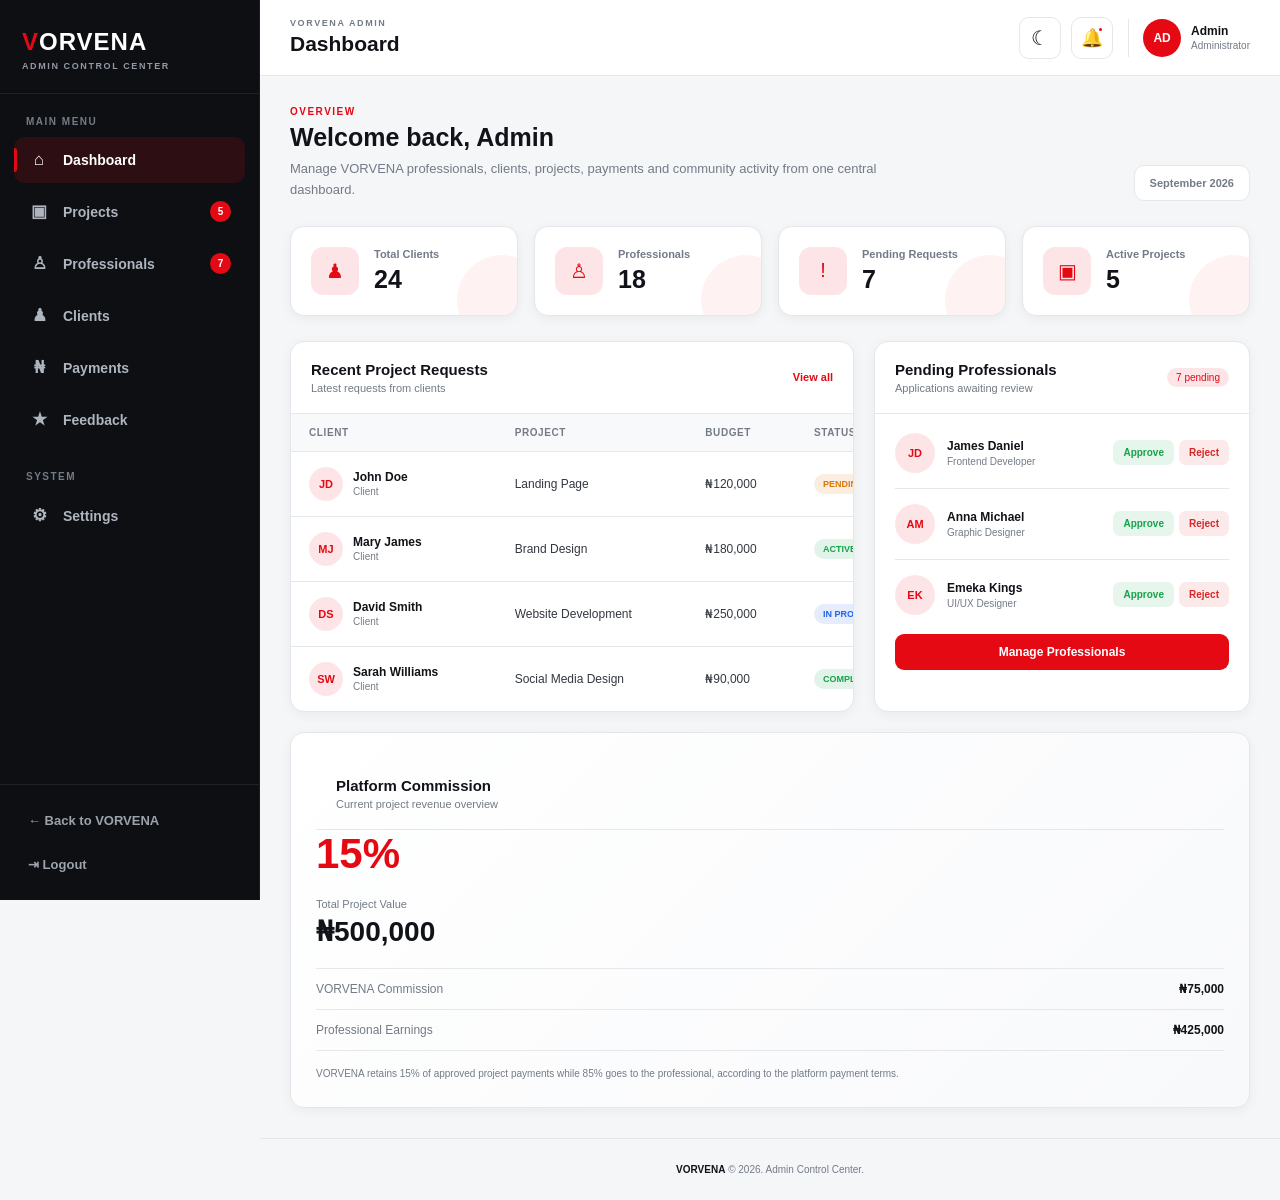
==== admin.html @ fef79dbf "Update website" ====
<!DOCTYPE html>
<html lang="en">

<head>
    <meta charset="UTF-8">
    <meta name="viewport" content="width=device-width, initial-scale=1.0">

    <title>VORVENA | Admin Dashboard</title>

    <link rel="stylesheet" href="admin.css">
</head>

<body>

<div class="dashboard">

    <!-- ================= SIDEBAR ================= -->
    <aside class="sidebar" id="sidebar">

        <div class="sidebar-top">

            <a href="#" class="admin-logo">
                <span>VORVENA</span>
                <small>ADMIN CONTROL CENTER</small>
            </a>

            <button class="sidebar-close" id="sidebarClose" aria-label="Close menu">
                ×
            </button>

        </div>


        <nav class="sidebar-nav">

            <div class="nav-label">
                MAIN MENU
            </div>

            <a href="#dashboard"
               class="nav-link active"
               data-section="dashboard">

                <span class="nav-icon">⌂</span>
                <span class="nav-label-text">Dashboard</span>

            </a>


            <a href="#projects"
               class="nav-link"
               data-section="projects">

                <span class="nav-icon">▣</span>
                <span class="nav-label-text">Projects</span>
                <span class="nav-badge">5</span>

            </a>


            <a href="#professionals"
               class="nav-link"
               data-section="professionals">

                <span class="nav-icon">♙</span>
                <span class="nav-label-text">Professionals</span>
                <span class="nav-badge">7</span>

            </a>


            <a href="#clients"
               class="nav-link"
               data-section="clients">

                <span class="nav-icon">♟</span>
                <span class="nav-label-text">Clients</span>

            </a>


            <a href="#payments"
               class="nav-link"
               data-section="payments">

                <span class="nav-icon">₦</span>
                <span class="nav-label-text">Payments</span>

            </a>


            <a href="#feedback"
               class="nav-link"
               data-section="feedback">

                <span class="nav-icon">★</span>
                <span class="nav-label-text">Feedback</span>

            </a>


            <div class="nav-label settings-label">
                SYSTEM
            </div>


            <a href="#settings"
               class="nav-link"
               data-section="settings">

                <span class="nav-icon">⚙</span>
                <span class="nav-label-text">Settings</span>

            </a>

        </nav>


        <div class="sidebar-bottom">

            <a href="index.html" class="back-link">
                ← Back to VORVENA
            </a>

            <button class="logout-btn" id="logoutBtn">
                ⇥ Logout
            </button>

        </div>

    </aside>


    <!-- SIDEBAR OVERLAY -->
    <div class="sidebar-overlay" id="sidebarOverlay"></div>


    <!-- ================= MAIN ================= -->
    <main class="main-content">


        <!-- ================= TOPBAR ================= -->
        <header class="topbar">

            <div class="topbar-left">

                <button class="menu-btn"
                        id="menuBtn"
                        aria-label="Open menu">
                    ☰
                </button>

                <div>

                    <p class="topbar-overline">
                        VORVENA ADMIN
                    </p>

                    <h1 id="pageTitle">
                        Dashboard
                    </h1>

                </div>

            </div>


            <div class="topbar-actions">

                <!-- THEME TOGGLE -->
                <button
                    class="icon-btn theme-toggle"
                    id="themeToggle"
                    aria-label="Switch to dark mode"
                    title="Switch to dark mode">
                    ☾
                </button>


                <!-- NOTIFICATIONS -->
                <button
                    class="icon-btn notification-btn"
                    id="notificationBtn"
                    aria-label="Notifications"
                    title="Notifications">

                    🔔

                    <span class="notification-dot"></span>

                </button>


                <!-- ADMIN -->
                <div class="admin-profile">

                    <div class="admin-avatar">
                        AD
                    </div>

                    <div class="admin-details">

                        <strong>Admin</strong>

                        <span>
                            Administrator
                        </span>

                    </div>

                </div>

            </div>

        </header>



        <!-- ================= PAGE CONTENT ================= -->
        <div class="page-content">


            <!-- =================================================
                 DASHBOARD
            ================================================== -->
            <section
                id="dashboard"
                class="dashboard-section active">


                <div class="welcome-row">

                    <div>

                        <p class="section-kicker">
                            Overview
                        </p>

                        <h2 class="section-heading">
                            Welcome back, Admin
                        </h2>

                        <p class="section-description">
                            Manage VORVENA professionals, clients,
                            projects, payments and community activity
                            from one central dashboard.
                        </p>

                    </div>


                    <div class="date-box">
                        September 2026
                    </div>

                </div>



                <!-- STATS -->
                <div class="stats-grid">


                    <div class="stat-card">

                        <div class="stat-icon">
                            ♟
                        </div>

                        <div class="stat-content">

                            <span>Total Clients</span>

                            <strong>24</strong>

                        </div>

                    </div>


                    <div class="stat-card">

                        <div class="stat-icon">
                            ♙
                        </div>

                        <div class="stat-content">

                            <span>Professionals</span>

                            <strong>18</strong>

                        </div>

                    </div>


                    <div class="stat-card">

                        <div class="stat-icon">
                            !
                        </div>

                        <div class="stat-content">

                            <span>Pending Requests</span>

                            <strong>7</strong>

                        </div>

                    </div>


                    <div class="stat-card">

                        <div class="stat-icon">
                            ▣
                        </div>

                        <div class="stat-content">

                            <span>Active Projects</span>

                            <strong>5</strong>

                        </div>

                    </div>

                </div>



                <!-- DASHBOARD GRID -->
                <div class="dashboard-grid">


                    <!-- RECENT PROJECTS -->
                    <div class="content-card">

                        <div class="card-header">

                            <div>

                                <h3>
                                    Recent Project Requests
                                </h3>

                                <p>
                                    Latest requests from clients
                                </p>

                            </div>

                            <button
                                class="text-btn"
                                data-target="projects">

                                View all

                            </button>

                        </div>


                        <div class="table-wrapper">

                            <table class="dashboard-table">

                                <thead>

                                    <tr>

                                        <th>Client</th>
                                        <th>Project</th>
                                        <th>Budget</th>
                                        <th>Status</th>

                                    </tr>

                                </thead>


                                <tbody>

                                    <tr>

                                        <td>

                                            <div class="person-cell">

                                                <div class="mini-avatar">
                                                    JD
                                                </div>

                                                <div>

                                                    <strong>
                                                        John Doe
                                                    </strong>

                                                    <span>
                                                        Client
                                                    </span>

                                                </div>

                                            </div>

                                        </td>

                                        <td>
                                            Landing Page
                                        </td>

                                        <td>
                                            ₦120,000
                                        </td>

                                        <td>
                                            <span class="status pending">
                                                Pending
                                            </span>
                                        </td>

                                    </tr>


                                    <tr>

                                        <td>

                                            <div class="person-cell">

                                                <div class="mini-avatar">
                                                    MJ
                                                </div>

                                                <div>

                                                    <strong>
                                                        Mary James
                                                    </strong>

                                                    <span>
                                                        Client
                                                    </span>

                                                </div>

                                            </div>

                                        </td>

                                        <td>
                                            Brand Design
                                        </td>

                                        <td>
                                            ₦180,000
                                        </td>

                                        <td>
                                            <span class="status active">
                                                Active
                                            </span>
                                        </td>

                                    </tr>


                                    <tr>

                                        <td>

                                            <div class="person-cell">

                                                <div class="mini-avatar">
                                                    DS
                                                </div>

                                                <div>

                                                    <strong>
                                                        David Smith
                                                    </strong>

                                                    <span>
                                                        Client
                                                    </span>

                                                </div>

                                            </div>

                                        </td>

                                        <td>
                                            Website Development
                                        </td>

                                        <td>
                                            ₦250,000
                                        </td>

                                        <td>
                                            <span class="status in-progress">
                                                In Progress
                                            </span>
                                        </td>

                                    </tr>


                                    <tr>

                                        <td>

                                            <div class="person-cell">

                                                <div class="mini-avatar">
                                                    SW
                                                </div>

                                                <div>

                                                    <strong>
                                                        Sarah Williams
                                                    </strong>

                                                    <span>
                                                        Client
                                                    </span>

                                                </div>

                                            </div>

                                        </td>

                                        <td>
                                            Social Media Design
                                        </td>

                                        <td>
                                            ₦90,000
                                        </td>

                                        <td>
                                            <span class="status completed">
                                                Completed
                                            </span>
                                        </td>

                                    </tr>

                                </tbody>

                            </table>

                        </div>

                    </div>



                    <!-- PENDING PROFESSIONALS -->
                    <div class="content-card">

                        <div class="card-header">

                            <div>

                                <h3>
                                    Pending Professionals
                                </h3>

                                <p>
                                    Applications awaiting review
                                </p>

                            </div>

                            <span class="section-count">
                                7 pending
                            </span>

                        </div>


                        <div class="professional-list">


                            <div class="professional-item">

                                <div class="professional-avatar">
                                    JD
                                </div>

                                <div class="professional-info">

                                    <h3>
                                        James Daniel
                                    </h3>

                                    <p>
                                        Frontend Developer
                                    </p>

                                </div>

                                <div class="professional-actions">

                                    <button
                                        class="small-btn approve-btn">
                                        Approve
                                    </button>

                                    <button
                                        class="small-btn reject-btn">
                                        Reject
                                    </button>

                                </div>

                            </div>



                            <div class="professional-item">

                                <div class="professional-avatar">
                                    AM
                                </div>

                                <div class="professional-info">

                                    <h3>
                                        Anna Michael
                                    </h3>

                                    <p>
                                        Graphic Designer
                                    </p>

                                </div>

                                <div class="professional-actions">

                                    <button
                                        class="small-btn approve-btn">
                                        Approve
                                    </button>

                                    <button
                                        class="small-btn reject-btn">
                                        Reject
                                    </button>

                                </div>

                            </div>



                            <div class="professional-item">

                                <div class="professional-avatar">
                                    EK
                                </div>

                                <div class="professional-info">

                                    <h3>
                                        Emeka Kings
                                    </h3>

                                    <p>
                                        UI/UX Designer
                                    </p>

                                </div>

                                <div class="professional-actions">

                                    <button
                                        class="small-btn approve-btn">
                                        Approve
                                    </button>

                                    <button
                                        class="small-btn reject-btn">
                                        Reject
                                    </button>

                                </div>

                            </div>


                        </div>


                        <div style="padding: 0 20px 20px;">

                            <button
                                class="primary-btn full-width-btn"
                                data-target="professionals">

                                Manage Professionals

                            </button>

                        </div>

                    </div>

                </div>



                <!-- COMMISSION -->
                <div class="commission-card">

                    <div class="card-header">

                        <div>

                            <h3>
                                Platform Commission
                            </h3>

                            <p>
                                Current project revenue overview
                            </p>

                        </div>

                    </div>


                    <div class="commission-rate">
                        15%
                    </div>


                    <div class="commission-total">

                        <span>
                            Total Project Value
                        </span>

                        <strong>
                            ₦500,000
                        </strong>

                    </div>


                    <div class="commission-breakdown">

                        <div class="commission-row">

                            <span>
                                VORVENA Commission
                            </span>

                            <strong>
                                ₦75,000
                            </strong>

                        </div>


                        <div class="commission-row">

                            <span>
                                Professional Earnings
                            </span>

                            <strong>
                                ₦425,000
                            </strong>

                        </div>

                    </div>


                    <p class="commission-note">

                        VORVENA retains 15% of approved project
                        payments while 85% goes to the professional,
                        according to the platform payment terms.

                    </p>

                </div>

            </section>



            <!-- =================================================
                 PROJECTS
            ================================================== -->
            <section
                id="projects"
                class="dashboard-section">


                <div class="welcome-row">

                    <div>

                        <p class="section-kicker">
                            Management
                        </p>

                        <h2 class="section-heading">
                            Projects
                            <span class="section-count">
                                5 active
                            </span>
                        </h2>

                        <p class="section-description">
                            Monitor client requests and manage
                            projects handled through VORVENA.
                        </p>

                    </div>

                </div>


                <div class="content-card">

                    <div class="card-header">

                        <div>

                            <h3>
                                Project Management
                            </h3>

                            <p>
                                All recent project activity
                            </p>

                        </div>

                    </div>


                    <div class="table-wrapper">

                        <table class="dashboard-table">

                            <thead>

                                <tr>

                                    <th>Client</th>
                                    <th>Project</th>
                                    <th>Professional</th>
                                    <th>Budget</th>
                                    <th>Status</th>
                                    <th>Action</th>

                                </tr>

                            </thead>


                            <tbody>

                                <tr>

                                    <td>John Doe</td>

                                    <td>
                                        Landing Page
                                    </td>

                                    <td>
                                        James Daniel
                                    </td>

                                    <td>
                                        ₦120,000
                                    </td>

                                    <td>
                                        <span class="status pending">
                                            Pending
                                        </span>
                                    </td>

                                    <td>

                                        <button
                                            class="small-btn primary-btn project-action-btn">
                                            Review
                                        </button>

                                    </td>

                                </tr>


                                <tr>

                                    <td>Mary James</td>

                                    <td>
                                        Brand Design
                                    </td>

                                    <td>
                                        Anna Michael
                                    </td>

                                    <td>
                                        ₦180,000
                                    </td>

                                    <td>
                                        <span class="status active">
                                            Active
                                        </span>
                                    </td>

                                    <td>

                                        <button
                                            class="small-btn primary-btn project-action-btn">
                                            Manage
                                        </button>

                                    </td>

                                </tr>


                                <tr>

                                    <td>David Smith</td>

                                    <td>
                                        Website Development
                                    </td>

                                    <td>
                                        Emeka Kings
                                    </td>

                                    <td>
                                        ₦250,000
                                    </td>

                                    <td>
                                        <span class="status in-progress">
                                            In Progress
                                        </span>
                                    </td>

                                    <td>

                                        <button
                                            class="small-btn primary-btn project-action-btn">
                                            Manage
                                        </button>

                                    </td>

                                </tr>

                            </tbody>

                        </table>

                    </div>

                </div>

            </section>



            <!-- =================================================
                 PROFESSIONALS
            ================================================== -->
            <section
                id="professionals"
                class="dashboard-section">


                <div class="welcome-row">

                    <div>

                        <p class="section-kicker">
                            Talent Management
                        </p>

                        <h2 class="section-heading">
                            Professionals
                        </h2>

                        <p class="section-description">
                            Review applications and manage
                            approved professionals in the community.
                        </p>

                    </div>

                </div>


                <div class="filter-bar">

                    <div class="filter-buttons">

                        <button class="filter-btn active">
                            All
                        </button>

                        <button class="filter-btn">
                            Pending
                        </button>

                        <button class="filter-btn">
                            Approved
                        </button>

                    </div>


                    <input
                        type="search"
                        class="search-bar"
                        placeholder="Search professionals...">

                </div>


                <div class="professional-grid">


                    <div class="professional-card">

                        <div class="professional-card-top">

                            <div class="large-avatar">
                                JD
                            </div>

                            <div class="professional-card-info">

                                <h3>
                                    James Daniel
                                </h3>

                                <p>
                                    Frontend Developer
                                </p>

                            </div>

                        </div>

                        <p class="professional-card-description">
                            Frontend developer specializing in
                            responsive websites and modern UI.
                        </p>

                        <span class="status pending">
                            Pending Review
                        </span>

                        <div class="professional-card-actions">

                            <button
                                class="small-btn approve-btn">
                                Approve
                            </button>

                            <button
                                class="small-btn reject-btn">
                                Reject
                            </button>

                        </div>

                    </div>



                    <div class="professional-card">

                        <div class="professional-card-top">

                            <div class="large-avatar">
                                AM
                            </div>

                            <div class="professional-card-info">

                                <h3>
                                    Anna Michael
                                </h3>

                                <p>
                                    Graphic Designer
                                </p>

                            </div>

                        </div>

                        <p class="professional-card-description">
                            Creative graphic designer focused on
                            branding, flyers and digital campaigns.
                        </p>

                        <span class="status pending">
                            Pending Review
                        </span>

                        <div class="professional-card-actions">

                            <button
                                class="small-btn approve-btn">
                                Approve
                            </button>

                            <button
                                class="small-btn reject-btn">
                                Reject
                            </button>

                        </div>

                    </div>



                    <div class="professional-card">

                        <div class="professional-card-top">

                            <div class="large-avatar">
                                EK
                            </div>

                            <div class="professional-card-info">

                                <h3>
                                    Emeka Kings
                                </h3>

                                <p>
                                    UI/UX Designer
                                </p>

                            </div>

                        </div>

                        <p class="professional-card-description">
                            UI/UX designer creating clean and
                            user-focused digital experiences.
                        </p>

                        <span class="status pending">
                            Pending Review
                        </span>

                        <div class="professional-card-actions">

                            <button
                                class="small-btn approve-btn">
                                Approve
                            </button>

                            <button
                                class="small-btn reject-btn">
                                Reject
                            </button>

                        </div>

                    </div>

                </div>

            </section>



            <!-- =================================================
                 CLIENTS
            ================================================== -->
            <section
                id="clients"
                class="dashboard-section">


                <div class="welcome-row">

                    <div>

                        <p class="section-kicker">
                            Community
                        </p>

                        <h2 class="section-heading">
                            Clients
                        </h2>

                        <p class="section-description">
                            View registered clients and monitor
                            their activity on VORVENA.
                        </p>

                    </div>

                </div>


                <div class="content-card">

                    <div class="card-header">

                        <div>

                            <h3>
                                Registered Clients
                            </h3>

                            <p>
                                24 clients currently registered
                            </p>

                        </div>

                    </div>


                    <div class="table-wrapper">

                        <table class="dashboard-table">

                            <thead>

                                <tr>

                                    <th>Client</th>
                                    <th>Email</th>
                                    <th>Projects</th>
                                    <th>Status</th>

                                </tr>

                            </thead>


                            <tbody>

                                <tr>

                                    <td>John Doe</td>
                                    <td>john@example.com</td>
                                    <td>3</td>

                                    <td>
                                        <span class="status active">
                                            Active
                                        </span>
                                    </td>

                                </tr>


                                <tr>

                                    <td>Mary James</td>
                                    <td>mary@example.com</td>
                                    <td>2</td>

                                    <td>
                                        <span class="status active">
                                            Active
                                        </span>
                                    </td>

                                </tr>


                                <tr>

                                    <td>David Smith</td>
                                    <td>david@example.com</td>
                                    <td>4</td>

                                    <td>
                                        <span class="status active">
                                            Active
                                        </span>
                                    </td>

                                </tr>

                            </tbody>

                        </table>

                    </div>

                </div>

            </section>



            <!-- =================================================
                 PAYMENTS
            ================================================== -->
            <section
                id="payments"
                class="dashboard-section">


                <div class="welcome-row">

                    <div>

                        <p class="section-kicker">
                            Finance
                        </p>

                        <h2 class="section-heading">
                            Payments
                        </h2>

                        <p class="section-description">
                            Monitor project payments and VORVENA
                            commission distribution.
                        </p>

                    </div>

                </div>


                <div class="payment-stats">


                    <div class="payment-stat">

                        <span>
                            Total Project Value
                        </span>

                        <strong>
                            ₦500,000
                        </strong>

                    </div>


                    <div class="payment-stat">

                        <span>
                            VORVENA Commission
                        </span>

                        <strong>
                            ₦75,000
                        </strong>

                    </div>


                    <div class="payment-stat">

                        <span>
                            Professional Earnings
                        </span>

                        <strong>
                            ₦425,000
                        </strong>

                    </div>

                </div>


                <div class="content-card">

                    <div class="card-header">

                        <div>

                            <h3>
                                Recent Payments
                            </h3>

                            <p>
                                Project payment history
                            </p>

                        </div>

                    </div>


                    <div class="table-wrapper">

                        <table class="dashboard-table">

                            <thead>

                                <tr>

                                    <th>Project</th>
                                    <th>Client</th>
                                    <th>Amount</th>
                                    <th>Commission</th>
                                    <th>Status</th>

                                </tr>

                            </thead>


                            <tbody>

                                <tr>

                                    <td>
                                        Landing Page
                                    </td>

                                    <td>
                                        John Doe
                                    </td>

                                    <td>
                                        ₦120,000
                                    </td>

                                    <td>
                                        ₦18,000
                                    </td>

                                    <td>
                                        <span class="status paid">
                                            Paid
                                        </span>
                                    </td>

                                </tr>


                                <tr>

                                    <td>
                                        Brand Design
                                    </td>

                                    <td>
                                        Mary James
                                    </td>

                                    <td>
                                        ₦180,000
                                    </td>

                                    <td>
                                        ₦27,000
                                    </td>

                                    <td>
                                        <span class="status paid">
                                            Paid
                                        </span>
                                    </td>

                                </tr>

                            </tbody>

                        </table>

                    </div>

                </div>

            </section>



            <!-- =================================================
                 FEEDBACK
            ================================================== -->
            <section
                id="feedback"
                class="dashboard-section">


                <div class="welcome-row">

                    <div>

                        <p class="section-kicker">
                            Community Voice
                        </p>

                        <h2 class="section-heading">
                            Feedback
                        </h2>

                        <p class="section-description">
                            Review ratings and feedback submitted
                            by clients and professionals.
                        </p>

                    </div>

                </div>


                <div class="feedback-grid">


                    <div class="feedback-card">

                        <div class="feedback-top">

                            <strong>
                                John Doe
                            </strong>

                            <div class="stars">
                                ★★★★★
                            </div>

                        </div>

                        <p>
                            Very smooth experience. The professional
                            delivered exactly what I needed.
                        </p>

                        <div class="feedback-author">
                            Client • Landing Page Project
                        </div>

                    </div>


                    <div class="feedback-card">

                        <div class="feedback-top">

                            <strong>
                                Mary James
                            </strong>

                            <div class="stars">
                                ★★★★★
                            </div>

                        </div>

                        <p>
                            VORVENA made it easy to find someone
                            who understood my brand.
                        </p>

                        <div class="feedback-author">
                            Client • Branding Project
                        </div>

                    </div>


                    <div class="feedback-card">

                        <div class="feedback-top">

                            <strong>
                                David Smith
                            </strong>

                            <div class="stars">
                                ★★★★☆
                            </div>

                        </div>

                        <p>
                            Good platform and professional communication
                            throughout the project.
                        </p>

                        <div class="feedback-author">
                            Client • Website Project
                        </div>

                    </div>

                </div>

            </section>



            <!-- =================================================
                 SETTINGS
            ================================================== -->
            <section
                id="settings"
                class="dashboard-section">


                <div class="welcome-row">

                    <div>

                        <p class="section-kicker">
                            System
                        </p>

                        <h2 class="section-heading">
                            Settings
                        </h2>

                        <p class="section-description">
                            Manage administrative settings and
                            platform configuration.
                        </p>

                    </div>

                </div>


                <div class="settings-grid">


                    <div class="settings-card">

                        <div class="settings-icon">
                            ⚙
                        </div>

                        <div>

                            <h3>
                                Platform Settings
                            </h3>

                            <p>
                                Configure general VORVENA platform
                                preferences and information.
                            </p>

                        </div>

                    </div>


                    <div class="settings-card">

                        <div class="settings-icon">
                            ♙
                        </div>

                        <div>

                            <h3>
                                Professional Management
                            </h3>

                            <p>
                                Manage professional approval and
                                community membership settings.
                            </p>

                        </div>

                    </div>


                    <div class="settings-card">

                        <div class="settings-icon">
                            ₦
                        </div>

                        <div>

                            <h3>
                                Payment Settings
                            </h3>

                            <p>
                                Configure payment and commission
                                settings for the platform.
                            </p>

                        </div>

                    </div>


                    <div class="settings-card">

                        <div class="settings-icon">
                            🔔
                        </div>

                        <div>

                            <h3>
                                Notifications
                            </h3>

                            <p>
                                Manage administrative alerts and
                                notification preferences.
                            </p>

                        </div>

                    </div>

                </div>

            </section>


        </div>



        <!-- ================= FOOTER ================= -->
        <footer class="dashboard-footer">

            <strong>VORVENA</strong>
            © 2026. Admin Control Center.

        </footer>

    </main>

</div>


<script src="admin.js"></script>

</body>
</html>
---- admin.css ----
:root {
    --primary: #e50914;
    --primary-dark: #b80710;
    --primary-light: #ff2b35;

    --bg: #f5f6f8;
    --surface: #ffffff;
    --surface-2: #f8f9fb;

    --text: #111318;
    --text-soft: #333840;
    --muted: #737b87;

    --border: #e4e7eb;

    --success: #16a34a;
    --warning: #d97706;
    --danger: #dc2626;
    --info: #2563eb;

    --shadow-sm: 0 3px 12px rgba(0, 0, 0, 0.05);
    --shadow: 0 10px 30px rgba(0, 0, 0, 0.08);
    --shadow-lg: 0 18px 45px rgba(0, 0, 0, 0.12);

    --sidebar-width: 260px;
    --topbar-height: 76px;

    --radius-sm: 8px;
    --radius: 14px;
    --radius-lg: 20px;

    --transition: 0.25s ease;
}


/* =========================
   DARK THEME
========================= */

body.dark-mode {
    --bg: #0b0d10;
    --surface: #11151a;
    --surface-2: #171c22;

    --text: #f5f7fa;
    --text-soft: #d5dae0;
    --muted: #9aa4af;

    --border: #252c34;

    --shadow-sm: 0 3px 12px rgba(0, 0, 0, 0.2);
    --shadow: 0 10px 30px rgba(0, 0, 0, 0.3);
    --shadow-lg: 0 18px 45px rgba(0, 0, 0, 0.45);
}


/* =========================
   RESET
========================= */

* {
    margin: 0;
    padding: 0;
    box-sizing: border-box;
}

html {
    scroll-behavior: smooth;
}

body {
    font-family: Arial, Helvetica, sans-serif;
    background: var(--bg);
    color: var(--text);
    transition:
        background var(--transition),
        color var(--transition);
}

button,
input,
select,
textarea {
    font: inherit;
}

button {
    cursor: pointer;
}

a {
    color: inherit;
    text-decoration: none;
}

ul {
    list-style: none;
}

img {
    max-width: 100%;
    display: block;
}


/* =========================
   SCROLLBAR
========================= */

::-webkit-scrollbar {
    width: 8px;
    height: 8px;
}

::-webkit-scrollbar-track {
    background: var(--bg);
}

::-webkit-scrollbar-thumb {
    background: #b7bdc5;
    border-radius: 20px;
}

body.dark-mode ::-webkit-scrollbar-thumb {
    background: #3a424c;
}


/* =========================
   MAIN DASHBOARD
========================= */

.dashboard {
    min-height: 100vh;
}


/* =========================
   SIDEBAR
========================= */

.sidebar {
    position: fixed;
    top: 0;
    left: 0;
    width: var(--sidebar-width);
    height: 100vh;

    display: flex;
    flex-direction: column;

    background: #0d0f12;
    color: #ffffff;

    z-index: 1000;

    border-right: 1px solid rgba(255, 255, 255, 0.06);
}

.sidebar-top {
    padding: 28px 22px 22px;
    border-bottom: 1px solid rgba(255, 255, 255, 0.08);
}

.admin-logo {
    display: flex;
    flex-direction: column;
    gap: 5px;
}

.admin-logo span {
    font-size: 24px;
    font-weight: 900;
    letter-spacing: 1px;
}

.admin-logo span::first-letter {
    color: var(--primary);
}

.admin-logo small {
    font-size: 9px;
    color: #9299a3;
    letter-spacing: 1.6px;
    font-weight: 700;
}

.sidebar-close {
    display: none;

    position: absolute;
    right: 15px;
    top: 18px;

    width: 36px;
    height: 36px;

    border: none;
    border-radius: 50%;

    background: rgba(255, 255, 255, 0.08);
    color: #ffffff;

    font-size: 22px;
}


/* =========================
   SIDEBAR NAV
========================= */

.sidebar-nav {
    flex: 1;
    padding: 22px 14px;
    overflow-y: auto;
}

.nav-label {
    padding: 0 12px 10px;

    color: #747c87;

    font-size: 10px;
    font-weight: 800;
    letter-spacing: 1.5px;
}

.settings-label {
    margin-top: 28px;
}

.nav-link {
    position: relative;

    display: flex;
    align-items: center;
    gap: 13px;

    width: 100%;
    padding: 13px 14px;
    margin-bottom: 5px;

    border-radius: 10px;

    color: #aeb5bf;

    font-size: 14px;
    font-weight: 600;

    transition: var(--transition);
}

.nav-link:hover {
    background: rgba(255, 255, 255, 0.06);
    color: #ffffff;
}

.nav-link.active {
    background: rgba(229, 9, 20, 0.15);
    color: #ffffff;
}

.nav-link.active::before {
    content: "";

    position: absolute;
    left: 0;
    top: 50%;
    transform: translateY(-50%);

    width: 3px;
    height: 24px;

    background: var(--primary);
    border-radius: 0 5px 5px 0;
}

.nav-icon {
    width: 22px;
    text-align: center;
    font-size: 17px;
}

.nav-label-text {
    flex: 1;
}

.nav-badge {
    min-width: 21px;
    height: 21px;

    display: inline-flex;
    align-items: center;
    justify-content: center;

    padding: 0 6px;

    background: var(--primary);
    color: #ffffff;

    border-radius: 20px;

    font-size: 10px;
    font-weight: 800;
}


/* =========================
   SIDEBAR BOTTOM
========================= */

.sidebar-bottom {
    padding: 16px 14px;
    border-top: 1px solid rgba(255, 255, 255, 0.08);
}

.back-link,
.logout-btn {
    display: flex;
    align-items: center;
    gap: 10px;

    width: 100%;
    padding: 12px 14px;

    border: none;
    background: transparent;

    color: #9ca3ad;

    border-radius: 9px;

    font-size: 13px;
    font-weight: 600;

    transition: var(--transition);
}

.back-link:hover,
.logout-btn:hover {
    background: rgba(255, 255, 255, 0.06);
    color: #ffffff;
}

.logout-btn {
    margin-top: 5px;
}

.logout-btn:hover {
    color: #ff5961;
}


/* =========================
   MAIN CONTENT
========================= */

.main-content {
    min-height: 100vh;
    margin-left: var(--sidebar-width);

    background: var(--bg);

    transition:
        background var(--transition),
        margin var(--transition);
}


/* =========================
   TOPBAR
========================= */

.topbar {
    position: sticky;
    top: 0;

    height: var(--topbar-height);

    display: flex;
    align-items: center;
    justify-content: space-between;

    padding: 0 30px;

    background: var(--surface);

    border-bottom: 1px solid var(--border);

    z-index: 100;

    transition:
        background var(--transition),
        border-color var(--transition);
}

.topbar-left {
    display: flex;
    align-items: center;
    gap: 15px;
}

.topbar-overline {
    margin-bottom: 3px;

    color: var(--muted);

    font-size: 9px;
    font-weight: 800;
    letter-spacing: 1.6px;
}

.topbar h1 {
    font-size: 21px;
    line-height: 1.2;
}

.menu-btn {
    display: none;

    width: 40px;
    height: 40px;

    border: 1px solid var(--border);
    border-radius: 9px;

    background: var(--surface);
    color: var(--text);

    font-size: 20px;
}


/* =========================
   TOPBAR ACTIONS
========================= */

.topbar-actions {
    display: flex;
    align-items: center;
    gap: 10px;
}

.icon-btn {
    position: relative;

    width: 42px;
    height: 42px;

    display: flex;
    align-items: center;
    justify-content: center;

    border: 1px solid var(--border);
    border-radius: 10px;

    background: var(--surface);
    color: var(--text);

    font-size: 18px;

    transition: var(--transition);
}

.icon-btn:hover {
    border-color: var(--primary);
    color: var(--primary);
    transform: translateY(-1px);
}


/* THEME BUTTON */

.theme-toggle {
    font-size: 20px;
    line-height: 1;
}

body.dark-mode .theme-toggle {
    background: #1b2027;
    border-color: #303842;
}


/* NOTIFICATION */

.notification-dot {
    position: absolute;

    top: 8px;
    right: 8px;

    width: 7px;
    height: 7px;

    background: var(--primary);

    border: 2px solid var(--surface);

    border-radius: 50%;
}


/* =========================
   ADMIN PROFILE
========================= */

.admin-profile {
    display: flex;
    align-items: center;
    gap: 10px;

    margin-left: 5px;
    padding-left: 14px;

    border-left: 1px solid var(--border);
}

.admin-avatar {
    width: 38px;
    height: 38px;

    display: flex;
    align-items: center;
    justify-content: center;

    border-radius: 50%;

    background: var(--primary);
    color: #ffffff;

    font-size: 12px;
    font-weight: 900;
}

.admin-details {
    display: flex;
    flex-direction: column;
    gap: 2px;
}

.admin-details strong {
    font-size: 12px;
}

.admin-details span {
    color: var(--muted);
    font-size: 10px;
}


/* =========================
   PAGE CONTENT
========================= */

.page-content {
    padding: 30px;
}

.dashboard-section {
    display: none;
    animation: sectionFade 0.3s ease;
}

.dashboard-section.active {
    display: block;
}

@keyframes sectionFade {
    from {
        opacity: 0;
        transform: translateY(5px);
    }

    to {
        opacity: 1;
        transform: translateY(0);
    }
}


/* =========================
   SECTION HEADER
========================= */

.welcome-row {
    display: flex;
    align-items: flex-end;
    justify-content: space-between;
    gap: 20px;

    margin-bottom: 25px;
}

.section-heading {
    font-size: 25px;
    font-weight: 800;
}

.section-kicker {
    margin-bottom: 6px;

    color: var(--primary);

    font-size: 10px;
    font-weight: 900;
    letter-spacing: 1.5px;
    text-transform: uppercase;
}

.section-description {
    max-width: 650px;
    margin-top: 7px;

    color: var(--muted);

    font-size: 13px;
    line-height: 1.6;
}

.date-box {
    padding: 11px 15px;

    background: var(--surface);

    border: 1px solid var(--border);
    border-radius: 10px;

    color: var(--muted);

    font-size: 11px;
    font-weight: 700;
}

.section-count {
    display: inline-flex;
    align-items: center;

    margin-left: 8px;
    padding: 4px 9px;

    border-radius: 20px;

    background: rgba(229, 9, 20, 0.1);
    color: var(--primary);

    font-size: 10px;
}


/* =========================
   STATS GRID
========================= */

.stats-grid {
    display: grid;
    grid-template-columns: repeat(4, 1fr);
    gap: 16px;

    margin-bottom: 25px;
}

.stat-card {
    position: relative;

    display: flex;
    align-items: center;
    gap: 15px;

    padding: 20px;

    background: var(--surface);

    border: 1px solid var(--border);
    border-radius: var(--radius);

    box-shadow: var(--shadow-sm);

    overflow: hidden;

    transition: var(--transition);
}

.stat-card::after {
    content: "";

    position: absolute;

    right: -30px;
    bottom: -30px;

    width: 90px;
    height: 90px;

    background: rgba(229, 9, 20, 0.05);

    border-radius: 50%;
}

.stat-card:hover {
    transform: translateY(-3px);
    box-shadow: var(--shadow);
}

.stat-icon {
    width: 48px;
    height: 48px;

    flex-shrink: 0;

    display: flex;
    align-items: center;
    justify-content: center;

    border-radius: 12px;

    background: rgba(229, 9, 20, 0.1);
    color: var(--primary);

    font-size: 20px;
}

.stat-content {
    position: relative;
    z-index: 2;
}

.stat-content span {
    display: block;

    margin-bottom: 5px;

    color: var(--muted);

    font-size: 11px;
    font-weight: 600;
}

.stat-content strong {
    display: block;

    font-size: 25px;
    font-weight: 900;
}


/* =========================
   CONTENT CARDS
========================= */

.content-card {
    background: var(--surface);

    border: 1px solid var(--border);
    border-radius: var(--radius);

    box-shadow: var(--shadow-sm);

    overflow: hidden;

    transition:
        background var(--transition),
        border-color var(--transition),
        box-shadow var(--transition);
}

.card-header {
    display: flex;
    align-items: center;
    justify-content: space-between;

    gap: 15px;

    padding: 19px 20px;

    border-bottom: 1px solid var(--border);
}

.card-header h3 {
    font-size: 15px;
}

.card-header p {
    margin-top: 4px;

    color: var(--muted);

    font-size: 11px;
}


/* =========================
   DASHBOARD GRID
========================= */

.dashboard-grid {
    display: grid;
    grid-template-columns: minmax(0, 1.5fr) minmax(300px, 1fr);
    gap: 20px;

    margin-bottom: 20px;
}


/* =========================
   TABLE
========================= */

.table-wrapper {
    width: 100%;
    overflow-x: auto;
}

.dashboard-table {
    width: 100%;
    min-width: 650px;

    border-collapse: collapse;
}

.dashboard-table th {
    padding: 13px 18px;

    background: var(--surface-2);

    color: var(--muted);

    text-align: left;

    font-size: 10px;
    font-weight: 800;
    text-transform: uppercase;
    letter-spacing: 0.6px;

    border-bottom: 1px solid var(--border);
}

.dashboard-table td {
    padding: 15px 18px;

    color: var(--text-soft);

    font-size: 12px;

    border-bottom: 1px solid var(--border);
}

.dashboard-table tr:last-child td {
    border-bottom: none;
}

.dashboard-table tbody tr {
    transition: var(--transition);
}

.dashboard-table tbody tr:hover {
    background: var(--surface-2);
}


/* =========================
   PERSON CELL
========================= */

.person-cell {
    display: flex;
    align-items: center;
    gap: 10px;
}

.mini-avatar {
    width: 34px;
    height: 34px;

    flex-shrink: 0;

    display: flex;
    align-items: center;
    justify-content: center;

    border-radius: 50%;

    background: rgba(229, 9, 20, 0.1);
    color: var(--primary);

    font-size: 11px;
    font-weight: 900;
}

.person-cell strong {
    display: block;

    color: var(--text);

    font-size: 12px;
}

.person-cell span {
    display: block;

    margin-top: 2px;

    color: var(--muted);

    font-size: 10px;
}


/* =========================
   STATUS
========================= */

.status {
    display: inline-flex;
    align-items: center;
    justify-content: center;

    padding: 5px 9px;

    border-radius: 20px;

    font-size: 9px;
    font-weight: 800;
    text-transform: uppercase;
}

.status.pending {
    background: rgba(217, 119, 6, 0.12);
    color: var(--warning);
}

.status.approved,
.status.completed,
.status.paid,
.status.active {
    background: rgba(22, 163, 74, 0.12);
    color: var(--success);
}

.status.rejected,
.status.cancelled {
    background: rgba(220, 38, 38, 0.12);
    color: var(--danger);
}

.status.in-progress {
    background: rgba(37, 99, 235, 0.12);
    color: var(--info);
}


/* =========================
   BUTTONS
========================= */

.small-btn,
.primary-btn,
.secondary-btn,
.text-btn,
.filter-btn {
    border: none;
    transition: var(--transition);
}

.small-btn {
    padding: 7px 10px;

    border-radius: 7px;

    font-size: 10px;
    font-weight: 800;
}

.small-btn:hover {
    transform: translateY(-1px);
}

.primary-btn {
    padding: 11px 17px;

    border-radius: 9px;

    background: var(--primary);
    color: #ffffff;

    font-size: 12px;
    font-weight: 800;
}

.primary-btn:hover {
    background: var(--primary-dark);
    transform: translateY(-1px);
}

.secondary-btn {
    padding: 11px 17px;

    border: 1px solid var(--border);

    border-radius: 9px;

    background: var(--surface);
    color: var(--text);

    font-size: 12px;
    font-weight: 800;
}

.secondary-btn:hover {
    border-color: var(--primary);
    color: var(--primary);
}

.full-width-btn {
    width: 100%;
}

.text-btn {
    background: transparent;
    color: var(--primary);

    font-size: 11px;
    font-weight: 800;
}

.text-btn:hover {
    text-decoration: underline;
}


/* =========================
   PROFESSIONAL LIST
========================= */

.professional-list {
    padding: 4px 20px;
}

.professional-item {
    display: flex;
    align-items: center;
    gap: 12px;

    padding: 15px 0;

    border-bottom: 1px solid var(--border);
}

.professional-item:last-child {
    border-bottom: none;
}

.professional-avatar {
    width: 40px;
    height: 40px;

    flex-shrink: 0;

    display: flex;
    align-items: center;
    justify-content: center;

    border-radius: 50%;

    background: rgba(229, 9, 20, 0.1);
    color: var(--primary);

    font-size: 11px;
    font-weight: 900;
}

.professional-info {
    flex: 1;
    min-width: 0;
}

.professional-info h3 {
    margin-bottom: 3px;

    color: var(--text);

    font-size: 12px;
}

.professional-info p {
    color: var(--muted);

    font-size: 10px;
}

.professional-actions {
    display: flex;
    gap: 5px;
}

.approve-btn {
    background: rgba(22, 163, 74, 0.1);
    color: var(--success);
}

.reject-btn {
    background: rgba(220, 38, 38, 0.1);
    color: var(--danger);
}


/* =========================
   PROFESSIONAL GRID
========================= */

.professional-grid {
    display: grid;
    grid-template-columns: repeat(3, 1fr);
    gap: 18px;
}

.professional-card {
    padding: 20px;

    background: var(--surface);

    border: 1px solid var(--border);
    border-radius: var(--radius);

    box-shadow: var(--shadow-sm);

    transition: var(--transition);
}

.professional-card:hover {
    transform: translateY(-3px);
    box-shadow: var(--shadow);
}

.professional-card-top {
    display: flex;
    align-items: center;
    gap: 13px;

    margin-bottom: 15px;
}

.large-avatar {
    width: 55px;
    height: 55px;

    display: flex;
    align-items: center;
    justify-content: center;

    flex-shrink: 0;

    border-radius: 50%;

    background: rgba(229, 9, 20, 0.1);
    color: var(--primary);

    font-size: 14px;
    font-weight: 900;
}

.professional-card-info {
    min-width: 0;
}

.professional-card-info h3 {
    margin-bottom: 4px;

    font-size: 14px;
}

.professional-card-info p {
    color: var(--muted);

    font-size: 10px;
}

.professional-card-description {
    color: var(--muted);

    font-size: 11px;
    line-height: 1.6;

    margin-bottom: 15px;
}

.professional-card-actions {
    display: flex;
    gap: 8px;
}

.professional-card-actions button {
    flex: 1;
}


/* =========================
   COMMISSION CARD
========================= */

.commission-card {
    padding: 25px;

    background:
        linear-gradient(
            135deg,
            var(--surface),
            var(--surface-2)
        );

    border: 1px solid var(--border);
    border-radius: var(--radius);

    box-shadow: var(--shadow-sm);
}

.commission-rate {
    margin-bottom: 20px;

    color: var(--primary);

    font-size: 42px;
    font-weight: 900;
}

.commission-total {
    margin-bottom: 20px;
}

.commission-total span {
    display: block;

    color: var(--muted);

    font-size: 11px;
}

.commission-total strong {
    display: block;

    margin-top: 5px;

    font-size: 28px;
}

.commission-breakdown {
    border-top: 1px solid var(--border);
}

.commission-row {
    display: flex;
    justify-content: space-between;

    padding: 13px 0;

    border-bottom: 1px solid var(--border);

    font-size: 12px;
}

.commission-row span {
    color: var(--muted);
}

.commission-row strong {
    color: var(--text);
}

.commission-note {
    margin-top: 15px;

    color: var(--muted);

    font-size: 10px;
    line-height: 1.6;
}


/* =========================
   FILTER BAR
========================= */

.filter-bar {
    display: flex;
    align-items: center;
    justify-content: space-between;

    gap: 12px;

    margin-bottom: 18px;
}

.filter-buttons {
    display: flex;
    flex-wrap: wrap;
    gap: 7px;
}

.filter-btn {
    padding: 8px 12px;

    border: 1px solid var(--border);
    border-radius: 8px;

    background: var(--surface);
    color: var(--muted);

    font-size: 10px;
    font-weight: 700;
}

.filter-btn:hover,
.filter-btn.active {
    border-color: var(--primary);

    background: rgba(229, 9, 20, 0.08);
    color: var(--primary);
}

.search-bar {
    width: 230px;

    padding: 10px 12px;

    border: 1px solid var(--border);
    border-radius: 9px;

    outline: none;

    background: var(--surface);
    color: var(--text);

    font-size: 11px;

    transition: var(--transition);
}

.search-bar:focus {
    border-color: var(--primary);
}


/* =========================
   PAYMENT STATS
========================= */

.payment-stats {
    display: grid;
    grid-template-columns: repeat(3, 1fr);
    gap: 15px;

    margin-bottom: 20px;
}

.payment-stat {
    padding: 20px;

    background: var(--surface);

    border: 1px solid var(--border);
    border-radius: var(--radius);

    box-shadow: var(--shadow-sm);
}

.payment-stat span {
    display: block;

    color: var(--muted);

    font-size: 10px;
}

.payment-stat strong {
    display: block;

    margin-top: 8px;

    font-size: 23px;
}


/* =========================
   FEEDBACK
========================= */

.feedback-grid {
    display: grid;
    grid-template-columns: repeat(3, 1fr);
    gap: 17px;
}

.feedback-card {
    padding: 20px;

    background: var(--surface);

    border: 1px solid var(--border);
    border-radius: var(--radius);

    box-shadow: var(--shadow-sm);
}

.feedback-top {
    display: flex;
    justify-content: space-between;
    gap: 10px;

    margin-bottom: 13px;
}

.stars {
    color: #f59e0b;

    font-size: 13px;
    letter-spacing: 1px;
}

.feedback-card p {
    color: var(--text-soft);

    font-size: 12px;
    line-height: 1.7;
}

.feedback-author {
    margin-top: 15px;

    color: var(--muted);

    font-size: 10px;
    font-weight: 700;
}


/* =========================
   SETTINGS
========================= */

.settings-grid {
    display: grid;
    grid-template-columns: repeat(2, 1fr);
    gap: 18px;
}

.settings-card {
    display: flex;
    align-items: flex-start;
    gap: 15px;

    padding: 20px;

    background: var(--surface);

    border: 1px solid var(--border);
    border-radius: var(--radius);

    box-shadow: var(--shadow-sm);

    transition: var(--transition);
}

.settings-card:hover {
    transform: translateY(-2px);
    box-shadow: var(--shadow);
}

.settings-icon {
    width: 44px;
    height: 44px;

    flex-shrink: 0;

    display: flex;
    align-items: center;
    justify-content: center;

    border-radius: 11px;

    background: rgba(229, 9, 20, 0.1);
    color: var(--primary);

    font-size: 18px;
}

.settings-card h3 {
    margin-bottom: 5px;

    font-size: 13px;
}

.settings-card p {
    color: var(--muted);

    font-size: 11px;
    line-height: 1.6;
}


/* =========================
   FOOTER
========================= */

.dashboard-footer {
    padding: 25px 30px;

    border-top: 1px solid var(--border);

    color: var(--muted);

    text-align: center;

    font-size: 10px;
}

.dashboard-footer strong {
    color: var(--text);
}


/* =========================
   SIDEBAR OVERLAY
========================= */

.sidebar-overlay {
    display: none;

    position: fixed;
    inset: 0;

    background: rgba(0, 0, 0, 0.55);

    z-index: 900;
}

.sidebar-overlay.active {
    display: block;
}


/* =========================================================
   LARGE TABLETS / SMALL DESKTOP
========================================================= */

@media (max-width: 1200px) {

    .stats-grid {
        grid-template-columns: repeat(2, 1fr);
    }

    .professional-grid {
        grid-template-columns: repeat(2, 1fr);
    }

    .feedback-grid {
        grid-template-columns: repeat(2, 1fr);
    }

}


/* =========================================================
   TABLET
   768px
========================================================= */

@media (max-width: 768px) {

    :root {
        --topbar-height: 68px;
    }

    .sidebar {
        transform: translateX(-100%);

        transition: transform 0.3s ease;
    }

    .sidebar.open {
        transform: translateX(0);
    }

    .sidebar-close {
        display: flex;
        align-items: center;
        justify-content: center;
    }

    .main-content {
        margin-left: 0;
    }

    .menu-btn {
        display: flex;
        align-items: center;
        justify-content: center;
    }

    .topbar {
        padding: 0 20px;
    }

    .page-content {
        padding: 22px 20px;
    }

    .dashboard-grid {
        grid-template-columns: 1fr;
    }

    .professional-grid {
        grid-template-columns: repeat(2, 1fr);
    }

    .settings-grid {
        grid-template-columns: 1fr;
    }

    .filter-bar {
        align-items: stretch;
        flex-direction: column;
    }

    .search-bar {
        width: 100%;
    }

}


/* =========================================================
   MOBILE
   425px
========================================================= */

@media (max-width: 425px) {

    .topbar {
        padding: 0 14px;
    }

    .topbar h1 {
        font-size: 17px;
    }

    .topbar-overline {
        font-size: 8px;
    }

    .topbar-actions {
        gap: 6px;
    }

    .icon-btn {
        width: 36px;
        height: 36px;
    }

    .admin-profile {
        display: none;
    }

    .page-content {
        padding: 18px 14px;
    }

    .welcome-row {
        align-items: flex-start;
        flex-direction: column;
    }

    .section-heading {
        font-size: 21px;
    }

    .date-box {
        width: 100%;
    }

    .stats-grid {
        grid-template-columns: 1fr;
        gap: 12px;
    }

    .stat-card {
        padding: 17px;
    }

    .stat-content strong {
        font-size: 22px;
    }

    .dashboard-grid {
        gap: 14px;
    }

    .card-header {
        padding: 16px;
    }

    .professional-grid {
        grid-template-columns: 1fr;
    }

    .feedback-grid {
        grid-template-columns: 1fr;
    }

    .payment-stats {
        grid-template-columns: 1fr;
    }

    .settings-grid {
        grid-template-columns: 1fr;
    }

    .professional-item {
        align-items: flex-start;
    }

    .professional-actions {
        flex-direction: column;
    }

    .commission-card {
        padding: 20px;
    }

    .commission-rate {
        font-size: 35px;
    }

    .commission-total strong {
        font-size: 24px;
    }

    .dashboard-footer {
        padding: 20px 14px;
    }

}


/* =========================================================
   SMALL MOBILE
   375px
========================================================= */

@media (max-width: 375px) {

    .topbar {
        padding: 0 10px;
    }

    .topbar-left {
        gap: 9px;
    }

    .topbar h1 {
        font-size: 15px;
    }

    .topbar-overline {
        display: none;
    }

    .page-content {
        padding: 15px 10px;
    }

    .section-heading {
        font-size: 19px;
    }

    .section-description {
        font-size: 11px;
    }

    .stat-card {
        padding: 15px;
    }

    .stat-icon {
        width: 42px;
        height: 42px;
    }

    .card-header {
        padding: 14px;
    }

    .professional-card {
        padding: 16px;
    }

    .commission-card {
        padding: 17px;
    }

    .commission-rate {
        font-size: 31px;
    }

    .filter-buttons {
        width: 100%;
    }

    .filter-btn {
        flex: 1;
    }

}
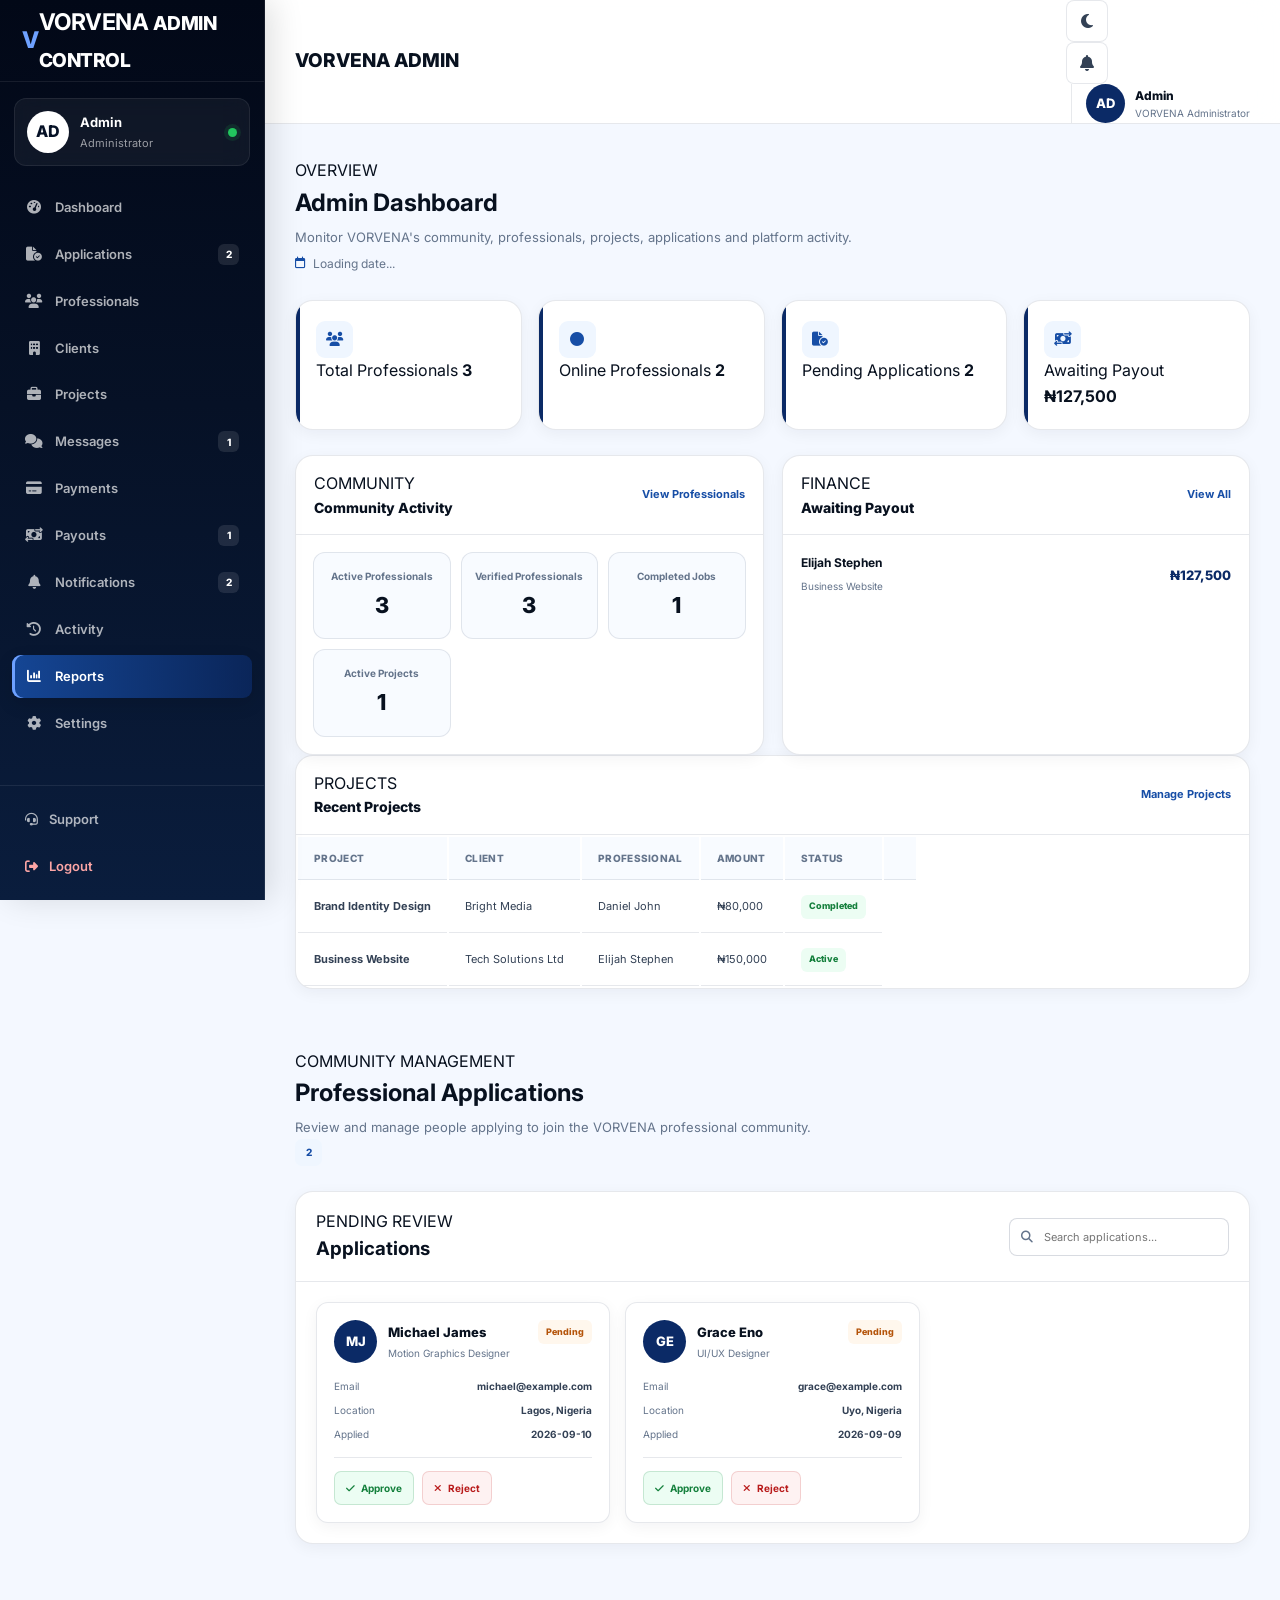
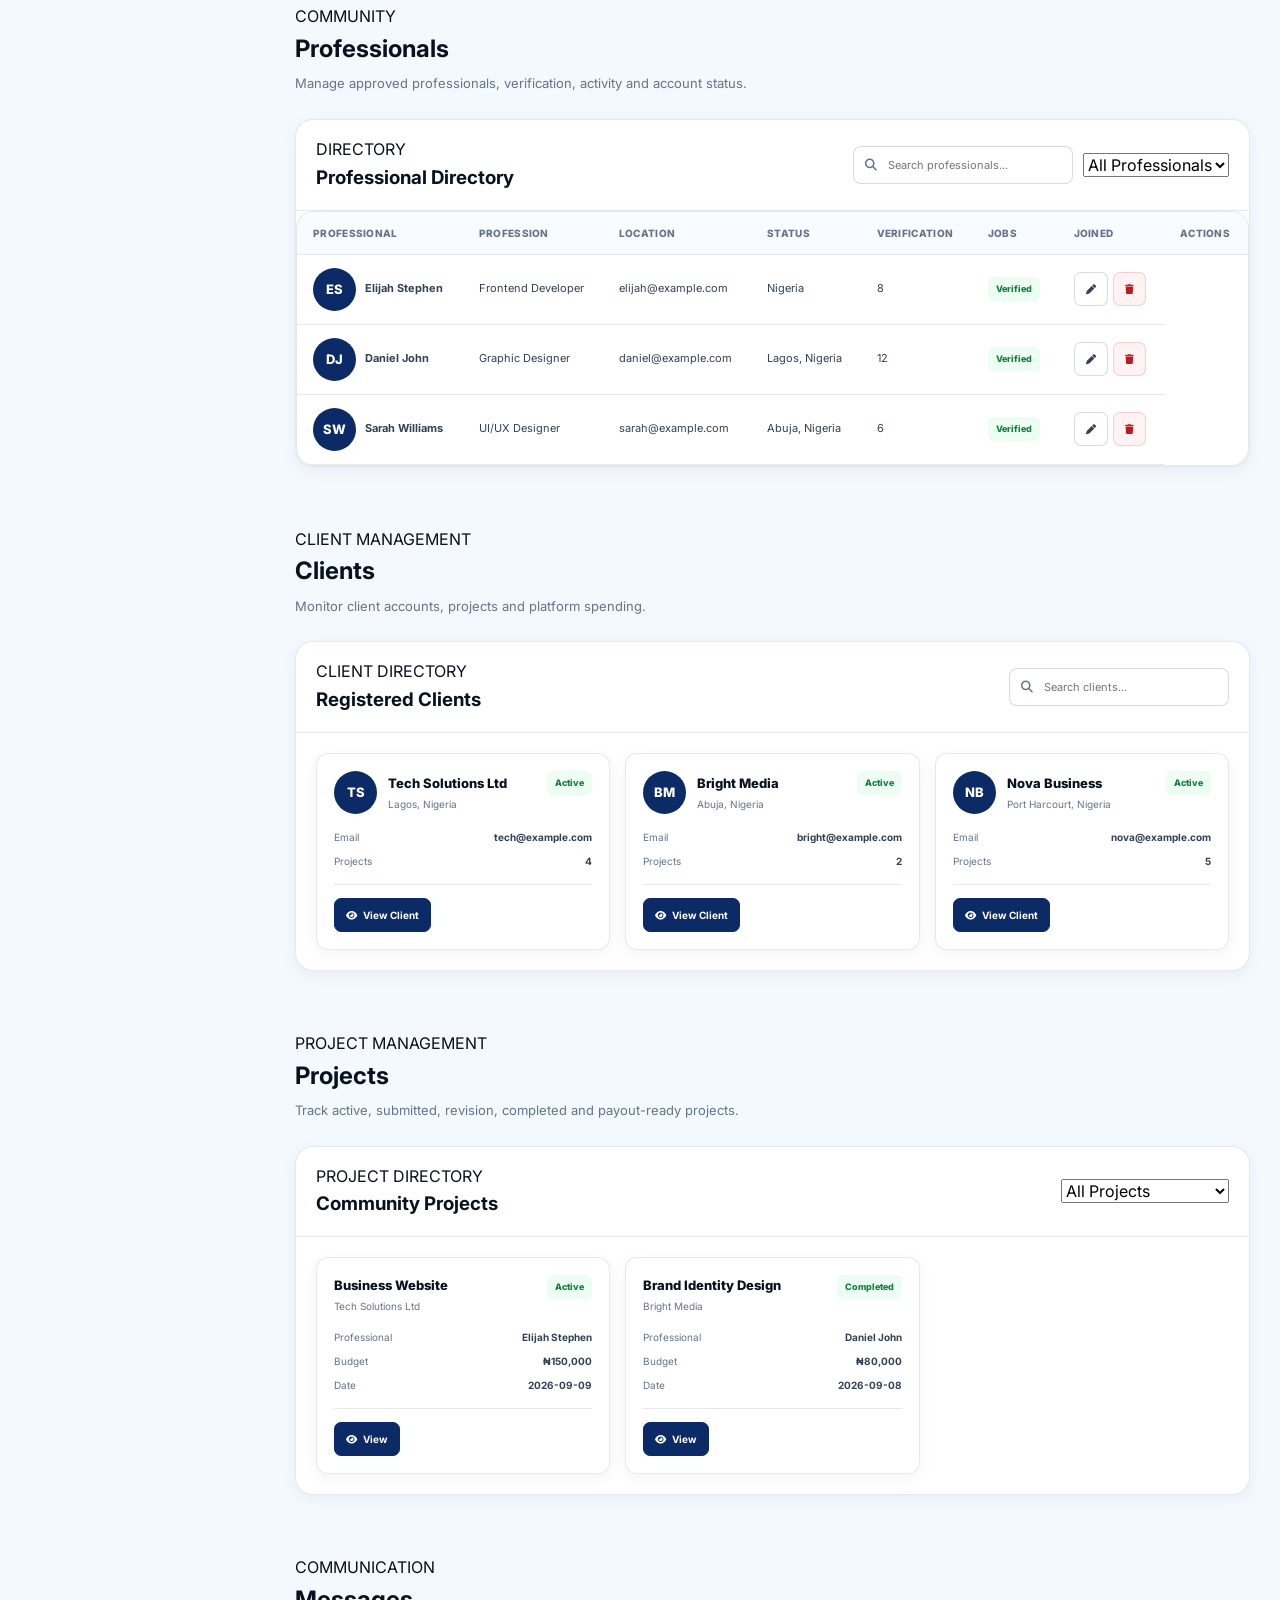
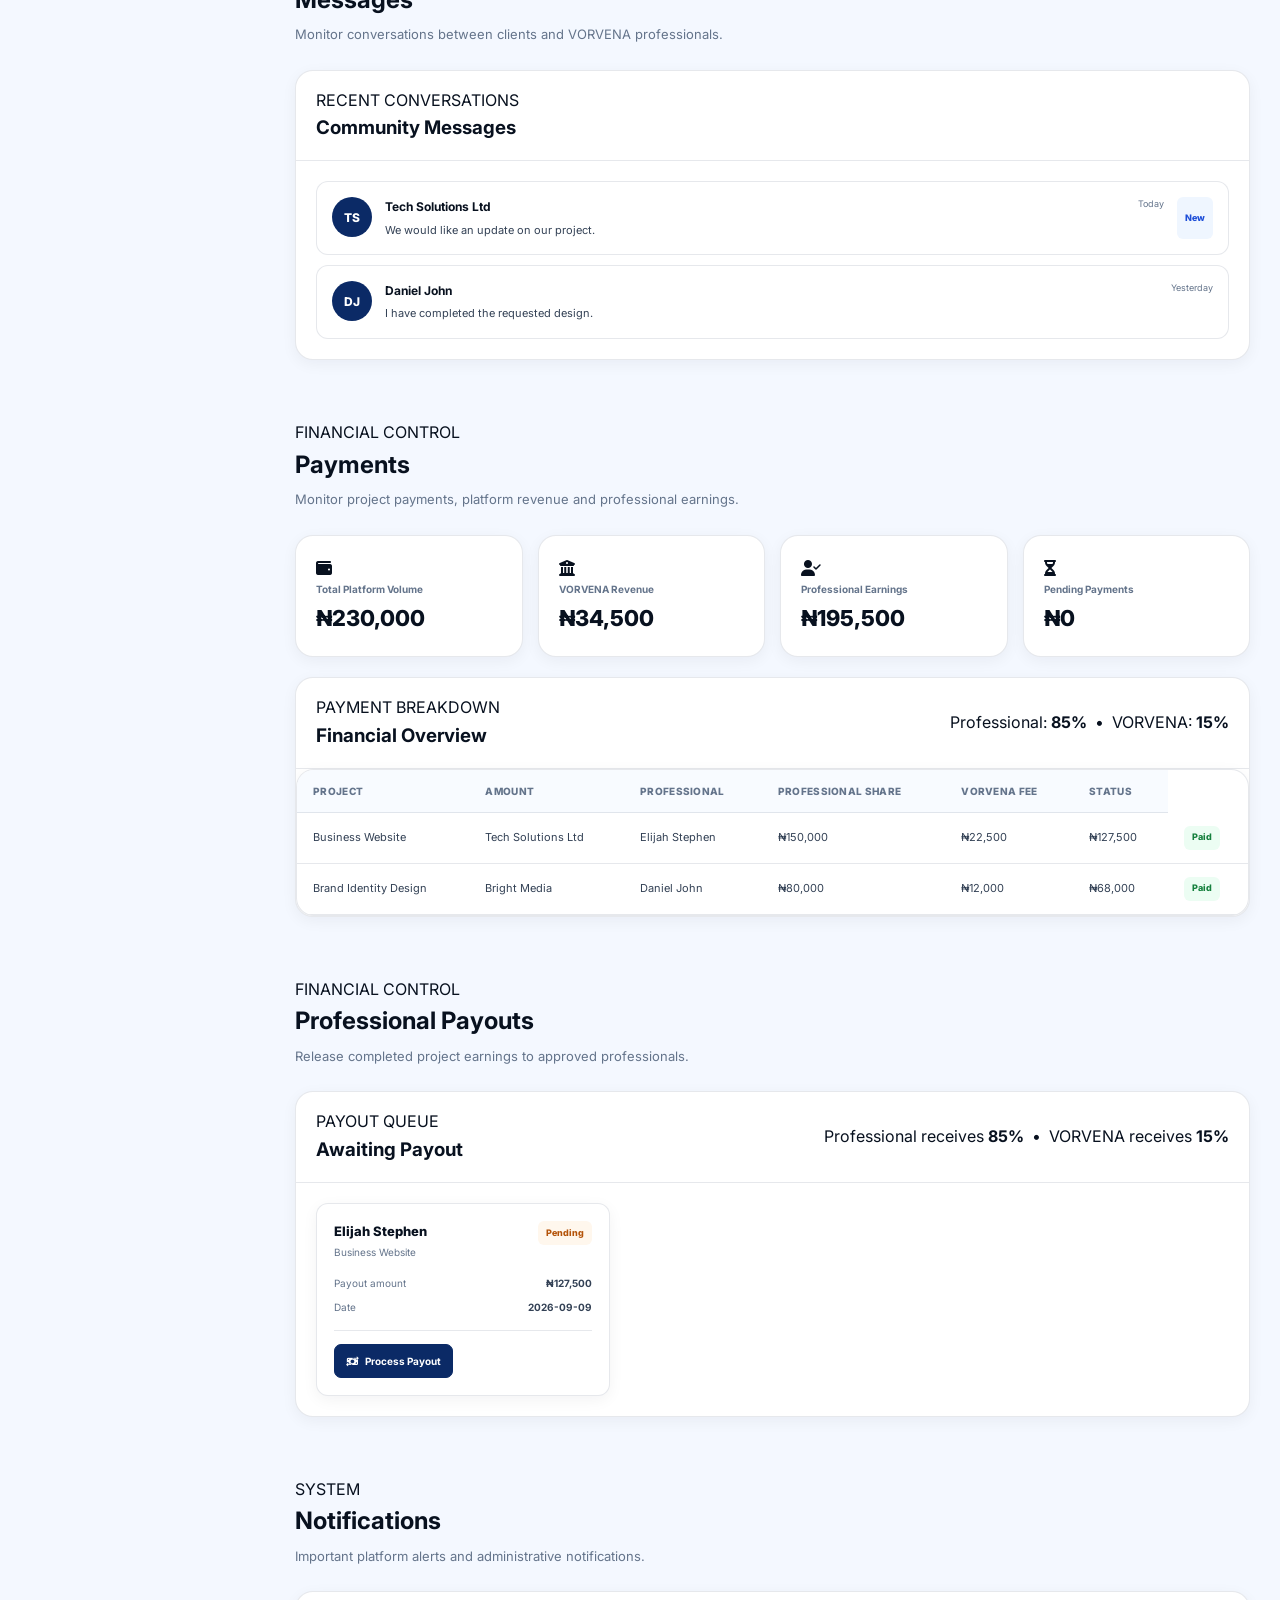
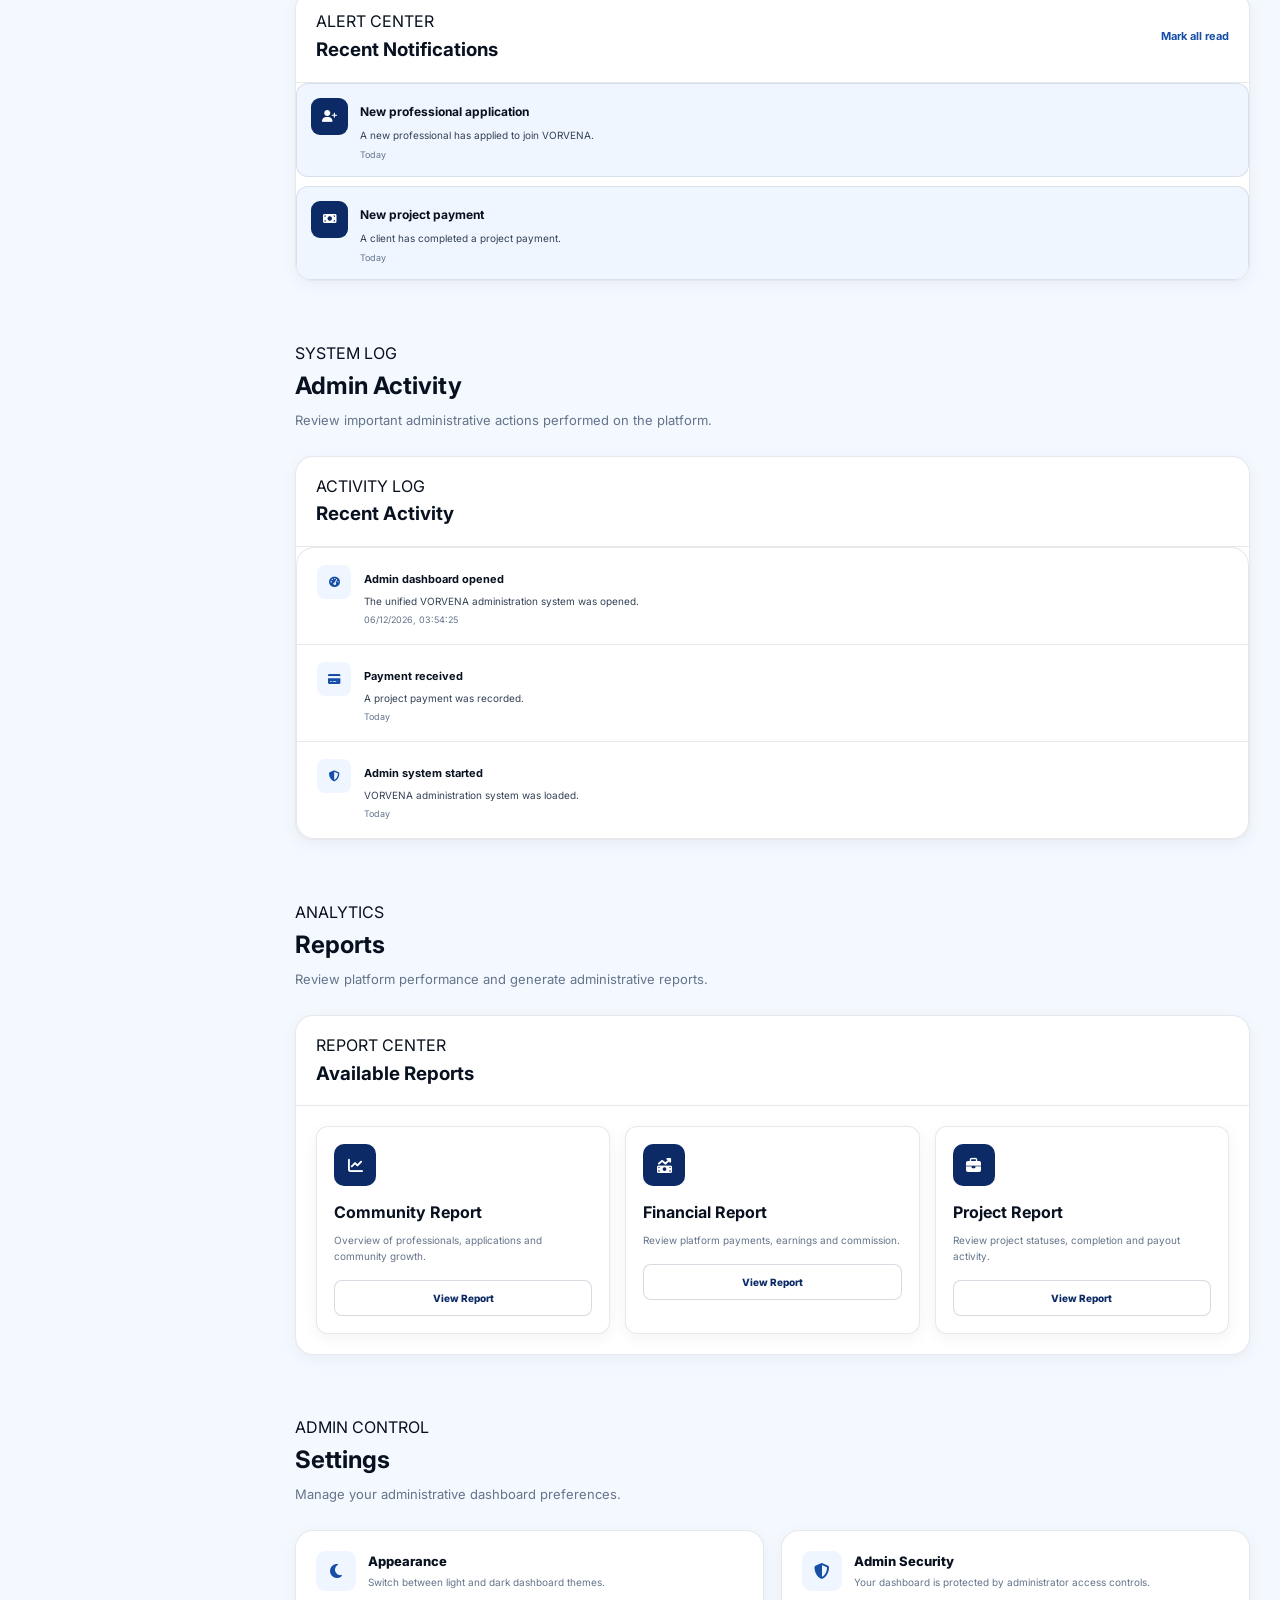
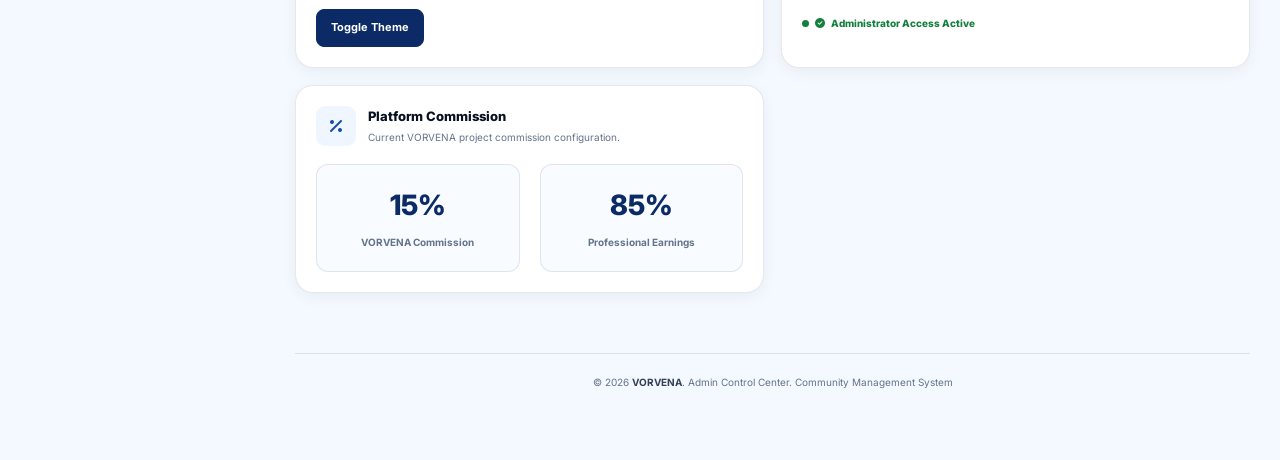
==== commit a075f400: "Update website" ====
--- a/admin.html
+++ b/admin.html
@@ -5,555 +5,1007 @@
     <meta charset="UTF-8">
     <meta name="viewport" content="width=device-width, initial-scale=1.0">
 
-    <title>VORVENA | Admin Dashboard</title>
+    <meta name="description"
+        content="VORVENA Admin Dashboard and Community Management System">
+
+    <title>VORVENA Admin</title>
+
+    <!-- ================= FONTS & ICONS ================= -->
+
+    <link rel="preconnect" href="https://fonts.googleapis.com">
+    <link rel="preconnect" href="https://fonts.gstatic.com" crossorigin>
+
+    <link
+        href="https://fonts.googleapis.com/css2?family=Inter:wght@400;500;600;700;800;900&display=swap"
+        rel="stylesheet">
+
+    <link
+        rel="stylesheet"
+        href="https://cdnjs.cloudflare.com/ajax/libs/font-awesome/6.5.2/css/all.min.css">
+
+    <!-- ================= ADMIN CSS ================= -->
 
     <link rel="stylesheet" href="admin.css">
+
 </head>
 
 <body>
 
-<div class="dashboard">
-
-    <!-- ================= SIDEBAR ================= -->
-    <aside class="sidebar" id="sidebar">
-
-        <div class="sidebar-top">
-
-            <a href="#" class="admin-logo">
-                <span>VORVENA</span>
-                <small>ADMIN CONTROL CENTER</small>
-            </a>
-
-            <button class="sidebar-close" id="sidebarClose" aria-label="Close menu">
-                ×
-            </button>
-
-        </div>
-
-
-        <nav class="sidebar-nav">
-
-            <div class="nav-label">
-                MAIN MENU
+    <!-- =====================================================
+         MOBILE SIDEBAR OVERLAY
+    ====================================================== -->
+
+    <div class="sidebar-overlay" id="sidebarOverlay"></div>
+
+
+    <!-- =====================================================
+         ADMIN LAYOUT
+    ====================================================== -->
+
+    <div class="admin-layout">
+
+
+        <!-- =================================================
+             SIDEBAR
+        ================================================== -->
+
+        <aside class="sidebar" id="sidebar">
+
+            <!-- LOGO -->
+
+            <div class="sidebar-logo">
+
+                <span>V</span>
+
+                <div>
+                    <strong>VORVENA</strong>
+                    <small>ADMIN CONTROL</small>
+                </div>
+
             </div>
 
-            <a href="#dashboard"
-               class="nav-link active"
-               data-section="dashboard">
-
-                <span class="nav-icon">⌂</span>
-                <span class="nav-label-text">Dashboard</span>
-
-            </a>
-
-
-            <a href="#projects"
-               class="nav-link"
-               data-section="projects">
-
-                <span class="nav-icon">▣</span>
-                <span class="nav-label-text">Projects</span>
-                <span class="nav-badge">5</span>
-
-            </a>
-
-
-            <a href="#professionals"
-               class="nav-link"
-               data-section="professionals">
-
-                <span class="nav-icon">♙</span>
-                <span class="nav-label-text">Professionals</span>
-                <span class="nav-badge">7</span>
-
-            </a>
-
-
-            <a href="#clients"
-               class="nav-link"
-               data-section="clients">
-
-                <span class="nav-icon">♟</span>
-                <span class="nav-label-text">Clients</span>
-
-            </a>
-
-
-            <a href="#payments"
-               class="nav-link"
-               data-section="payments">
-
-                <span class="nav-icon">₦</span>
-                <span class="nav-label-text">Payments</span>
-
-            </a>
-
-
-            <a href="#feedback"
-               class="nav-link"
-               data-section="feedback">
-
-                <span class="nav-icon">★</span>
-                <span class="nav-label-text">Feedback</span>
-
-            </a>
-
-
-            <div class="nav-label settings-label">
-                SYSTEM
+
+            <!-- ADMIN PROFILE -->
+
+            <div class="sidebar-admin">
+
+                <div class="sidebar-admin-avatar">
+                    AD
+                </div>
+
+                <div>
+                    <strong>Admin</strong>
+                    <small>Administrator</small>
+                </div>
+
+                <span class="admin-status-dot"></span>
+
             </div>
 
 
-            <a href="#settings"
-               class="nav-link"
-               data-section="settings">
-
-                <span class="nav-icon">⚙</span>
-                <span class="nav-label-text">Settings</span>
-
-            </a>
-
-        </nav>
-
-
-        <div class="sidebar-bottom">
-
-            <a href="index.html" class="back-link">
-                ← Back to VORVENA
-            </a>
-
-            <button class="logout-btn" id="logoutBtn">
-                ⇥ Logout
-            </button>
-
-        </div>
-
-    </aside>
-
-
-    <!-- SIDEBAR OVERLAY -->
-    <div class="sidebar-overlay" id="sidebarOverlay"></div>
-
-
-    <!-- ================= MAIN ================= -->
-    <main class="main-content">
-
-
-        <!-- ================= TOPBAR ================= -->
-        <header class="topbar">
-
-            <div class="topbar-left">
-
-                <button class="menu-btn"
+            <!-- NAVIGATION -->
+
+            <nav class="sidebar-nav" aria-label="Admin navigation">
+
+
+                <!-- OVERVIEW -->
+
+                <a href="#dashboard"
+                    class="nav-link active"
+                    data-section="dashboard">
+
+                    <span class="nav-icon">
+                        <i class="fa-solid fa-gauge-high"></i>
+                    </span>
+
+                    <span>Dashboard</span>
+
+                </a>
+
+
+                <!-- APPLICATIONS -->
+
+                <a href="#applications"
+                    class="nav-link"
+                    data-section="applications">
+
+                    <span class="nav-icon">
+                        <i class="fa-solid fa-file-circle-check"></i>
+                    </span>
+
+                    <span>Applications</span>
+
+                    <span class="nav-count" id="applicationNavCount">
+                        4
+                    </span>
+
+                </a>
+
+
+                <!-- PROFESSIONALS -->
+
+                <a href="#professionals"
+                    class="nav-link"
+                    data-section="professionals">
+
+                    <span class="nav-icon">
+                        <i class="fa-solid fa-users"></i>
+                    </span>
+
+                    <span>Professionals</span>
+
+                </a>
+
+
+                <!-- CLIENTS -->
+
+                <a href="#clients"
+                    class="nav-link"
+                    data-section="clients">
+
+                    <span class="nav-icon">
+                        <i class="fa-solid fa-building"></i>
+                    </span>
+
+                    <span>Clients</span>
+
+                </a>
+
+
+                <!-- PROJECTS -->
+
+                <a href="#projects"
+                    class="nav-link"
+                    data-section="projects">
+
+                    <span class="nav-icon">
+                        <i class="fa-solid fa-briefcase"></i>
+                    </span>
+
+                    <span>Projects</span>
+
+                </a>
+
+
+                <!-- MESSAGES -->
+
+                <a href="#messages"
+                    class="nav-link"
+                    data-section="messages">
+
+                    <span class="nav-icon">
+                        <i class="fa-solid fa-comments"></i>
+                    </span>
+
+                    <span>Messages</span>
+
+                    <span class="nav-count" id="messageNavCount">
+                        3
+                    </span>
+
+                </a>
+
+
+                <!-- PAYMENTS -->
+
+                <a href="#payments"
+                    class="nav-link"
+                    data-section="payments">
+
+                    <span class="nav-icon">
+                        <i class="fa-solid fa-credit-card"></i>
+                    </span>
+
+                    <span>Payments</span>
+
+                </a>
+
+
+                <!-- PAYOUTS -->
+
+                <a href="#payouts"
+                    class="nav-link"
+                    data-section="payouts">
+
+                    <span class="nav-icon">
+                        <i class="fa-solid fa-money-bill-transfer"></i>
+                    </span>
+
+                    <span>Payouts</span>
+
+                    <span class="nav-count danger-count" id="payoutNavCount">
+                        2
+                    </span>
+
+                </a>
+
+
+                <!-- NOTIFICATIONS -->
+
+                <a href="#notifications"
+                    class="nav-link"
+                    data-section="notifications">
+
+                    <span class="nav-icon">
+                        <i class="fa-solid fa-bell"></i>
+                    </span>
+
+                    <span>Notifications</span>
+
+                    <span class="nav-count" id="notificationNavCount">
+                        4
+                    </span>
+
+                </a>
+
+
+                <!-- ACTIVITY -->
+
+                <a href="#activity"
+                    class="nav-link"
+                    data-section="activity">
+
+                    <span class="nav-icon">
+                        <i class="fa-solid fa-clock-rotate-left"></i>
+                    </span>
+
+                    <span>Activity</span>
+
+                </a>
+
+
+                <!-- REPORTS -->
+
+                <a href="#reports"
+                    class="nav-link"
+                    data-section="reports">
+
+                    <span class="nav-icon">
+                        <i class="fa-solid fa-chart-column"></i>
+                    </span>
+
+                    <span>Reports</span>
+
+                </a>
+
+
+                <!-- SETTINGS -->
+
+                <a href="#settings"
+                    class="nav-link"
+                    data-section="settings">
+
+                    <span class="nav-icon">
+                        <i class="fa-solid fa-gear"></i>
+                    </span>
+
+                    <span>Settings</span>
+
+                </a>
+
+            </nav>
+
+
+            <!-- SIDEBAR BOTTOM -->
+
+            <div class="sidebar-bottom">
+
+                <button
+                    type="button"
+                    class="sidebar-bottom-btn"
+                    id="supportBtn">
+
+                    <span class="nav-icon">
+                        <i class="fa-solid fa-headset"></i>
+                    </span>
+
+                    <span>Support</span>
+
+                </button>
+
+
+                <button
+                    type="button"
+                    class="logout-btn"
+                    id="logoutBtn">
+
+                    <span class="nav-icon">
+                        <i class="fa-solid fa-right-from-bracket"></i>
+                    </span>
+
+                    <span>Logout</span>
+
+                </button>
+
+            </div>
+
+        </aside>
+
+
+
+        <!-- =================================================
+             MAIN CONTENT
+        ================================================== -->
+
+        <main class="main-content">
+
+
+            <!-- =================================================
+                 TOPBAR
+            ================================================== -->
+
+            <header class="topbar">
+
+                <div class="topbar-left">
+
+                    <button
+                        type="button"
+                        class="menu-btn"
                         id="menuBtn"
-                        aria-label="Open menu">
-                    ☰
-                </button>
-
-                <div>
-
-                    <p class="topbar-overline">
-                        VORVENA ADMIN
-                    </p>
-
-                    <h1 id="pageTitle">
-                        Dashboard
-                    </h1>
+                        aria-label="Open navigation"
+                        aria-expanded="false">
+
+                        <i class="fa-solid fa-bars"></i>
+
+                    </button>
+
+
+                    <div class="topbar-heading">
+
+                        <span class="top-label">
+                            VORVENA ADMIN
+                        </span>
+
+                        <h1 id="pageTitle">
+                            Dashboard
+                        </h1>
+
+                    </div>
 
                 </div>
 
-            </div>
-
-
-            <div class="topbar-actions">
-
-                <!-- THEME TOGGLE -->
-                <button
-                    class="icon-btn theme-toggle"
-                    id="themeToggle"
-                    aria-label="Switch to dark mode"
-                    title="Switch to dark mode">
-                    ☾
-                </button>
-
-
-                <!-- NOTIFICATIONS -->
-                <button
-                    class="icon-btn notification-btn"
-                    id="notificationBtn"
-                    aria-label="Notifications"
-                    title="Notifications">
-
-                    🔔
-
-                    <span class="notification-dot"></span>
-
-                </button>
-
-
-                <!-- ADMIN -->
-                <div class="admin-profile">
-
-                    <div class="admin-avatar">
-                        AD
-                    </div>
-
-                    <div class="admin-details">
-
-                        <strong>Admin</strong>
-
-                        <span>
-                            Administrator
-                        </span>
+
+                <div class="topbar-right">
+
+
+                    <!-- THEME -->
+
+                    <button
+                        type="button"
+                        class="theme-toggle"
+                        id="themeToggle"
+                        aria-label="Toggle theme">
+
+                        <i class="fa-solid fa-moon"></i>
+
+                    </button>
+
+
+                    <!-- NOTIFICATIONS -->
+
+                    <button
+                        type="button"
+                        class="notification-btn"
+                        id="notificationBtn"
+                        aria-label="View notifications">
+
+                        <i class="fa-solid fa-bell"></i>
+
+                        <span id="notificationDot"></span>
+
+                    </button>
+
+
+                    <!-- ADMIN -->
+
+                    <div class="admin-profile">
+
+                        <div class="admin-avatar">
+                            AD
+                        </div>
+
+                        <div class="admin-info">
+
+                            <strong>Admin</strong>
+
+                            <small>
+                                VORVENA Administrator
+                            </small>
+
+                        </div>
 
                     </div>
 
                 </div>
 
-            </div>
-
-        </header>
-
-
-
-        <!-- ================= PAGE CONTENT ================= -->
-        <div class="page-content">
+            </header>
+
 
 
             <!-- =================================================
-                 DASHBOARD
+                 PAGE CONTENT
             ================================================== -->
-            <section
-                id="dashboard"
-                class="dashboard-section active">
-
-
-                <div class="welcome-row">
-
-                    <div>
-
-                        <p class="section-kicker">
-                            Overview
-                        </p>
-
-                        <h2 class="section-heading">
-                            Welcome back, Admin
-                        </h2>
-
-                        <p class="section-description">
-                            Manage VORVENA professionals, clients,
-                            projects, payments and community activity
-                            from one central dashboard.
-                        </p>
-
-                    </div>
-
-
-                    <div class="date-box">
-                        September 2026
-                    </div>
-
-                </div>
-
-
-
-                <!-- STATS -->
-                <div class="stats-grid">
-
-
-                    <div class="stat-card">
-
-                        <div class="stat-icon">
-                            ♟
-                        </div>
-
-                        <div class="stat-content">
-
-                            <span>Total Clients</span>
-
-                            <strong>24</strong>
-
-                        </div>
-
-                    </div>
-
-
-                    <div class="stat-card">
-
-                        <div class="stat-icon">
-                            ♙
-                        </div>
-
-                        <div class="stat-content">
-
-                            <span>Professionals</span>
-
-                            <strong>18</strong>
-
-                        </div>
-
-                    </div>
-
-
-                    <div class="stat-card">
-
-                        <div class="stat-icon">
-                            !
-                        </div>
-
-                        <div class="stat-content">
-
-                            <span>Pending Requests</span>
-
-                            <strong>7</strong>
-
-                        </div>
-
-                    </div>
-
-
-                    <div class="stat-card">
-
-                        <div class="stat-icon">
-                            ▣
-                        </div>
-
-                        <div class="stat-content">
-
-                            <span>Active Projects</span>
-
-                            <strong>5</strong>
-
-                        </div>
-
-                    </div>
-
-                </div>
-
-
-
-                <!-- DASHBOARD GRID -->
-                <div class="dashboard-grid">
+
+            <div class="page-content">
+
+
+                <!-- =================================================
+                     DASHBOARD
+                ================================================== -->
+
+                <section
+                    class="section"
+                    id="dashboard"
+                    data-page-title="Dashboard">
+
+
+                    <div class="page-heading">
+
+                        <div>
+
+                            <span class="section-label">
+                                OVERVIEW
+                            </span>
+
+                            <h2>
+                                Admin Dashboard
+                            </h2>
+
+                            <p>
+                                Monitor VORVENA's community,
+                                professionals, projects,
+                                applications and platform activity.
+                            </p>
+
+                        </div>
+
+                        <div class="dashboard-date">
+
+                            <i class="fa-regular fa-calendar"></i>
+
+                            <span id="currentDate">
+                                Loading date...
+                            </span>
+
+                        </div>
+
+                    </div>
+
+
+                    <!-- MAIN STATS -->
+
+                    <div class="stats-grid dashboard-stats">
+
+
+                        <div class="stat-card">
+
+                            <div class="stat-icon">
+
+                                <i class="fa-solid fa-users"></i>
+
+                            </div>
+
+                            <div>
+
+                                <span>Total Professionals</span>
+
+                                <strong id="totalProfessionals">
+                                    5
+                                </strong>
+
+                            </div>
+
+                        </div>
+
+
+                        <div class="stat-card">
+
+                            <div class="stat-icon online">
+
+                                <i class="fa-solid fa-circle"></i>
+
+                            </div>
+
+                            <div>
+
+                                <span>Online Professionals</span>
+
+                                <strong id="onlineProfessionals">
+                                    3
+                                </strong>
+
+                            </div>
+
+                        </div>
+
+
+                        <div class="stat-card">
+
+                            <div class="stat-icon">
+
+                                <i class="fa-solid fa-file-circle-check"></i>
+
+                            </div>
+
+                            <div>
+
+                                <span>Pending Applications</span>
+
+                                <strong id="pendingApplications">
+                                    4
+                                </strong>
+
+                            </div>
+
+                        </div>
+
+
+                        <div class="stat-card">
+
+                            <div class="stat-icon money">
+
+                                <i class="fa-solid fa-money-bill-transfer"></i>
+
+                            </div>
+
+                            <div>
+
+                                <span>Awaiting Payout</span>
+
+                                <strong id="awaitingPayout">
+                                    2
+                                </strong>
+
+                            </div>
+
+                        </div>
+
+                    </div>
+
+
+
+                    <!-- DASHBOARD OVERVIEW GRID -->
+
+                    <div class="dashboard-grid">
+
+
+                        <!-- COMMUNITY ACTIVITY -->
+
+                        <div class="dashboard-card">
+
+                            <div class="card-header">
+
+                                <div>
+
+                                    <span class="section-label">
+                                        COMMUNITY
+                                    </span>
+
+                                    <h3>
+                                        Community Activity
+                                    </h3>
+
+                                </div>
+
+                                <button
+                                    type="button"
+                                    class="text-btn"
+                                    data-target="professionals">
+
+                                    View Professionals
+                                </button>
+
+                            </div>
+
+
+                            <div class="activity-summary">
+
+
+                                <div class="mini-stat">
+
+                                    <span>
+                                        Active Professionals
+                                    </span>
+
+                                    <strong id="activeProfessionalsCount">
+                                        5
+                                    </strong>
+
+                                </div>
+
+
+                                <div class="mini-stat">
+
+                                    <span>
+                                        Verified Professionals
+                                    </span>
+
+                                    <strong id="verifiedProfessionalsCount">
+                                        3
+                                    </strong>
+
+                                </div>
+
+
+                                <div class="mini-stat">
+
+                                    <span>
+                                        Completed Jobs
+                                    </span>
+
+                                    <strong id="completedJobsCount">
+                                        45
+                                    </strong>
+
+                                </div>
+
+
+                                <div class="mini-stat">
+
+                                    <span>
+                                        Active Projects
+                                    </span>
+
+                                    <strong id="activeProjectsCount">
+                                        3
+                                    </strong>
+
+                                </div>
+
+                            </div>
+
+                        </div>
+
+
+
+                        <!-- AWAITING PAYOUT -->
+
+                        <div class="dashboard-card">
+
+                            <div class="card-header">
+
+                                <div>
+
+                                    <span class="section-label">
+                                        FINANCE
+                                    </span>
+
+                                    <h3>
+                                        Awaiting Payout
+                                    </h3>
+
+                                </div>
+
+                                <button
+                                    type="button"
+                                    class="text-btn"
+                                    data-target="payouts">
+
+                                    View All
+                                </button>
+
+                            </div>
+
+
+                            <div
+                                class="dashboard-payout-list"
+                                id="dashboardPayoutList">
+
+                                <!-- JS will populate -->
+
+                            </div>
+
+                        </div>
+
+                    </div>
+
 
 
                     <!-- RECENT PROJECTS -->
-                    <div class="content-card">
+
+                    <div class="dashboard-card full-width">
 
                         <div class="card-header">
 
                             <div>
 
+                                <span class="section-label">
+                                    PROJECTS
+                                </span>
+
                                 <h3>
-                                    Recent Project Requests
+                                    Recent Projects
                                 </h3>
 
-                                <p>
-                                    Latest requests from clients
-                                </p>
-
                             </div>
 
                             <button
+                                type="button"
                                 class="text-btn"
                                 data-target="projects">
 
-                                View all
-
+                                Manage Projects
                             </button>
 
                         </div>
 
 
-                        <div class="table-wrapper">
-
-                            <table class="dashboard-table">
+                        <div class="recent-projects-table">
+
+                            <div class="table-scroll">
+
+                                <table>
+
+                                    <thead>
+
+                                        <tr>
+
+                                            <th>Project</th>
+                                            <th>Client</th>
+                                            <th>Professional</th>
+                                            <th>Amount</th>
+                                            <th>Status</th>
+                                            <th></th>
+
+                                        </tr>
+
+                                    </thead>
+
+                                    <tbody id="recentProjectsBody">
+
+                                        <!-- JS will populate -->
+
+                                    </tbody>
+
+                                </table>
+
+                            </div>
+
+                        </div>
+
+                    </div>
+
+                </section>
+
+
+
+                <!-- =================================================
+                     APPLICATIONS
+                ================================================== -->
+
+                <section
+                    class="section"
+                    id="applications"
+                    data-page-title="Applications">
+
+
+                    <div class="section-page-heading">
+
+                        <div>
+
+                            <span class="section-label">
+                                COMMUNITY MANAGEMENT
+                            </span>
+
+                            <h2>
+                                Professional Applications
+                            </h2>
+
+                            <p>
+                                Review and manage people applying
+                                to join the VORVENA professional community.
+                            </p>
+
+                        </div>
+
+                        <span
+                            class="result-count"
+                            id="applicationCount">
+                            4 Pending
+                        </span>
+
+                    </div>
+
+
+                    <div class="management-section">
+
+
+                        <div class="section-header">
+
+                            <div>
+
+                                <span class="section-label">
+                                    PENDING REVIEW
+                                </span>
+
+                                <h3>
+                                    Applications
+                                </h3>
+
+                            </div>
+
+
+                            <div class="section-actions">
+
+                                <div class="search-box">
+
+                                    <span>
+                                        <i class="fa-solid fa-magnifying-glass"></i>
+                                    </span>
+
+                                    <input
+                                        type="search"
+                                        class="section-search"
+                                        id="applicationSearch"
+                                        placeholder="Search applications...">
+
+                                </div>
+
+                            </div>
+
+                        </div>
+
+
+                        <div
+                            class="application-grid"
+                            id="applicationsList">
+
+                            <!-- JS will populate -->
+
+                        </div>
+
+                    </div>
+
+                </section>
+
+
+
+                <!-- =================================================
+                     PROFESSIONALS
+                ================================================== -->
+
+                <section
+                    class="section"
+                    id="professionals"
+                    data-page-title="Professionals">
+
+
+                    <div class="section-page-heading">
+
+                        <div>
+
+                            <span class="section-label">
+                                COMMUNITY
+                            </span>
+
+                            <h2>
+                                Professionals
+                            </h2>
+
+                            <p>
+                                Manage approved professionals,
+                                verification, activity and account status.
+                            </p>
+
+                        </div>
+
+                    </div>
+
+
+                    <div class="management-section">
+
+
+                        <div class="section-header">
+
+                            <div>
+
+                                <span class="section-label">
+                                    DIRECTORY
+                                </span>
+
+                                <h3>
+                                    Professional Directory
+                                </h3>
+
+                            </div>
+
+
+                            <div class="section-actions">
+
+                                <div class="search-box">
+
+                                    <span>
+                                        <i class="fa-solid fa-magnifying-glass"></i>
+                                    </span>
+
+                                    <input
+                                        type="search"
+                                        id="professionalSearch"
+                                        placeholder="Search professionals...">
+
+                                </div>
+
+
+                                <select id="professionalFilter">
+
+                                    <option value="all">
+                                        All Professionals
+                                    </option>
+
+                                    <option value="online">
+                                        Online
+                                    </option>
+
+                                    <option value="verified">
+                                        Verified
+                                    </option>
+
+                                    <option value="unverified">
+                                        Unverified
+                                    </option>
+
+                                    <option value="active">
+                                        Active
+                                    </option>
+
+                                    <option value="suspended">
+                                        Suspended
+                                    </option>
+
+                                </select>
+
+                            </div>
+
+                        </div>
+
+
+                        <div class="professional-table-wrapper">
+
+                            <table class="professional-table">
 
                                 <thead>
 
                                     <tr>
 
-                                        <th>Client</th>
-                                        <th>Project</th>
-                                        <th>Budget</th>
-                                        <th>Status</th>
+                                        <th>
+                                            Professional
+                                        </th>
+
+                                        <th>
+                                            Profession
+                                        </th>
+
+                                        <th>
+                                            Location
+                                        </th>
+
+                                        <th>
+                                            Status
+                                        </th>
+
+                                        <th>
+                                            Verification
+                                        </th>
+
+                                        <th>
+                                            Jobs
+                                        </th>
+
+                                        <th>
+                                            Joined
+                                        </th>
+
+                                        <th>
+                                            Actions
+                                        </th>
 
                                     </tr>
 
                                 </thead>
 
-
-                                <tbody>
-
-                                    <tr>
-
-                                        <td>
-
-                                            <div class="person-cell">
-
-                                                <div class="mini-avatar">
-                                                    JD
-                                                </div>
-
-                                                <div>
-
-                                                    <strong>
-                                                        John Doe
-                                                    </strong>
-
-                                                    <span>
-                                                        Client
-                                                    </span>
-
-                                                </div>
-
-                                            </div>
-
-                                        </td>
-
-                                        <td>
-                                            Landing Page
-                                        </td>
-
-                                        <td>
-                                            ₦120,000
-                                        </td>
-
-                                        <td>
-                                            <span class="status pending">
-                                                Pending
-                                            </span>
-                                        </td>
-
-                                    </tr>
-
-
-                                    <tr>
-
-                                        <td>
-
-                                            <div class="person-cell">
-
-                                                <div class="mini-avatar">
-                                                    MJ
-                                                </div>
-
-                                                <div>
-
-                                                    <strong>
-                                                        Mary James
-                                                    </strong>
-
-                                                    <span>
-                                                        Client
-                                                    </span>
-
-                                                </div>
-
-                                            </div>
-
-                                        </td>
-
-                                        <td>
-                                            Brand Design
-                                        </td>
-
-                                        <td>
-                                            ₦180,000
-                                        </td>
-
-                                        <td>
-                                            <span class="status active">
-                                                Active
-                                            </span>
-                                        </td>
-
-                                    </tr>
-
-
-                                    <tr>
-
-                                        <td>
-
-                                            <div class="person-cell">
-
-                                                <div class="mini-avatar">
-                                                    DS
-                                                </div>
-
-                                                <div>
-
-                                                    <strong>
-                                                        David Smith
-                                                    </strong>
-
-                                                    <span>
-                                                        Client
-                                                    </span>
-
-                                                </div>
-
-                                            </div>
-
-                                        </td>
-
-                                        <td>
-                                            Website Development
-                                        </td>
-
-                                        <td>
-                                            ₦250,000
-                                        </td>
-
-                                        <td>
-                                            <span class="status in-progress">
-                                                In Progress
-                                            </span>
-                                        </td>
-
-                                    </tr>
-
-
-                                    <tr>
-
-                                        <td>
-
-                                            <div class="person-cell">
-
-                                                <div class="mini-avatar">
-                                                    SW
-                                                </div>
-
-                                                <div>
-
-                                                    <strong>
-                                                        Sarah Williams
-                                                    </strong>
-
-                                                    <span>
-                                                        Client
-                                                    </span>
-
-                                                </div>
-
-                                            </div>
-
-                                        </td>
-
-                                        <td>
-                                            Social Media Design
-                                        </td>
-
-                                        <td>
-                                            ₦90,000
-                                        </td>
-
-                                        <td>
-                                            <span class="status completed">
-                                                Completed
-                                            </span>
-                                        </td>
-
-                                    </tr>
+                                <tbody id="professionalsTable">
+
+                                    <!-- JS will populate -->
 
                                 </tbody>
 
@@ -563,176 +1015,218 @@
 
                     </div>
 
-
-
-                    <!-- PENDING PROFESSIONALS -->
-                    <div class="content-card">
-
-                        <div class="card-header">
+                </section>
+
+
+
+                <!-- =================================================
+                     CLIENTS
+                ================================================== -->
+
+                <section
+                    class="section"
+                    id="clients"
+                    data-page-title="Clients">
+
+
+                    <div class="section-page-heading">
+
+                        <div>
+
+                            <span class="section-label">
+                                CLIENT MANAGEMENT
+                            </span>
+
+                            <h2>
+                                Clients
+                            </h2>
+
+                            <p>
+                                Monitor client accounts, projects
+                                and platform spending.
+                            </p>
+
+                        </div>
+
+                    </div>
+
+
+                    <div class="management-section">
+
+
+                        <div class="section-header">
 
                             <div>
 
+                                <span class="section-label">
+                                    CLIENT DIRECTORY
+                                </span>
+
                                 <h3>
-                                    Pending Professionals
+                                    Registered Clients
                                 </h3>
 
-                                <p>
-                                    Applications awaiting review
-                                </p>
-
-                            </div>
-
-                            <span class="section-count">
-                                7 pending
+                            </div>
+
+
+                            <div class="section-actions">
+
+                                <div class="search-box">
+
+                                    <span>
+                                        <i class="fa-solid fa-magnifying-glass"></i>
+                                    </span>
+
+                                    <input
+                                        type="search"
+                                        id="clientSearch"
+                                        placeholder="Search clients...">
+
+                                </div>
+
+                            </div>
+
+                        </div>
+
+
+                        <div
+                            class="client-grid"
+                            id="clientsList">
+
+                            <!-- JS will populate -->
+
+                        </div>
+
+                    </div>
+
+                </section>
+
+
+
+                <!-- =================================================
+                     PROJECTS
+                ================================================== -->
+
+                <section
+                    class="section"
+                    id="projects"
+                    data-page-title="Projects">
+
+
+                    <div class="section-page-heading">
+
+                        <div>
+
+                            <span class="section-label">
+                                PROJECT MANAGEMENT
                             </span>
 
-                        </div>
-
-
-                        <div class="professional-list">
-
-
-                            <div class="professional-item">
-
-                                <div class="professional-avatar">
-                                    JD
-                                </div>
-
-                                <div class="professional-info">
-
-                                    <h3>
-                                        James Daniel
-                                    </h3>
-
-                                    <p>
-                                        Frontend Developer
-                                    </p>
-
-                                </div>
-
-                                <div class="professional-actions">
-
-                                    <button
-                                        class="small-btn approve-btn">
-                                        Approve
-                                    </button>
-
-                                    <button
-                                        class="small-btn reject-btn">
-                                        Reject
-                                    </button>
-
-                                </div>
-
-                            </div>
-
-
-
-                            <div class="professional-item">
-
-                                <div class="professional-avatar">
-                                    AM
-                                </div>
-
-                                <div class="professional-info">
-
-                                    <h3>
-                                        Anna Michael
-                                    </h3>
-
-                                    <p>
-                                        Graphic Designer
-                                    </p>
-
-                                </div>
-
-                                <div class="professional-actions">
-
-                                    <button
-                                        class="small-btn approve-btn">
-                                        Approve
-                                    </button>
-
-                                    <button
-                                        class="small-btn reject-btn">
-                                        Reject
-                                    </button>
-
-                                </div>
-
-                            </div>
-
-
-
-                            <div class="professional-item">
-
-                                <div class="professional-avatar">
-                                    EK
-                                </div>
-
-                                <div class="professional-info">
-
-                                    <h3>
-                                        Emeka Kings
-                                    </h3>
-
-                                    <p>
-                                        UI/UX Designer
-                                    </p>
-
-                                </div>
-
-                                <div class="professional-actions">
-
-                                    <button
-                                        class="small-btn approve-btn">
-                                        Approve
-                                    </button>
-
-                                    <button
-                                        class="small-btn reject-btn">
-                                        Reject
-                                    </button>
-
-                                </div>
-
-                            </div>
-
-
-                        </div>
-
-
-                        <div style="padding: 0 20px 20px;">
-
-                            <button
-                                class="primary-btn full-width-btn"
-                                data-target="professionals">
-
-                                Manage Professionals
-
-                            </button>
-
-                        </div>
-
-                    </div>
-
-                </div>
-
-
-
-                <!-- COMMISSION -->
-                <div class="commission-card">
-
-                    <div class="card-header">
+                            <h2>
+                                Projects
+                            </h2>
+
+                            <p>
+                                Track active, submitted, revision,
+                                completed and payout-ready projects.
+                            </p>
+
+                        </div>
+
+                    </div>
+
+
+                    <div class="management-section">
+
+
+                        <div class="section-header">
+
+                            <div>
+
+                                <span class="section-label">
+                                    PROJECT DIRECTORY
+                                </span>
+
+                                <h3>
+                                    Community Projects
+                                </h3>
+
+                            </div>
+
+
+                            <div class="section-actions">
+
+                                <select id="projectFilter">
+
+                                    <option value="all">
+                                        All Projects
+                                    </option>
+
+                                    <option value="in_progress">
+                                        In Progress
+                                    </option>
+
+                                    <option value="submitted">
+                                        Submitted
+                                    </option>
+
+                                    <option value="revision_requested">
+                                        Revision Requested
+                                    </option>
+
+                                    <option value="awaiting_payout">
+                                        Awaiting Payout
+                                    </option>
+
+                                    <option value="completed">
+                                        Completed
+                                    </option>
+
+                                </select>
+
+                            </div>
+
+                        </div>
+
+
+                        <div
+                            class="project-grid"
+                            id="projectsList">
+
+                            <!-- JS will populate -->
+
+                        </div>
+
+                    </div>
+
+                </section>
+
+
+
+                <!-- =================================================
+                     MESSAGES
+                ================================================== -->
+
+                <section
+                    class="section"
+                    id="messages"
+                    data-page-title="Messages">
+
+
+                    <div class="section-page-heading">
 
                         <div>
 
-                            <h3>
-                                Platform Commission
-                            </h3>
+                            <span class="section-label">
+                                COMMUNICATION
+                            </span>
+
+                            <h2>
+                                Messages
+                            </h2>
 
                             <p>
-                                Current project revenue overview
+                                Monitor conversations between clients
+                                and VORVENA professionals.
                             </p>
 
                         </div>
@@ -740,1029 +1234,1237 @@
                     </div>
 
 
-                    <div class="commission-rate">
-                        15%
-                    </div>
-
-
-                    <div class="commission-total">
-
-                        <span>
-                            Total Project Value
-                        </span>
-
-                        <strong>
-                            ₦500,000
-                        </strong>
-
-                    </div>
-
-
-                    <div class="commission-breakdown">
-
-                        <div class="commission-row">
+                    <div class="management-section">
+
+
+                        <div class="section-header">
+
+                            <div>
+
+                                <span class="section-label">
+                                    RECENT CONVERSATIONS
+                                </span>
+
+                                <h3>
+                                    Community Messages
+                                </h3>
+
+                            </div>
+
+                        </div>
+
+
+                        <div
+                            class="message-list"
+                            id="messagesList">
+
+                            <!-- JS will populate -->
+
+                        </div>
+
+                    </div>
+
+                </section>
+
+
+
+                <!-- =================================================
+                     PAYMENTS
+                ================================================== -->
+
+                <section
+                    class="section"
+                    id="payments"
+                    data-page-title="Payments">
+
+
+                    <div class="section-page-heading">
+
+                        <div>
+
+                            <span class="section-label">
+                                FINANCIAL CONTROL
+                            </span>
+
+                            <h2>
+                                Payments
+                            </h2>
+
+                            <p>
+                                Monitor project payments,
+                                platform revenue and professional earnings.
+                            </p>
+
+                        </div>
+
+                    </div>
+
+
+                    <div class="finance-grid">
+
+
+                        <div class="finance-card">
+
+                            <div class="finance-icon">
+                                <i class="fa-solid fa-wallet"></i>
+                            </div>
 
                             <span>
-                                VORVENA Commission
+                                Total Platform Volume
                             </span>
 
-                            <strong>
-                                ₦75,000
+                            <strong id="totalPaymentVolume">
+                                ₦650,000
                             </strong>
 
                         </div>
 
 
-                        <div class="commission-row">
+                        <div class="finance-card">
+
+                            <div class="finance-icon">
+                                <i class="fa-solid fa-building-columns"></i>
+                            </div>
+
+                            <span>
+                                VORVENA Revenue
+                            </span>
+
+                            <strong id="vorvenaRevenue">
+                                ₦97,500
+                            </strong>
+
+                        </div>
+
+
+                        <div class="finance-card">
+
+                            <div class="finance-icon">
+                                <i class="fa-solid fa-user-check"></i>
+                            </div>
 
                             <span>
                                 Professional Earnings
                             </span>
 
-                            <strong>
-                                ₦425,000
+                            <strong id="professionalEarnings">
+                                ₦552,500
                             </strong>
 
                         </div>
 
-                    </div>
-
-
-                    <p class="commission-note">
-
-                        VORVENA retains 15% of approved project
-                        payments while 85% goes to the professional,
-                        according to the platform payment terms.
-
-                    </p>
+
+                        <div class="finance-card">
+
+                            <div class="finance-icon">
+                                <i class="fa-solid fa-hourglass-half"></i>
+                            </div>
+
+                            <span>
+                                Pending Payments
+                            </span>
+
+                            <strong id="pendingPaymentAmount">
+                                ₦0
+                            </strong>
+
+                        </div>
+
+                    </div>
+
+
+                    <div class="management-section">
+
+                        <div class="section-header">
+
+                            <div>
+
+                                <span class="section-label">
+                                    PAYMENT BREAKDOWN
+                                </span>
+
+                                <h3>
+                                    Financial Overview
+                                </h3>
+
+                            </div>
+
+                            <div class="payout-summary">
+                                Professional:
+                                <strong>85%</strong>
+                                &nbsp;•&nbsp;
+                                VORVENA:
+                                <strong>15%</strong>
+                            </div>
+
+                        </div>
+
+
+                        <div class="payment-table-wrapper">
+
+                            <table class="professional-table">
+
+                                <thead>
+
+                                    <tr>
+
+                                        <th>Project</th>
+                                        <th>Amount</th>
+                                        <th>Professional</th>
+                                        <th>Professional Share</th>
+                                        <th>VORVENA Fee</th>
+                                        <th>Status</th>
+
+                                    </tr>
+
+                                </thead>
+
+                                <tbody id="paymentsTableBody">
+
+                                    <!-- JS will populate -->
+
+                                </tbody>
+
+                            </table>
+
+                        </div>
+
+                    </div>
+
+                </section>
+
+
+
+                <!-- =================================================
+                     PAYOUTS
+                ================================================== -->
+
+                <section
+                    class="section"
+                    id="payouts"
+                    data-page-title="Payouts">
+
+
+                    <div class="section-page-heading">
+
+                        <div>
+
+                            <span class="section-label">
+                                FINANCIAL CONTROL
+                            </span>
+
+                            <h2>
+                                Professional Payouts
+                            </h2>
+
+                            <p>
+                                Release completed project earnings
+                                to approved professionals.
+                            </p>
+
+                        </div>
+
+                    </div>
+
+
+                    <div class="management-section">
+
+
+                        <div class="section-header">
+
+                            <div>
+
+                                <span class="section-label">
+                                    PAYOUT QUEUE
+                                </span>
+
+                                <h3>
+                                    Awaiting Payout
+                                </h3>
+
+                            </div>
+
+
+                            <div class="payout-summary">
+
+                                Professional receives
+                                <strong>85%</strong>
+
+                                &nbsp;•&nbsp;
+
+                                VORVENA receives
+                                <strong>15%</strong>
+
+                            </div>
+
+                        </div>
+
+
+                        <div
+                            class="payout-grid"
+                            id="payoutsList">
+
+                            <!-- JS will populate -->
+
+                        </div>
+
+                    </div>
+
+                </section>
+
+
+
+                <!-- =================================================
+                     NOTIFICATIONS
+                ================================================== -->
+
+                <section
+                    class="section"
+                    id="notifications"
+                    data-page-title="Notifications">
+
+
+                    <div class="section-page-heading">
+
+                        <div>
+
+                            <span class="section-label">
+                                SYSTEM
+                            </span>
+
+                            <h2>
+                                Notifications
+                            </h2>
+
+                            <p>
+                                Important platform alerts and
+                                administrative notifications.
+                            </p>
+
+                        </div>
+
+                    </div>
+
+
+                    <div class="management-section">
+
+
+                        <div class="section-header">
+
+                            <div>
+
+                                <span class="section-label">
+                                    ALERT CENTER
+                                </span>
+
+                                <h3>
+                                    Recent Notifications
+                                </h3>
+
+                            </div>
+
+                            <button
+                                type="button"
+                                class="text-btn"
+                                id="markNotificationsRead">
+
+                                Mark all read
+                            </button>
+
+                        </div>
+
+
+                        <div class="notification-list">
+
+
+                            <div class="notification-item unread">
+
+                                <div class="notification-icon">
+                                    <i class="fa-solid fa-user-plus"></i>
+                                </div>
+
+                                <div>
+
+                                    <strong>
+                                        New professional application
+                                    </strong>
+
+                                    <p>
+                                        A new professional is waiting
+                                        for administrative review.
+                                    </p>
+
+                                    <small>
+                                        Recently
+                                    </small>
+
+                                </div>
+
+                            </div>
+
+
+                            <div class="notification-item unread">
+
+                                <div class="notification-icon">
+                                    <i class="fa-solid fa-money-bill-transfer"></i>
+                                </div>
+
+                                <div>
+
+                                    <strong>
+                                        Payout awaiting processing
+                                    </strong>
+
+                                    <p>
+                                        A completed project is ready
+                                        for professional payout.
+                                    </p>
+
+                                    <small>
+                                        Recently
+                                    </small>
+
+                                </div>
+
+                            </div>
+
+
+                            <div class="notification-item unread">
+
+                                <div class="notification-icon">
+                                    <i class="fa-solid fa-briefcase"></i>
+                                </div>
+
+                                <div>
+
+                                    <strong>
+                                        Project submitted
+                                    </strong>
+
+                                    <p>
+                                        A professional has submitted
+                                        a project for client review.
+                                    </p>
+
+                                    <small>
+                                        Recently
+                                    </small>
+
+                                </div>
+
+                            </div>
+
+
+                            <div class="notification-item">
+
+                                <div class="notification-icon">
+                                    <i class="fa-solid fa-comments"></i>
+                                </div>
+
+                                <div>
+
+                                    <strong>
+                                        New community message
+                                    </strong>
+
+                                    <p>
+                                        A new message has been received
+                                        through the platform.
+                                    </p>
+
+                                    <small>
+                                        Recently
+                                    </small>
+
+                                </div>
+
+                            </div>
+
+                        </div>
+
+                    </div>
+
+                </section>
+
+
+
+                <!-- =================================================
+                     ACTIVITY
+                ================================================== -->
+
+                <section
+                    class="section"
+                    id="activity"
+                    data-page-title="Activity">
+
+
+                    <div class="section-page-heading">
+
+                        <div>
+
+                            <span class="section-label">
+                                SYSTEM LOG
+                            </span>
+
+                            <h2>
+                                Admin Activity
+                            </h2>
+
+                            <p>
+                                Review important administrative
+                                actions performed on the platform.
+                            </p>
+
+                        </div>
+
+                    </div>
+
+
+                    <div class="management-section">
+
+
+                        <div class="section-header">
+
+                            <div>
+
+                                <span class="section-label">
+                                    ACTIVITY LOG
+                                </span>
+
+                                <h3>
+                                    Recent Activity
+                                </h3>
+
+                            </div>
+
+                        </div>
+
+
+                        <div
+                            class="activity-log"
+                            id="activityLog">
+
+                            <!-- JS will populate -->
+
+                        </div>
+
+                    </div>
+
+                </section>
+
+
+
+                <!-- =================================================
+                     REPORTS
+                ================================================== -->
+
+                <section
+                    class="section"
+                    id="reports"
+                    data-page-title="Reports">
+
+
+                    <div class="section-page-heading">
+
+                        <div>
+
+                            <span class="section-label">
+                                ANALYTICS
+                            </span>
+
+                            <h2>
+                                Reports
+                            </h2>
+
+                            <p>
+                                Review platform performance and
+                                generate administrative reports.
+                            </p>
+
+                        </div>
+
+                    </div>
+
+
+                    <div class="management-section">
+
+
+                        <div class="section-header">
+
+                            <div>
+
+                                <span class="section-label">
+                                    REPORT CENTER
+                                </span>
+
+                                <h3>
+                                    Available Reports
+                                </h3>
+
+                            </div>
+
+                        </div>
+
+
+                        <div class="report-grid">
+
+
+                            <div class="report-card">
+
+                                <div class="report-icon">
+                                    <i class="fa-solid fa-chart-line"></i>
+                                </div>
+
+                                <div>
+
+                                    <h4>
+                                        Community Report
+                                    </h4>
+
+                                    <p>
+                                        Overview of professionals,
+                                        applications and community growth.
+                                    </p>
+
+                                </div>
+
+                                <button
+                                    type="button"
+                                    class="report-btn"
+                                    data-report="community">
+
+                                    View Report
+
+                                </button>
+
+                            </div>
+
+
+                            <div class="report-card">
+
+                                <div class="report-icon">
+                                    <i class="fa-solid fa-money-bill-trend-up"></i>
+                                </div>
+
+                                <div>
+
+                                    <h4>
+                                        Financial Report
+                                    </h4>
+
+                                    <p>
+                                        Review platform payments,
+                                        earnings and commission.
+                                    </p>
+
+                                </div>
+
+                                <button
+                                    type="button"
+                                    class="report-btn"
+                                    data-report="financial">
+
+                                    View Report
+
+                                </button>
+
+                            </div>
+
+
+                            <div class="report-card">
+
+                                <div class="report-icon">
+                                    <i class="fa-solid fa-briefcase"></i>
+                                </div>
+
+                                <div>
+
+                                    <h4>
+                                        Project Report
+                                    </h4>
+
+                                    <p>
+                                        Review project statuses,
+                                        completion and payout activity.
+                                    </p>
+
+                                </div>
+
+                                <button
+                                    type="button"
+                                    class="report-btn"
+                                    data-report="projects">
+
+                                    View Report
+
+                                </button>
+
+                            </div>
+
+                        </div>
+
+                    </div>
+
+                </section>
+
+
+
+                <!-- =================================================
+                     SETTINGS
+                ================================================== -->
+
+                <section
+                    class="section"
+                    id="settings"
+                    data-page-title="Settings">
+
+
+                    <div class="section-page-heading">
+
+                        <div>
+
+                            <span class="section-label">
+                                ADMIN CONTROL
+                            </span>
+
+                            <h2>
+                                Settings
+                            </h2>
+
+                            <p>
+                                Manage your administrative dashboard
+                                preferences.
+                            </p>
+
+                        </div>
+
+                    </div>
+
+
+                    <div class="settings-grid">
+
+
+                        <div class="settings-card">
+
+                            <div class="settings-card-header">
+
+                                <div class="settings-icon">
+
+                                    <i class="fa-solid fa-moon"></i>
+
+                                </div>
+
+                                <div>
+
+                                    <h3>
+                                        Appearance
+                                    </h3>
+
+                                    <p>
+                                        Switch between light and dark
+                                        dashboard themes.
+                                    </p>
+
+                                </div>
+
+                            </div>
+
+
+                            <button
+                                type="button"
+                                class="primary-btn"
+                                id="settingsThemeBtn">
+
+                                Toggle Theme
+
+                            </button>
+
+                        </div>
+
+
+                        <div class="settings-card">
+
+                            <div class="settings-card-header">
+
+                                <div class="settings-icon">
+
+                                    <i class="fa-solid fa-shield-halved"></i>
+
+                                </div>
+
+                                <div>
+
+                                    <h3>
+                                        Admin Security
+                                    </h3>
+
+                                    <p>
+                                        Your dashboard is protected by
+                                        administrator access controls.
+                                    </p>
+
+                                </div>
+
+                            </div>
+
+
+                            <span class="settings-status">
+
+                                <i class="fa-solid fa-circle-check"></i>
+
+                                Administrator Access Active
+
+                            </span>
+
+                        </div>
+
+
+                        <div class="settings-card">
+
+                            <div class="settings-card-header">
+
+                                <div class="settings-icon">
+
+                                    <i class="fa-solid fa-percent"></i>
+
+                                </div>
+
+                                <div>
+
+                                    <h3>
+                                        Platform Commission
+                                    </h3>
+
+                                    <p>
+                                        Current VORVENA project commission
+                                        configuration.
+                                    </p>
+
+                                </div>
+
+                            </div>
+
+
+                            <div class="commission-display">
+
+                                <div>
+
+                                    <strong>85%</strong>
+
+                                    <span>
+                                        Professional
+                                    </span>
+
+                                </div>
+
+                                <div>
+
+                                    <strong>15%</strong>
+
+                                    <span>
+                                        VORVENA
+                                    </span>
+
+                                </div>
+
+                            </div>
+
+                        </div>
+
+                    </div>
+
+                </section>
+
+
+
+                <!-- =================================================
+                     FOOTER
+                ================================================== -->
+
+                <footer class="admin-footer">
+
+                    <span>
+                        © 2026
+                        <strong>VORVENA</strong>.
+                        Admin Control Center.
+                    </span>
+
+                    <span>
+                        Community Management System
+                    </span>
+
+                </footer>
+
+
+            </div>
+
+        </main>
+
+    </div>
+
+
+
+    <!-- =====================================================
+         EDIT PROFESSIONAL MODAL
+    ====================================================== -->
+
+    <div
+        class="modal-overlay"
+        id="editModal"
+        aria-hidden="true">
+
+
+        <div
+            class="modal"
+            role="dialog"
+            aria-modal="true"
+            aria-labelledby="editModalTitle">
+
+
+            <button
+                type="button"
+                class="modal-close"
+                id="closeEditModal"
+                aria-label="Close modal">
+
+                &times;
+
+            </button>
+
+
+            <span class="section-label">
+                PROFESSIONAL MANAGEMENT
+            </span>
+
+            <h2 id="editModalTitle">
+                Edit Professional
+            </h2>
+
+
+            <form id="editProfessionalForm">
+
+                <input
+                    type="hidden"
+                    id="editId">
+
+
+                <label>
+
+                    Full Name
+
+                    <input
+                        type="text"
+                        id="editName"
+                        required>
+
+                </label>
+
+
+                <label>
+
+                    Profession
+
+                    <input
+                        type="text"
+                        id="editProfession"
+                        required>
+
+                </label>
+
+
+                <label>
+
+                    Email
+
+                    <input
+                        type="email"
+                        id="editEmail"
+                        required>
+
+                </label>
+
+
+                <label>
+
+                    Location
+
+                    <input
+                        type="text"
+                        id="editLocation"
+                        required>
+
+                </label>
+
+
+                <label>
+
+                    Completed Jobs
+
+                    <input
+                        type="number"
+                        id="editJobs"
+                        min="0"
+                        required>
+
+                </label>
+
+
+                <label>
+
+                    Account Status
+
+                    <select id="editStatus">
+
+                        <option value="active">
+                            Active
+                        </option>
+
+                        <option value="suspended">
+                            Suspended
+                        </option>
+
+                    </select>
+
+                </label>
+
+
+                <div class="modal-actions">
+
+                    <button
+                        type="button"
+                        class="cancel-btn"
+                        id="cancelEdit">
+
+                        Cancel
+
+                    </button>
+
+
+                    <button
+                        type="submit"
+                        class="primary-btn">
+
+                        Save Changes
+
+                    </button>
 
                 </div>
 
-            </section>
-
-
-
-            <!-- =================================================
-                 PROJECTS
-            ================================================== -->
-            <section
-                id="projects"
-                class="dashboard-section">
-
-
-                <div class="welcome-row">
-
-                    <div>
-
-                        <p class="section-kicker">
-                            Management
-                        </p>
-
-                        <h2 class="section-heading">
-                            Projects
-                            <span class="section-count">
-                                5 active
-                            </span>
-                        </h2>
-
-                        <p class="section-description">
-                            Monitor client requests and manage
-                            projects handled through VORVENA.
-                        </p>
-
-                    </div>
-
-                </div>
-
-
-                <div class="content-card">
-
-                    <div class="card-header">
-
-                        <div>
-
-                            <h3>
-                                Project Management
-                            </h3>
-
-                            <p>
-                                All recent project activity
-                            </p>
-
-                        </div>
-
-                    </div>
-
-
-                    <div class="table-wrapper">
-
-                        <table class="dashboard-table">
-
-                            <thead>
-
-                                <tr>
-
-                                    <th>Client</th>
-                                    <th>Project</th>
-                                    <th>Professional</th>
-                                    <th>Budget</th>
-                                    <th>Status</th>
-                                    <th>Action</th>
-
-                                </tr>
-
-                            </thead>
-
-
-                            <tbody>
-
-                                <tr>
-
-                                    <td>John Doe</td>
-
-                                    <td>
-                                        Landing Page
-                                    </td>
-
-                                    <td>
-                                        James Daniel
-                                    </td>
-
-                                    <td>
-                                        ₦120,000
-                                    </td>
-
-                                    <td>
-                                        <span class="status pending">
-                                            Pending
-                                        </span>
-                                    </td>
-
-                                    <td>
-
-                                        <button
-                                            class="small-btn primary-btn project-action-btn">
-                                            Review
-                                        </button>
-
-                                    </td>
-
-                                </tr>
-
-
-                                <tr>
-
-                                    <td>Mary James</td>
-
-                                    <td>
-                                        Brand Design
-                                    </td>
-
-                                    <td>
-                                        Anna Michael
-                                    </td>
-
-                                    <td>
-                                        ₦180,000
-                                    </td>
-
-                                    <td>
-                                        <span class="status active">
-                                            Active
-                                        </span>
-                                    </td>
-
-                                    <td>
-
-                                        <button
-                                            class="small-btn primary-btn project-action-btn">
-                                            Manage
-                                        </button>
-
-                                    </td>
-
-                                </tr>
-
-
-                                <tr>
-
-                                    <td>David Smith</td>
-
-                                    <td>
-                                        Website Development
-                                    </td>
-
-                                    <td>
-                                        Emeka Kings
-                                    </td>
-
-                                    <td>
-                                        ₦250,000
-                                    </td>
-
-                                    <td>
-                                        <span class="status in-progress">
-                                            In Progress
-                                        </span>
-                                    </td>
-
-                                    <td>
-
-                                        <button
-                                            class="small-btn primary-btn project-action-btn">
-                                            Manage
-                                        </button>
-
-                                    </td>
-
-                                </tr>
-
-                            </tbody>
-
-                        </table>
-
-                    </div>
-
-                </div>
-
-            </section>
-
-
-
-            <!-- =================================================
-                 PROFESSIONALS
-            ================================================== -->
-            <section
-                id="professionals"
-                class="dashboard-section">
-
-
-                <div class="welcome-row">
-
-                    <div>
-
-                        <p class="section-kicker">
-                            Talent Management
-                        </p>
-
-                        <h2 class="section-heading">
-                            Professionals
-                        </h2>
-
-                        <p class="section-description">
-                            Review applications and manage
-                            approved professionals in the community.
-                        </p>
-
-                    </div>
-
-                </div>
-
-
-                <div class="filter-bar">
-
-                    <div class="filter-buttons">
-
-                        <button class="filter-btn active">
-                            All
-                        </button>
-
-                        <button class="filter-btn">
-                            Pending
-                        </button>
-
-                        <button class="filter-btn">
-                            Approved
-                        </button>
-
-                    </div>
-
-
-                    <input
-                        type="search"
-                        class="search-bar"
-                        placeholder="Search professionals...">
-
-                </div>
-
-
-                <div class="professional-grid">
-
-
-                    <div class="professional-card">
-
-                        <div class="professional-card-top">
-
-                            <div class="large-avatar">
-                                JD
-                            </div>
-
-                            <div class="professional-card-info">
-
-                                <h3>
-                                    James Daniel
-                                </h3>
-
-                                <p>
-                                    Frontend Developer
-                                </p>
-
-                            </div>
-
-                        </div>
-
-                        <p class="professional-card-description">
-                            Frontend developer specializing in
-                            responsive websites and modern UI.
-                        </p>
-
-                        <span class="status pending">
-                            Pending Review
-                        </span>
-
-                        <div class="professional-card-actions">
-
-                            <button
-                                class="small-btn approve-btn">
-                                Approve
-                            </button>
-
-                            <button
-                                class="small-btn reject-btn">
-                                Reject
-                            </button>
-
-                        </div>
-
-                    </div>
-
-
-
-                    <div class="professional-card">
-
-                        <div class="professional-card-top">
-
-                            <div class="large-avatar">
-                                AM
-                            </div>
-
-                            <div class="professional-card-info">
-
-                                <h3>
-                                    Anna Michael
-                                </h3>
-
-                                <p>
-                                    Graphic Designer
-                                </p>
-
-                            </div>
-
-                        </div>
-
-                        <p class="professional-card-description">
-                            Creative graphic designer focused on
-                            branding, flyers and digital campaigns.
-                        </p>
-
-                        <span class="status pending">
-                            Pending Review
-                        </span>
-
-                        <div class="professional-card-actions">
-
-                            <button
-                                class="small-btn approve-btn">
-                                Approve
-                            </button>
-
-                            <button
-                                class="small-btn reject-btn">
-                                Reject
-                            </button>
-
-                        </div>
-
-                    </div>
-
-
-
-                    <div class="professional-card">
-
-                        <div class="professional-card-top">
-
-                            <div class="large-avatar">
-                                EK
-                            </div>
-
-                            <div class="professional-card-info">
-
-                                <h3>
-                                    Emeka Kings
-                                </h3>
-
-                                <p>
-                                    UI/UX Designer
-                                </p>
-
-                            </div>
-
-                        </div>
-
-                        <p class="professional-card-description">
-                            UI/UX designer creating clean and
-                            user-focused digital experiences.
-                        </p>
-
-                        <span class="status pending">
-                            Pending Review
-                        </span>
-
-                        <div class="professional-card-actions">
-
-                            <button
-                                class="small-btn approve-btn">
-                                Approve
-                            </button>
-
-                            <button
-                                class="small-btn reject-btn">
-                                Reject
-                            </button>
-
-                        </div>
-
-                    </div>
-
-                </div>
-
-            </section>
-
-
-
-            <!-- =================================================
-                 CLIENTS
-            ================================================== -->
-            <section
-                id="clients"
-                class="dashboard-section">
-
-
-                <div class="welcome-row">
-
-                    <div>
-
-                        <p class="section-kicker">
-                            Community
-                        </p>
-
-                        <h2 class="section-heading">
-                            Clients
-                        </h2>
-
-                        <p class="section-description">
-                            View registered clients and monitor
-                            their activity on VORVENA.
-                        </p>
-
-                    </div>
-
-                </div>
-
-
-                <div class="content-card">
-
-                    <div class="card-header">
-
-                        <div>
-
-                            <h3>
-                                Registered Clients
-                            </h3>
-
-                            <p>
-                                24 clients currently registered
-                            </p>
-
-                        </div>
-
-                    </div>
-
-
-                    <div class="table-wrapper">
-
-                        <table class="dashboard-table">
-
-                            <thead>
-
-                                <tr>
-
-                                    <th>Client</th>
-                                    <th>Email</th>
-                                    <th>Projects</th>
-                                    <th>Status</th>
-
-                                </tr>
-
-                            </thead>
-
-
-                            <tbody>
-
-                                <tr>
-
-                                    <td>John Doe</td>
-                                    <td>john@example.com</td>
-                                    <td>3</td>
-
-                                    <td>
-                                        <span class="status active">
-                                            Active
-                                        </span>
-                                    </td>
-
-                                </tr>
-
-
-                                <tr>
-
-                                    <td>Mary James</td>
-                                    <td>mary@example.com</td>
-                                    <td>2</td>
-
-                                    <td>
-                                        <span class="status active">
-                                            Active
-                                        </span>
-                                    </td>
-
-                                </tr>
-
-
-                                <tr>
-
-                                    <td>David Smith</td>
-                                    <td>david@example.com</td>
-                                    <td>4</td>
-
-                                    <td>
-                                        <span class="status active">
-                                            Active
-                                        </span>
-                                    </td>
-
-                                </tr>
-
-                            </tbody>
-
-                        </table>
-
-                    </div>
-
-                </div>
-
-            </section>
-
-
-
-            <!-- =================================================
-                 PAYMENTS
-            ================================================== -->
-            <section
-                id="payments"
-                class="dashboard-section">
-
-
-                <div class="welcome-row">
-
-                    <div>
-
-                        <p class="section-kicker">
-                            Finance
-                        </p>
-
-                        <h2 class="section-heading">
-                            Payments
-                        </h2>
-
-                        <p class="section-description">
-                            Monitor project payments and VORVENA
-                            commission distribution.
-                        </p>
-
-                    </div>
-
-                </div>
-
-
-                <div class="payment-stats">
-
-
-                    <div class="payment-stat">
-
-                        <span>
-                            Total Project Value
-                        </span>
-
-                        <strong>
-                            ₦500,000
-                        </strong>
-
-                    </div>
-
-
-                    <div class="payment-stat">
-
-                        <span>
-                            VORVENA Commission
-                        </span>
-
-                        <strong>
-                            ₦75,000
-                        </strong>
-
-                    </div>
-
-
-                    <div class="payment-stat">
-
-                        <span>
-                            Professional Earnings
-                        </span>
-
-                        <strong>
-                            ₦425,000
-                        </strong>
-
-                    </div>
-
-                </div>
-
-
-                <div class="content-card">
-
-                    <div class="card-header">
-
-                        <div>
-
-                            <h3>
-                                Recent Payments
-                            </h3>
-
-                            <p>
-                                Project payment history
-                            </p>
-
-                        </div>
-
-                    </div>
-
-
-                    <div class="table-wrapper">
-
-                        <table class="dashboard-table">
-
-                            <thead>
-
-                                <tr>
-
-                                    <th>Project</th>
-                                    <th>Client</th>
-                                    <th>Amount</th>
-                                    <th>Commission</th>
-                                    <th>Status</th>
-
-                                </tr>
-
-                            </thead>
-
-
-                            <tbody>
-
-                                <tr>
-
-                                    <td>
-                                        Landing Page
-                                    </td>
-
-                                    <td>
-                                        John Doe
-                                    </td>
-
-                                    <td>
-                                        ₦120,000
-                                    </td>
-
-                                    <td>
-                                        ₦18,000
-                                    </td>
-
-                                    <td>
-                                        <span class="status paid">
-                                            Paid
-                                        </span>
-                                    </td>
-
-                                </tr>
-
-
-                                <tr>
-
-                                    <td>
-                                        Brand Design
-                                    </td>
-
-                                    <td>
-                                        Mary James
-                                    </td>
-
-                                    <td>
-                                        ₦180,000
-                                    </td>
-
-                                    <td>
-                                        ₦27,000
-                                    </td>
-
-                                    <td>
-                                        <span class="status paid">
-                                            Paid
-                                        </span>
-                                    </td>
-
-                                </tr>
-
-                            </tbody>
-
-                        </table>
-
-                    </div>
-
-                </div>
-
-            </section>
-
-
-
-            <!-- =================================================
-                 FEEDBACK
-            ================================================== -->
-            <section
-                id="feedback"
-                class="dashboard-section">
-
-
-                <div class="welcome-row">
-
-                    <div>
-
-                        <p class="section-kicker">
-                            Community Voice
-                        </p>
-
-                        <h2 class="section-heading">
-                            Feedback
-                        </h2>
-
-                        <p class="section-description">
-                            Review ratings and feedback submitted
-                            by clients and professionals.
-                        </p>
-
-                    </div>
-
-                </div>
-
-
-                <div class="feedback-grid">
-
-
-                    <div class="feedback-card">
-
-                        <div class="feedback-top">
-
-                            <strong>
-                                John Doe
-                            </strong>
-
-                            <div class="stars">
-                                ★★★★★
-                            </div>
-
-                        </div>
-
-                        <p>
-                            Very smooth experience. The professional
-                            delivered exactly what I needed.
-                        </p>
-
-                        <div class="feedback-author">
-                            Client • Landing Page Project
-                        </div>
-
-                    </div>
-
-
-                    <div class="feedback-card">
-
-                        <div class="feedback-top">
-
-                            <strong>
-                                Mary James
-                            </strong>
-
-                            <div class="stars">
-                                ★★★★★
-                            </div>
-
-                        </div>
-
-                        <p>
-                            VORVENA made it easy to find someone
-                            who understood my brand.
-                        </p>
-
-                        <div class="feedback-author">
-                            Client • Branding Project
-                        </div>
-
-                    </div>
-
-
-                    <div class="feedback-card">
-
-                        <div class="feedback-top">
-
-                            <strong>
-                                David Smith
-                            </strong>
-
-                            <div class="stars">
-                                ★★★★☆
-                            </div>
-
-                        </div>
-
-                        <p>
-                            Good platform and professional communication
-                            throughout the project.
-                        </p>
-
-                        <div class="feedback-author">
-                            Client • Website Project
-                        </div>
-
-                    </div>
-
-                </div>
-
-            </section>
-
-
-
-            <!-- =================================================
-                 SETTINGS
-            ================================================== -->
-            <section
-                id="settings"
-                class="dashboard-section">
-
-
-                <div class="welcome-row">
-
-                    <div>
-
-                        <p class="section-kicker">
-                            System
-                        </p>
-
-                        <h2 class="section-heading">
-                            Settings
-                        </h2>
-
-                        <p class="section-description">
-                            Manage administrative settings and
-                            platform configuration.
-                        </p>
-
-                    </div>
-
-                </div>
-
-
-                <div class="settings-grid">
-
-
-                    <div class="settings-card">
-
-                        <div class="settings-icon">
-                            ⚙
-                        </div>
-
-                        <div>
-
-                            <h3>
-                                Platform Settings
-                            </h3>
-
-                            <p>
-                                Configure general VORVENA platform
-                                preferences and information.
-                            </p>
-
-                        </div>
-
-                    </div>
-
-
-                    <div class="settings-card">
-
-                        <div class="settings-icon">
-                            ♙
-                        </div>
-
-                        <div>
-
-                            <h3>
-                                Professional Management
-                            </h3>
-
-                            <p>
-                                Manage professional approval and
-                                community membership settings.
-                            </p>
-
-                        </div>
-
-                    </div>
-
-
-                    <div class="settings-card">
-
-                        <div class="settings-icon">
-                            ₦
-                        </div>
-
-                        <div>
-
-                            <h3>
-                                Payment Settings
-                            </h3>
-
-                            <p>
-                                Configure payment and commission
-                                settings for the platform.
-                            </p>
-
-                        </div>
-
-                    </div>
-
-
-                    <div class="settings-card">
-
-                        <div class="settings-icon">
-                            🔔
-                        </div>
-
-                        <div>
-
-                            <h3>
-                                Notifications
-                            </h3>
-
-                            <p>
-                                Manage administrative alerts and
-                                notification preferences.
-                            </p>
-
-                        </div>
-
-                    </div>
-
-                </div>
-
-            </section>
-
+            </form>
 
         </div>
 
-
-
-        <!-- ================= FOOTER ================= -->
-        <footer class="dashboard-footer">
-
-            <strong>VORVENA</strong>
-            © 2026. Admin Control Center.
-
-        </footer>
-
-    </main>
-
-</div>
-
-
-<script src="admin.js"></script>
+    </div>
+
+
+
+    <!-- =====================================================
+         DELETE PROFESSIONAL MODAL
+    ====================================================== -->
+
+    <div
+        class="modal-overlay"
+        id="deleteModal"
+        aria-hidden="true">
+
+
+        <div
+            class="modal small-modal"
+            role="dialog"
+            aria-modal="true"
+            aria-labelledby="deleteModalTitle">
+
+
+            <button
+                type="button"
+                class="modal-close"
+                id="closeDeleteModal"
+                aria-label="Close modal">
+
+                &times;
+
+            </button>
+
+
+            <div class="danger-icon">
+
+                <i class="fa-solid fa-trash"></i>
+
+            </div>
+
+
+            <span class="section-label">
+                DANGER ZONE
+            </span>
+
+            <h2 id="deleteModalTitle">
+                Delete Professional
+            </h2>
+
+
+            <p>
+
+                Are you sure you want to permanently remove this
+                professional from the VORVENA community?
+
+                This action cannot be undone.
+
+            </p>
+
+
+            <div class="modal-actions">
+
+                <button
+                    type="button"
+                    class="cancel-btn"
+                    id="cancelDelete">
+
+                    Cancel
+
+                </button>
+
+
+                <button
+                    type="button"
+                    class="delete-btn"
+                    id="confirmDelete">
+
+                    Delete Professional
+
+                </button>
+
+            </div>
+
+        </div>
+
+    </div>
+
+
+
+    <!-- =====================================================
+         PAYOUT CONFIRMATION MODAL
+    ====================================================== -->
+
+    <div
+        class="modal-overlay"
+        id="payoutModal"
+        aria-hidden="true">
+
+
+        <div
+            class="modal small-modal"
+            role="dialog"
+            aria-modal="true"
+            aria-labelledby="payoutModalTitle">
+
+
+            <button
+                type="button"
+                class="modal-close"
+                id="closePayoutModal"
+                aria-label="Close modal">
+
+                &times;
+
+            </button>
+
+
+            <div class="settings-icon payout-modal-icon">
+
+                <i class="fa-solid fa-money-bill-transfer"></i>
+
+            </div>
+
+
+            <span class="section-label">
+                PAYOUT CONFIRMATION
+            </span>
+
+            <h2 id="payoutModalTitle">
+                Process Payout
+            </h2>
+
+
+            <p>
+
+                You are about to release the professional's
+                85% project earnings.
+
+            </p>
+
+
+            <div class="payout-confirmation-box">
+
+                <span>
+                    Project
+                </span>
+
+                <strong id="payoutProjectName">
+                    Project
+                </strong>
+
+            </div>
+
+
+            <div class="modal-actions">
+
+                <button
+                    type="button"
+                    class="cancel-btn"
+                    id="cancelPayout">
+
+                    Cancel
+
+                </button>
+
+
+                <button
+                    type="button"
+                    class="primary-btn"
+                    id="confirmPayout">
+
+                    Confirm Payout
+
+                </button>
+
+            </div>
+
+        </div>
+
+    </div>
+
+
+
+    <!-- =====================================================
+         TOAST
+    ====================================================== -->
+
+    <div
+        class="admin-toast"
+        id="toast"
+        role="status"
+        aria-live="polite">
+
+        <div class="toast-icon">
+
+            <i class="fa-solid fa-check"></i>
+
+        </div>
+
+        <span id="toastMessage">
+            Action completed successfully.
+        </span>
+
+    </div>
+
+
+
+    <!-- =====================================================
+         ADMIN JAVASCRIPT
+    ====================================================== -->
+
+    <script src="admin.js"></script>
 
 </body>
+
 </html>
--- a/admin.css
+++ b/admin.css
@@ -1,56 +1,58 @@
+/* =========================================================
+   VORVENA ADMIN SYSTEM
+   Unified Admin Dashboard + Management
+   ========================================================= */
+
+/* =========================
+   ROOT VARIABLES
+========================= */
+
 :root {
-    --primary: #e50914;
-    --primary-dark: #b80710;
-    --primary-light: #ff2b35;
-
-    --bg: #f5f6f8;
+    --navy-950: #020817;
+    --navy-900: #061126;
+    --navy-800: #0a1d3d;
+    --navy: #0b2a66;
+    --blue: #174ea6;
+    --blue-soft: #6ea1ff;
+
+    --white: #ffffff;
+    --black: #05070b;
+
+    --bg: #f4f8ff;
     --surface: #ffffff;
-    --surface-2: #f8f9fb;
-
-    --text: #111318;
-    --text-soft: #333840;
-    --muted: #737b87;
-
-    --border: #e4e7eb;
-
-    --success: #16a34a;
-    --warning: #d97706;
-    --danger: #dc2626;
-    --info: #2563eb;
-
-    --shadow-sm: 0 3px 12px rgba(0, 0, 0, 0.05);
-    --shadow: 0 10px 30px rgba(0, 0, 0, 0.08);
-    --shadow-lg: 0 18px 45px rgba(0, 0, 0, 0.12);
-
-    --sidebar-width: 260px;
-    --topbar-height: 76px;
+    --surface-soft: #f8fbff;
+
+    --text: #08111f;
+    --text-soft: #334155;
+    --muted: #64748b;
+
+    --border: rgba(15, 35, 70, 0.10);
+    --border-strong: rgba(15, 35, 70, 0.16);
+
+    --success: #15803d;
+    --success-bg: #ecfdf3;
+
+    --warning: #b45309;
+    --warning-bg: #fff7ed;
+
+    --danger: #b91c1c;
+    --danger-bg: #fef2f2;
+
+    --info: #1d4ed8;
+    --info-bg: #eff6ff;
+
+    --sidebar-width: 265px;
+    --topbar-height: 82px;
 
     --radius-sm: 8px;
-    --radius: 14px;
-    --radius-lg: 20px;
+    --radius: 12px;
+    --radius-lg: 18px;
+
+    --shadow-sm: 0 4px 15px rgba(8, 17, 31, 0.05);
+    --shadow: 0 10px 30px rgba(8, 17, 31, 0.08);
+    --shadow-lg: 0 18px 50px rgba(8, 17, 31, 0.14);
 
     --transition: 0.25s ease;
-}
-
-
-/* =========================
-   DARK THEME
-========================= */
-
-body.dark-mode {
-    --bg: #0b0d10;
-    --surface: #11151a;
-    --surface-2: #171c22;
-
-    --text: #f5f7fa;
-    --text-soft: #d5dae0;
-    --muted: #9aa4af;
-
-    --border: #252c34;
-
-    --shadow-sm: 0 3px 12px rgba(0, 0, 0, 0.2);
-    --shadow: 0 10px 30px rgba(0, 0, 0, 0.3);
-    --shadow-lg: 0 18px 45px rgba(0, 0, 0, 0.45);
 }
 
 
@@ -69,12 +71,11 @@
 }
 
 body {
-    font-family: Arial, Helvetica, sans-serif;
+    font-family: "Inter", Arial, sans-serif;
     background: var(--bg);
     color: var(--text);
-    transition:
-        background var(--transition),
-        color var(--transition);
+    line-height: 1.6;
+    min-height: 100vh;
 }
 
 button,
@@ -104,33 +105,34 @@
 
 
 /* =========================
-   SCROLLBAR
-========================= */
-
-::-webkit-scrollbar {
-    width: 8px;
-    height: 8px;
-}
-
-::-webkit-scrollbar-track {
-    background: var(--bg);
-}
-
-::-webkit-scrollbar-thumb {
-    background: #b7bdc5;
-    border-radius: 20px;
-}
-
-body.dark-mode ::-webkit-scrollbar-thumb {
-    background: #3a424c;
-}
-
-
-/* =========================
-   MAIN DASHBOARD
-========================= */
-
-.dashboard {
+   DARK THEME
+========================= */
+
+body.dark-theme {
+    --bg: #020817;
+    --surface: #061126;
+    --surface-soft: #0a1d3d;
+
+    --text: #f8fafc;
+    --text-soft: #cbd5e1;
+    --muted: #94a3b8;
+
+    --border: rgba(255, 255, 255, 0.09);
+    --border-strong: rgba(255, 255, 255, 0.15);
+
+    --shadow-sm: 0 4px 15px rgba(0, 0, 0, 0.18);
+    --shadow: 0 10px 30px rgba(0, 0, 0, 0.25);
+    --shadow-lg: 0 18px 50px rgba(0, 0, 0, 0.35);
+
+    background: #020817;
+}
+
+
+/* =========================
+   LAYOUT
+========================= */
+
+.admin-layout {
     min-height: 100vh;
 }
 
@@ -149,59 +151,119 @@
     display: flex;
     flex-direction: column;
 
-    background: #0d0f12;
-    color: #ffffff;
-
+    background:
+        linear-gradient(
+            180deg,
+            var(--navy-950) 0%,
+            var(--navy-900) 45%,
+            var(--navy-800) 100%
+        );
+
+    color: var(--white);
     z-index: 1000;
 
-    border-right: 1px solid rgba(255, 255, 255, 0.06);
-}
-
-.sidebar-top {
-    padding: 28px 22px 22px;
+    border-right: 1px solid rgba(255, 255, 255, 0.08);
+    box-shadow: 8px 0 30px rgba(0, 0, 0, 0.12);
+
+    transition: transform var(--transition);
+}
+
+
+/* =========================
+   SIDEBAR LOGO
+========================= */
+
+.sidebar-logo {
+    min-height: 82px;
+    display: flex;
+    align-items: center;
+
+    padding: 0 22px;
+
+    font-size: 23px;
+    font-weight: 800;
+    letter-spacing: -0.5px;
+
     border-bottom: 1px solid rgba(255, 255, 255, 0.08);
 }
 
-.admin-logo {
-    display: flex;
-    flex-direction: column;
-    gap: 5px;
-}
-
-.admin-logo span {
-    font-size: 24px;
-    font-weight: 900;
-    letter-spacing: 1px;
-}
-
-.admin-logo span::first-letter {
-    color: var(--primary);
-}
-
-.admin-logo small {
-    font-size: 9px;
-    color: #9299a3;
-    letter-spacing: 1.6px;
-    font-weight: 700;
-}
-
-.sidebar-close {
-    display: none;
-
-    position: absolute;
-    right: 15px;
-    top: 18px;
-
-    width: 36px;
-    height: 36px;
-
-    border: none;
+.sidebar-logo span {
+    color: var(--blue-soft);
+}
+
+
+/* =========================
+   SIDEBAR ADMIN
+========================= */
+
+.sidebar-admin {
+    margin: 16px 14px 10px;
+
+    padding: 12px;
+
+    display: flex;
+    align-items: center;
+    gap: 11px;
+
+    background: rgba(255, 255, 255, 0.05);
+    border: 1px solid rgba(255, 255, 255, 0.08);
+
+    border-radius: var(--radius);
+
+    backdrop-filter: blur(10px);
+}
+
+.sidebar-admin-avatar {
+    width: 42px;
+    height: 42px;
+
+    flex-shrink: 0;
+
+    display: flex;
+    align-items: center;
+    justify-content: center;
+
     border-radius: 50%;
 
-    background: rgba(255, 255, 255, 0.08);
-    color: #ffffff;
-
-    font-size: 22px;
+    background: var(--white);
+    color: var(--navy-900);
+
+    font-size: 16px;
+    font-weight: 800;
+}
+
+.sidebar-admin strong {
+    display: block;
+
+    font-size: 13px;
+    color: var(--white);
+
+    white-space: nowrap;
+    overflow: hidden;
+    text-overflow: ellipsis;
+}
+
+.sidebar-admin small {
+    display: block;
+
+    margin-top: 2px;
+
+    color: rgba(255, 255, 255, 0.58);
+    font-size: 11px;
+}
+
+.admin-status-dot {
+    width: 9px;
+    height: 9px;
+
+    margin-left: auto;
+
+    flex-shrink: 0;
+
+    border-radius: 50%;
+    background: #22c55e;
+
+    box-shadow: 0 0 0 4px rgba(34, 197, 94, 0.12);
 }
 
 
@@ -211,143 +273,161 @@
 
 .sidebar-nav {
     flex: 1;
-    padding: 22px 14px;
+    min-height: 0;
+
+    padding: 10px 12px;
+
     overflow-y: auto;
 }
 
-.nav-label {
-    padding: 0 12px 10px;
-
-    color: #747c87;
+.sidebar-nav::-webkit-scrollbar {
+    width: 4px;
+}
+
+.sidebar-nav::-webkit-scrollbar-thumb {
+    background: rgba(255, 255, 255, 0.15);
+    border-radius: 10px;
+}
+
+.nav-link {
+    position: relative;
+
+    display: flex;
+    align-items: center;
+    gap: 12px;
+
+    width: 100%;
+
+    padding: 11px 13px;
+    margin-bottom: 4px;
+
+    border-radius: 9px;
+
+    color: rgba(255, 255, 255, 0.68);
+
+    font-size: 13px;
+    font-weight: 600;
+
+    transition: all var(--transition);
+}
+
+.nav-link i {
+    width: 18px;
+
+    text-align: center;
+
+    font-size: 14px;
+}
+
+.nav-link:hover {
+    color: var(--white);
+    background: rgba(255, 255, 255, 0.07);
+}
+
+.nav-link.active {
+    color: var(--white);
+
+    background: linear-gradient(
+        90deg,
+        rgba(23, 78, 166, 0.85),
+        rgba(11, 42, 102, 0.75)
+    );
+
+    box-shadow:
+        inset 3px 0 0 var(--blue-soft),
+        0 6px 18px rgba(0, 0, 0, 0.12);
+}
+
+.nav-count {
+    margin-left: auto;
+
+    min-width: 21px;
+    height: 21px;
+
+    padding: 0 6px;
+
+    display: inline-flex;
+    align-items: center;
+    justify-content: center;
+
+    border-radius: 6px;
+
+    background: rgba(255, 255, 255, 0.1);
+
+    color: var(--white);
 
     font-size: 10px;
     font-weight: 800;
-    letter-spacing: 1.5px;
-}
-
-.settings-label {
-    margin-top: 28px;
-}
-
-.nav-link {
-    position: relative;
-
-    display: flex;
-    align-items: center;
-    gap: 13px;
-
+}
+
+
+/* =========================
+   SIDEBAR BOTTOM
+========================= */
+
+.sidebar-bottom {
+    padding: 12px;
+
+    border-top: 1px solid rgba(255, 255, 255, 0.08);
+}
+
+.sidebar-bottom-btn,
+.logout-btn {
     width: 100%;
-    padding: 13px 14px;
-    margin-bottom: 5px;
-
-    border-radius: 10px;
-
-    color: #aeb5bf;
-
-    font-size: 14px;
-    font-weight: 600;
-
-    transition: var(--transition);
-}
-
-.nav-link:hover {
-    background: rgba(255, 255, 255, 0.06);
-    color: #ffffff;
-}
-
-.nav-link.active {
-    background: rgba(229, 9, 20, 0.15);
-    color: #ffffff;
-}
-
-.nav-link.active::before {
-    content: "";
-
-    position: absolute;
-    left: 0;
-    top: 50%;
-    transform: translateY(-50%);
-
-    width: 3px;
-    height: 24px;
-
-    background: var(--primary);
-    border-radius: 0 5px 5px 0;
-}
-
-.nav-icon {
-    width: 22px;
-    text-align: center;
-    font-size: 17px;
-}
-
-.nav-label-text {
-    flex: 1;
-}
-
-.nav-badge {
-    min-width: 21px;
-    height: 21px;
-
-    display: inline-flex;
-    align-items: center;
-    justify-content: center;
-
-    padding: 0 6px;
-
-    background: var(--primary);
-    color: #ffffff;
-
-    border-radius: 20px;
-
-    font-size: 10px;
-    font-weight: 800;
-}
-
-
-/* =========================
-   SIDEBAR BOTTOM
-========================= */
-
-.sidebar-bottom {
-    padding: 16px 14px;
-    border-top: 1px solid rgba(255, 255, 255, 0.08);
-}
-
-.back-link,
-.logout-btn {
-    display: flex;
-    align-items: center;
-    gap: 10px;
-
-    width: 100%;
-    padding: 12px 14px;
+
+    display: flex;
+    align-items: center;
+    gap: 11px;
+
+    padding: 11px 13px;
 
     border: none;
+    border-radius: 9px;
+
     background: transparent;
-
-    color: #9ca3ad;
-
-    border-radius: 9px;
+    color: rgba(255, 255, 255, 0.68);
 
     font-size: 13px;
     font-weight: 600;
 
-    transition: var(--transition);
-}
-
-.back-link:hover,
+    transition: all var(--transition);
+}
+
+.sidebar-bottom-btn:hover {
+    background: rgba(255, 255, 255, 0.07);
+    color: var(--white);
+}
+
+.logout-btn {
+    margin-top: 4px;
+    color: #fca5a5;
+}
+
 .logout-btn:hover {
-    background: rgba(255, 255, 255, 0.06);
-    color: #ffffff;
-}
-
-.logout-btn {
-    margin-top: 5px;
-}
-
-.logout-btn:hover {
-    color: #ff5961;
+    background: rgba(185, 28, 28, 0.15);
+    color: #fecaca;
+}
+
+
+/* =========================
+   SIDEBAR OVERLAY
+========================= */
+
+.sidebar-overlay {
+    display: none;
+
+    position: fixed;
+    inset: 0;
+
+    background: rgba(0, 0, 0, 0.55);
+
+    z-index: 900;
+
+    backdrop-filter: blur(2px);
+}
+
+.sidebar-overlay.show {
+    display: block;
 }
 
 
@@ -359,11 +439,7 @@
     min-height: 100vh;
     margin-left: var(--sidebar-width);
 
-    background: var(--bg);
-
-    transition:
-        background var(--transition),
-        margin var(--transition);
+    transition: margin-left var(--transition);
 }
 
 
@@ -375,73 +451,71 @@
     position: sticky;
     top: 0;
 
-    height: var(--topbar-height);
+    min-height: var(--topbar-height);
 
     display: flex;
     align-items: center;
     justify-content: space-between;
+    gap: 20px;
 
     padding: 0 30px;
 
-    background: var(--surface);
+    background: rgba(255, 255, 255, 0.92);
 
     border-bottom: 1px solid var(--border);
 
-    z-index: 100;
-
-    transition:
-        background var(--transition),
-        border-color var(--transition);
+    backdrop-filter: blur(16px);
+
+    z-index: 500;
+}
+
+.dark-theme .topbar {
+    background: rgba(6, 17, 38, 0.9);
 }
 
 .topbar-left {
     display: flex;
     align-items: center;
-    gap: 15px;
-}
-
-.topbar-overline {
-    margin-bottom: 3px;
-
-    color: var(--muted);
-
-    font-size: 9px;
+    gap: 14px;
+}
+
+.topbar-heading {
+    font-size: 19px;
     font-weight: 800;
-    letter-spacing: 1.6px;
-}
-
-.topbar h1 {
-    font-size: 21px;
-    line-height: 1.2;
+    color: var(--text);
 }
 
 .menu-btn {
     display: none;
 
-    width: 40px;
-    height: 40px;
+    width: 42px;
+    height: 42px;
+
+    align-items: center;
+    justify-content: center;
 
     border: 1px solid var(--border);
-    border-radius: 9px;
+    border-radius: var(--radius-sm);
 
     background: var(--surface);
     color: var(--text);
 
-    font-size: 20px;
-}
-
-
-/* =========================
-   TOPBAR ACTIONS
-========================= */
+    transition: all var(--transition);
+}
+
+.menu-btn:hover {
+    border-color: var(--blue);
+    color: var(--blue);
+}
 
 .topbar-actions {
     display: flex;
     align-items: center;
-    gap: 10px;
-}
-
-.icon-btn {
+    gap: 9px;
+}
+
+.theme-toggle,
+.notification-btn {
     position: relative;
 
     width: 42px;
@@ -452,37 +526,20 @@
     justify-content: center;
 
     border: 1px solid var(--border);
-    border-radius: 10px;
+    border-radius: var(--radius-sm);
 
     background: var(--surface);
-    color: var(--text);
-
-    font-size: 18px;
-
-    transition: var(--transition);
-}
-
-.icon-btn:hover {
-    border-color: var(--primary);
-    color: var(--primary);
-    transform: translateY(-1px);
-}
-
-
-/* THEME BUTTON */
-
-.theme-toggle {
-    font-size: 20px;
-    line-height: 1;
-}
-
-body.dark-mode .theme-toggle {
-    background: #1b2027;
-    border-color: #303842;
-}
-
-
-/* NOTIFICATION */
+    color: var(--text-soft);
+
+    transition: all var(--transition);
+}
+
+.theme-toggle:hover,
+.notification-btn:hover {
+    color: var(--blue);
+    border-color: rgba(23, 78, 166, 0.35);
+    background: var(--surface-soft);
+}
 
 .notification-dot {
     position: absolute;
@@ -493,17 +550,11 @@
     width: 7px;
     height: 7px;
 
-    background: var(--primary);
+    border-radius: 50%;
+    background: #dc2626;
 
     border: 2px solid var(--surface);
-
-    border-radius: 50%;
-}
-
-
-/* =========================
-   ADMIN PROFILE
-========================= */
+}
 
 .admin-profile {
     display: flex;
@@ -517,8 +568,8 @@
 }
 
 .admin-avatar {
-    width: 38px;
-    height: 38px;
+    width: 39px;
+    height: 39px;
 
     display: flex;
     align-items: center;
@@ -526,125 +577,100 @@
 
     border-radius: 50%;
 
-    background: var(--primary);
-    color: #ffffff;
+    background: var(--navy);
+    color: var(--white);
+
+    font-size: 13px;
+    font-weight: 800;
+}
+
+.admin-info strong {
+    display: block;
+
+    color: var(--text);
 
     font-size: 12px;
-    font-weight: 900;
-}
-
-.admin-details {
-    display: flex;
-    flex-direction: column;
-    gap: 2px;
-}
-
-.admin-details strong {
+    font-weight: 800;
+}
+
+.admin-info small {
+    display: block;
+
+    color: var(--muted);
+
+    font-size: 10px;
+}
+
+
+/* =========================
+   PAGE CONTENT
+========================= */
+
+.page-content {
+    width: min(1500px, 100%);
+
+    margin: 0 auto;
+
+    padding: 34px 30px 50px;
+}
+
+
+/* =========================
+   SECTIONS
+========================= */
+
+.section {
+    scroll-margin-top: 105px;
+    margin-bottom: 60px;
+}
+
+.section:last-child {
+    margin-bottom: 0;
+}
+
+
+/* =========================
+   PAGE HEADINGS
+========================= */
+
+.page-heading,
+.section-page-heading {
+    margin-bottom: 25px;
+}
+
+.page-heading h1,
+.section-page-heading h1 {
+    color: var(--text);
+
+    font-size: clamp(24px, 3vw, 32px);
+    font-weight: 800;
+
+    letter-spacing: -0.8px;
+}
+
+.page-heading p,
+.section-page-heading p {
+    margin-top: 5px;
+
+    color: var(--muted);
+
+    font-size: 13px;
+}
+
+.dashboard-date {
+    margin-top: 6px;
+
+    display: inline-flex;
+    align-items: center;
+    gap: 7px;
+
+    color: var(--muted);
+
     font-size: 12px;
 }
 
-.admin-details span {
-    color: var(--muted);
-    font-size: 10px;
-}
-
-
-/* =========================
-   PAGE CONTENT
-========================= */
-
-.page-content {
-    padding: 30px;
-}
-
-.dashboard-section {
-    display: none;
-    animation: sectionFade 0.3s ease;
-}
-
-.dashboard-section.active {
-    display: block;
-}
-
-@keyframes sectionFade {
-    from {
-        opacity: 0;
-        transform: translateY(5px);
-    }
-
-    to {
-        opacity: 1;
-        transform: translateY(0);
-    }
-}
-
-
-/* =========================
-   SECTION HEADER
-========================= */
-
-.welcome-row {
-    display: flex;
-    align-items: flex-end;
-    justify-content: space-between;
-    gap: 20px;
-
-    margin-bottom: 25px;
-}
-
-.section-heading {
-    font-size: 25px;
-    font-weight: 800;
-}
-
-.section-kicker {
-    margin-bottom: 6px;
-
-    color: var(--primary);
-
-    font-size: 10px;
-    font-weight: 900;
-    letter-spacing: 1.5px;
-    text-transform: uppercase;
-}
-
-.section-description {
-    max-width: 650px;
-    margin-top: 7px;
-
-    color: var(--muted);
-
-    font-size: 13px;
-    line-height: 1.6;
-}
-
-.date-box {
-    padding: 11px 15px;
-
-    background: var(--surface);
-
-    border: 1px solid var(--border);
-    border-radius: 10px;
-
-    color: var(--muted);
-
-    font-size: 11px;
-    font-weight: 700;
-}
-
-.section-count {
-    display: inline-flex;
-    align-items: center;
-
-    margin-left: 8px;
-    padding: 4px 9px;
-
-    border-radius: 20px;
-
-    background: rgba(229, 9, 20, 0.1);
-    color: var(--primary);
-
-    font-size: 10px;
+.dashboard-date i {
+    color: var(--blue);
 }
 
 
@@ -654,7 +680,9 @@
 
 .stats-grid {
     display: grid;
-    grid-template-columns: repeat(4, 1fr);
+
+    grid-template-columns: repeat(4, minmax(0, 1fr));
+
     gap: 16px;
 
     margin-bottom: 25px;
@@ -663,48 +691,548 @@
 .stat-card {
     position: relative;
 
-    display: flex;
-    align-items: center;
-    gap: 15px;
-
     padding: 20px;
 
     background: var(--surface);
 
     border: 1px solid var(--border);
-    border-radius: var(--radius);
+    border-radius: var(--radius-lg);
 
     box-shadow: var(--shadow-sm);
 
     overflow: hidden;
 
-    transition: var(--transition);
-}
-
-.stat-card::after {
+    transition:
+        transform var(--transition),
+        box-shadow var(--transition),
+        border-color var(--transition);
+}
+
+.stat-card::before {
     content: "";
 
     position: absolute;
 
-    right: -30px;
-    bottom: -30px;
-
-    width: 90px;
-    height: 90px;
-
-    background: rgba(229, 9, 20, 0.05);
-
-    border-radius: 50%;
+    left: 0;
+    top: 0;
+
+    width: 4px;
+    height: 100%;
+
+    background: var(--navy);
 }
 
 .stat-card:hover {
     transform: translateY(-3px);
     box-shadow: var(--shadow);
+    border-color: rgba(23, 78, 166, 0.2);
+}
+
+.stat-card-header {
+    display: flex;
+    align-items: center;
+    justify-content: space-between;
+
+    margin-bottom: 13px;
+}
+
+.stat-card-header span {
+    color: var(--muted);
+
+    font-size: 11px;
+    font-weight: 700;
+    text-transform: uppercase;
+    letter-spacing: 0.4px;
 }
 
 .stat-icon {
-    width: 48px;
-    height: 48px;
+    width: 37px;
+    height: 37px;
+
+    display: flex;
+    align-items: center;
+    justify-content: center;
+
+    border-radius: 9px;
+
+    background: var(--info-bg);
+    color: var(--blue);
+
+    font-size: 14px;
+}
+
+.stat-card h2 {
+    color: var(--text);
+
+    font-size: 29px;
+    font-weight: 800;
+
+    line-height: 1;
+}
+
+.stat-card p {
+    margin-top: 8px;
+
+    color: var(--muted);
+
+    font-size: 11px;
+}
+
+
+/* =========================
+   DASHBOARD GRID
+========================= */
+
+.dashboard-grid {
+    display: grid;
+
+    grid-template-columns: repeat(2, minmax(0, 1fr));
+
+    gap: 18px;
+}
+
+.dashboard-card {
+    background: var(--surface);
+
+    border: 1px solid var(--border);
+    border-radius: var(--radius-lg);
+
+    box-shadow: var(--shadow-sm);
+
+    overflow: hidden;
+}
+
+.card-header {
+    min-height: 58px;
+
+    display: flex;
+    align-items: center;
+    justify-content: space-between;
+    gap: 12px;
+
+    padding: 15px 18px;
+
+    border-bottom: 1px solid var(--border);
+}
+
+.card-header h3 {
+    color: var(--text);
+
+    font-size: 14px;
+    font-weight: 800;
+}
+
+.card-header p {
+    color: var(--muted);
+    font-size: 11px;
+}
+
+.text-btn {
+    border: none;
+    background: transparent;
+
+    color: var(--blue);
+
+    font-size: 11px;
+    font-weight: 700;
+}
+
+.text-btn:hover {
+    text-decoration: underline;
+}
+
+
+/* =========================
+   DASHBOARD MINI STATS
+========================= */
+
+.activity-summary {
+    display: grid;
+
+    grid-template-columns: repeat(3, 1fr);
+
+    gap: 10px;
+
+    padding: 17px;
+}
+
+.mini-stat {
+    padding: 15px 12px;
+
+    background: var(--surface-soft);
+
+    border: 1px solid var(--border);
+    border-radius: var(--radius);
+
+    text-align: center;
+}
+
+.mini-stat span {
+    display: block;
+
+    color: var(--muted);
+
+    font-size: 10px;
+    font-weight: 700;
+}
+
+.mini-stat strong {
+    display: block;
+
+    margin-top: 4px;
+
+    color: var(--text);
+
+    font-size: 22px;
+    font-weight: 800;
+}
+
+
+/* =========================
+   PAYOUT LIST
+========================= */
+
+.dashboard-payout-list {
+    padding: 5px 18px 15px;
+}
+
+.dashboard-payout-item {
+    display: flex;
+    align-items: center;
+    justify-content: space-between;
+    gap: 12px;
+
+    padding: 13px 0;
+
+    border-bottom: 1px solid var(--border);
+}
+
+.dashboard-payout-item:last-child {
+    border-bottom: none;
+}
+
+.dashboard-payout-item strong {
+    display: block;
+
+    color: var(--text);
+
+    font-size: 12px;
+}
+
+.dashboard-payout-item small {
+    color: var(--muted);
+    font-size: 10px;
+}
+
+.dashboard-payout-item .amount {
+    color: var(--navy);
+
+    font-size: 13px;
+    font-weight: 800;
+}
+
+.dark-theme .dashboard-payout-item .amount {
+    color: var(--blue-soft);
+}
+
+
+/* =========================
+   TABLE
+========================= */
+
+.table-scroll {
+    width: 100%;
+    overflow-x: auto;
+}
+
+.recent-projects-table,
+.professional-table,
+.payment-table {
+    width: 100%;
+
+    border-collapse: collapse;
+
+    min-width: 650px;
+}
+
+.recent-projects-table th,
+.recent-projects-table td,
+.professional-table th,
+.professional-table td,
+.payment-table th,
+.payment-table td {
+    padding: 13px 16px;
+
+    border-bottom: 1px solid var(--border);
+
+    text-align: left;
+
+    font-size: 11px;
+}
+
+.recent-projects-table th,
+.professional-table th,
+.payment-table th {
+    color: var(--muted);
+
+    background: var(--surface-soft);
+
+    font-size: 10px;
+    font-weight: 800;
+
+    text-transform: uppercase;
+    letter-spacing: 0.3px;
+}
+
+.recent-projects-table td,
+.professional-table td,
+.payment-table td {
+    color: var(--text-soft);
+}
+
+.recent-projects-table tbody tr:hover,
+.professional-table tbody tr:hover,
+.payment-table tbody tr:hover {
+    background: var(--surface-soft);
+}
+
+.professional-table-wrapper,
+.payment-table-wrapper {
+    width: 100%;
+
+    overflow-x: auto;
+
+    background: var(--surface);
+
+    border: 1px solid var(--border);
+    border-radius: var(--radius-lg);
+
+    box-shadow: var(--shadow-sm);
+}
+
+
+/* =========================
+   MANAGEMENT SECTION
+========================= */
+
+.management-section {
+    background: var(--surface);
+
+    border: 1px solid var(--border);
+    border-radius: var(--radius-lg);
+
+    box-shadow: var(--shadow-sm);
+
+    overflow: hidden;
+}
+
+.section-header {
+    padding: 17px 20px;
+
+    display: flex;
+    align-items: center;
+    justify-content: space-between;
+    gap: 15px;
+
+    border-bottom: 1px solid var(--border);
+}
+
+.section-header h2 {
+    color: var(--text);
+
+    font-size: 15px;
+    font-weight: 800;
+}
+
+.section-header p {
+    margin-top: 3px;
+
+    color: var(--muted);
+
+    font-size: 11px;
+}
+
+.section-actions {
+    display: flex;
+    align-items: center;
+    gap: 10px;
+}
+
+
+/* =========================
+   SEARCH BOX
+========================= */
+
+.search-box {
+    position: relative;
+}
+
+.search-box i {
+    position: absolute;
+
+    left: 12px;
+    top: 50%;
+
+    transform: translateY(-50%);
+
+    color: var(--muted);
+
+    font-size: 12px;
+
+    pointer-events: none;
+}
+
+.section-search,
+#professionalSearch,
+#clientSearch {
+    width: 220px;
+
+    height: 38px;
+
+    padding: 0 12px 0 34px;
+
+    border: 1px solid var(--border-strong);
+    border-radius: var(--radius-sm);
+
+    background: var(--surface);
+
+    color: var(--text);
+
+    outline: none;
+
+    font-size: 11px;
+
+    transition: border-color var(--transition), box-shadow var(--transition);
+}
+
+.section-search:focus,
+#professionalSearch:focus,
+#clientSearch:focus {
+    border-color: var(--blue);
+
+    box-shadow: 0 0 0 3px rgba(23, 78, 166, 0.10);
+}
+
+.filter-select {
+    height: 38px;
+
+    padding: 0 30px 0 11px;
+
+    border: 1px solid var(--border-strong);
+    border-radius: var(--radius-sm);
+
+    background: var(--surface);
+
+    color: var(--text);
+
+    outline: none;
+
+    font-size: 11px;
+}
+
+
+/* =========================
+   RESULT COUNT
+========================= */
+
+.result-count {
+    display: inline-flex;
+    align-items: center;
+    justify-content: center;
+
+    min-width: 27px;
+    height: 27px;
+
+    padding: 0 8px;
+
+    border-radius: 7px;
+
+    background: var(--info-bg);
+    color: var(--blue);
+
+    font-size: 10px;
+    font-weight: 800;
+}
+
+
+/* =========================
+   APPLICATION GRID
+========================= */
+
+.application-grid,
+.client-grid,
+.project-grid,
+.payout-grid,
+.report-grid {
+    display: grid;
+
+    grid-template-columns: repeat(3, minmax(0, 1fr));
+
+    gap: 15px;
+
+    padding: 20px;
+}
+
+
+/* =========================
+   COMMON DATA CARD
+========================= */
+
+.application-card,
+.client-card,
+.project-card,
+.payout-card,
+.report-card {
+    background: var(--surface);
+
+    border: 1px solid var(--border);
+
+    border-radius: var(--radius);
+
+    padding: 17px;
+
+    box-shadow: var(--shadow-sm);
+
+    transition:
+        transform var(--transition),
+        box-shadow var(--transition),
+        border-color var(--transition);
+}
+
+.application-card:hover,
+.client-card:hover,
+.project-card:hover,
+.payout-card:hover,
+.report-card:hover {
+    transform: translateY(-3px);
+
+    border-color: rgba(23, 78, 166, 0.25);
+
+    box-shadow: var(--shadow);
+}
+
+
+/* =========================
+   PERSON HEADER
+========================= */
+
+.application-top,
+.client-top,
+.project-top,
+.payout-top {
+    display: flex;
+    align-items: flex-start;
+    justify-content: space-between;
+    gap: 12px;
+
+    margin-bottom: 15px;
+}
+
+.person-avatar,
+.application-avatar,
+.client-avatar {
+    width: 43px;
+    height: 43px;
 
     flex-shrink: 0;
 
@@ -712,888 +1240,1266 @@
     align-items: center;
     justify-content: center;
 
-    border-radius: 12px;
-
-    background: rgba(229, 9, 20, 0.1);
-    color: var(--primary);
-
-    font-size: 20px;
-}
-
-.stat-content {
+    border-radius: 50%;
+
+    background: var(--navy);
+
+    color: var(--white);
+
+    font-size: 13px;
+    font-weight: 800;
+
+    overflow: hidden;
+}
+
+.person-avatar img,
+.application-avatar img,
+.client-avatar img {
+    width: 100%;
+    height: 100%;
+
+    object-fit: cover;
+}
+
+.person-info h3,
+.application-top h3,
+.client-top h3,
+.project-top h3,
+.payout-top h3 {
+    color: var(--text);
+
+    font-size: 13px;
+    font-weight: 800;
+}
+
+.person-info p,
+.application-top p,
+.client-top p,
+.project-top p,
+.payout-top p {
+    margin-top: 2px;
+
+    color: var(--muted);
+
+    font-size: 10px;
+}
+
+
+/* =========================
+   CARD DETAILS
+========================= */
+
+.application-details,
+.client-details,
+.project-details,
+.payout-details {
+    display: grid;
+
+    gap: 8px;
+
+    margin-bottom: 15px;
+}
+
+.application-detail,
+.client-detail,
+.project-detail,
+.payout-detail {
+    display: flex;
+    align-items: flex-start;
+    justify-content: space-between;
+    gap: 12px;
+
+    font-size: 10px;
+}
+
+.application-detail span,
+.client-detail span,
+.project-detail span,
+.payout-detail span {
+    color: var(--muted);
+}
+
+.application-detail strong,
+.client-detail strong,
+.project-detail strong,
+.payout-detail strong {
+    color: var(--text-soft);
+
+    text-align: right;
+
+    font-weight: 700;
+}
+
+
+/* =========================
+   CARD ACTIONS
+========================= */
+
+.application-actions,
+.client-actions,
+.project-actions,
+.payout-actions {
+    display: flex;
+    gap: 8px;
+
+    padding-top: 13px;
+
+    border-top: 1px solid var(--border);
+}
+
+.action-btn {
+    min-height: 34px;
+
+    padding: 0 11px;
+
+    display: inline-flex;
+    align-items: center;
+    justify-content: center;
+    gap: 6px;
+
+    border: 1px solid var(--border-strong);
+    border-radius: 7px;
+
+    background: var(--surface);
+
+    color: var(--text-soft);
+
+    font-size: 10px;
+    font-weight: 700;
+
+    transition: all var(--transition);
+}
+
+.action-btn:hover {
+    border-color: var(--blue);
+    color: var(--blue);
+}
+
+.action-btn.primary {
+    background: var(--navy);
+    border-color: var(--navy);
+
+    color: var(--white);
+}
+
+.action-btn.primary:hover {
+    background: var(--blue);
+}
+
+.action-btn.success {
+    background: var(--success-bg);
+    border-color: rgba(21, 128, 61, 0.18);
+    color: var(--success);
+}
+
+.action-btn.danger {
+    background: var(--danger-bg);
+    border-color: rgba(185, 28, 28, 0.16);
+    color: var(--danger);
+}
+
+.action-btn.warning {
+    background: var(--warning-bg);
+    border-color: rgba(180, 83, 9, 0.16);
+    color: var(--warning);
+}
+
+
+/* =========================
+   STATUS BADGES
+========================= */
+
+.status-badge {
+    display: inline-flex;
+    align-items: center;
+    justify-content: center;
+
+    min-height: 24px;
+
+    padding: 3px 8px;
+
+    border-radius: 6px;
+
+    font-size: 9px;
+    font-weight: 800;
+
+    white-space: nowrap;
+}
+
+.status-badge.approved,
+.status-badge.active,
+.status-badge.completed,
+.status-badge.paid,
+.status-badge.verified {
+    color: var(--success);
+    background: var(--success-bg);
+}
+
+.status-badge.pending,
+.status-badge.review,
+.status-badge.processing {
+    color: var(--warning);
+    background: var(--warning-bg);
+}
+
+.status-badge.rejected,
+.status-badge.cancelled,
+.status-badge.inactive {
+    color: var(--danger);
+    background: var(--danger-bg);
+}
+
+.status-badge.info {
+    color: var(--info);
+    background: var(--info-bg);
+}
+
+
+/* =========================
+   EMPTY STATE
+========================= */
+
+.empty-state {
+    padding: 45px 20px;
+
+    display: flex;
+    flex-direction: column;
+    align-items: center;
+    justify-content: center;
+
+    text-align: center;
+}
+
+.empty-state i {
+    width: 50px;
+    height: 50px;
+
+    display: flex;
+    align-items: center;
+    justify-content: center;
+
+    margin-bottom: 12px;
+
+    border-radius: 50%;
+
+    background: var(--info-bg);
+    color: var(--blue);
+
+    font-size: 18px;
+}
+
+.empty-state h3 {
+    color: var(--text);
+
+    font-size: 14px;
+    font-weight: 800;
+}
+
+.empty-state p {
+    max-width: 350px;
+
+    margin-top: 5px;
+
+    color: var(--muted);
+
+    font-size: 11px;
+}
+
+
+/* =========================
+   FINANCE
+========================= */
+
+.finance-grid {
+    display: grid;
+
+    grid-template-columns: repeat(4, minmax(0, 1fr));
+
+    gap: 15px;
+
+    margin-bottom: 20px;
+}
+
+.finance-card {
+    padding: 20px;
+
+    background: var(--surface);
+
+    border: 1px solid var(--border);
+    border-radius: var(--radius-lg);
+
+    box-shadow: var(--shadow-sm);
+}
+
+.finance-card-icon {
+    width: 38px;
+    height: 38px;
+
+    display: flex;
+    align-items: center;
+    justify-content: center;
+
+    margin-bottom: 13px;
+
+    border-radius: 9px;
+
+    background: var(--info-bg);
+    color: var(--blue);
+}
+
+.finance-card span {
+    display: block;
+
+    color: var(--muted);
+
+    font-size: 10px;
+    font-weight: 700;
+}
+
+.finance-card strong {
+    display: block;
+
+    margin-top: 4px;
+
+    color: var(--text);
+
+    font-size: 22px;
+    font-weight: 800;
+}
+
+
+/* =========================
+   MESSAGE LIST
+========================= */
+
+.message-list {
+    display: grid;
+    gap: 10px;
+
+    padding: 20px;
+}
+
+.message-item {
+    display: flex;
+    gap: 13px;
+
+    padding: 15px;
+
+    background: var(--surface);
+
+    border: 1px solid var(--border);
+    border-radius: var(--radius);
+
+    transition: all var(--transition);
+}
+
+.message-item:hover {
+    border-color: rgba(23, 78, 166, 0.25);
+    box-shadow: var(--shadow-sm);
+}
+
+.message-avatar {
+    width: 40px;
+    height: 40px;
+
+    flex-shrink: 0;
+
+    display: flex;
+    align-items: center;
+    justify-content: center;
+
+    border-radius: 50%;
+
+    background: var(--navy);
+    color: var(--white);
+
+    font-size: 12px;
+    font-weight: 800;
+}
+
+.message-content {
+    flex: 1;
+    min-width: 0;
+}
+
+.message-header {
+    display: flex;
+    justify-content: space-between;
+    gap: 10px;
+}
+
+.message-header strong {
+    color: var(--text);
+
+    font-size: 12px;
+}
+
+.message-header small {
+    color: var(--muted);
+
+    font-size: 9px;
+}
+
+.message-content p {
+    margin-top: 5px;
+
+    color: var(--text-soft);
+
+    font-size: 11px;
+}
+
+
+/* =========================
+   NOTIFICATIONS
+========================= */
+
+.notification-list {
+    display: grid;
+    gap: 9px;
+}
+
+.notification-item {
+    display: flex;
+    align-items: flex-start;
+    gap: 12px;
+
+    padding: 14px;
+
+    background: var(--surface);
+
+    border: 1px solid var(--border);
+    border-radius: var(--radius);
+
+    transition: all var(--transition);
+}
+
+.notification-item:hover {
+    border-color: rgba(23, 78, 166, 0.2);
+}
+
+.notification-item.unread {
+    background: var(--info-bg);
+}
+
+.notification-icon {
+    width: 37px;
+    height: 37px;
+
+    flex-shrink: 0;
+
+    display: flex;
+    align-items: center;
+    justify-content: center;
+
+    border-radius: 9px;
+
+    background: var(--navy);
+    color: var(--white);
+
+    font-size: 12px;
+}
+
+.notification-content {
+    flex: 1;
+}
+
+.notification-content strong {
+    color: var(--text);
+
+    font-size: 12px;
+}
+
+.notification-content p {
+    margin-top: 3px;
+
+    color: var(--text-soft);
+
+    font-size: 10px;
+}
+
+.notification-content small {
+    display: block;
+
+    margin-top: 5px;
+
+    color: var(--muted);
+
+    font-size: 9px;
+}
+
+
+/* =========================
+   ACTIVITY LOG
+========================= */
+
+.activity-log {
+    display: grid;
+    gap: 0;
+
+    background: var(--surface);
+
+    border: 1px solid var(--border);
+    border-radius: var(--radius-lg);
+
+    overflow: hidden;
+}
+
+.activity-item {
     position: relative;
-    z-index: 2;
-}
-
-.stat-content span {
+
+    display: flex;
+    gap: 13px;
+
+    padding: 17px 20px;
+
+    border-bottom: 1px solid var(--border);
+}
+
+.activity-item:last-child {
+    border-bottom: none;
+}
+
+.activity-icon {
+    width: 34px;
+    height: 34px;
+
+    flex-shrink: 0;
+
+    display: flex;
+    align-items: center;
+    justify-content: center;
+
+    border-radius: 8px;
+
+    background: var(--info-bg);
+    color: var(--blue);
+
+    font-size: 11px;
+}
+
+.activity-content strong {
+    color: var(--text);
+
+    font-size: 11px;
+}
+
+.activity-content p {
+    margin-top: 2px;
+
+    color: var(--text-soft);
+
+    font-size: 10px;
+}
+
+.activity-content small {
     display: block;
 
-    margin-bottom: 5px;
+    margin-top: 4px;
 
     color: var(--muted);
 
+    font-size: 9px;
+}
+
+
+/* =========================
+   REPORTS
+========================= */
+
+.report-card {
+    display: flex;
+    flex-direction: column;
+}
+
+.report-icon {
+    width: 42px;
+    height: 42px;
+
+    display: flex;
+    align-items: center;
+    justify-content: center;
+
+    margin-bottom: 14px;
+
+    border-radius: 10px;
+
+    background: var(--navy);
+    color: var(--white);
+
+    font-size: 15px;
+}
+
+.report-card h3 {
+    color: var(--text);
+
+    font-size: 13px;
+    font-weight: 800;
+}
+
+.report-card p {
+    flex: 1;
+
+    margin: 6px 0 16px;
+
+    color: var(--muted);
+
+    font-size: 10px;
+}
+
+.report-btn {
+    width: 100%;
+
+    min-height: 36px;
+
+    border: 1px solid var(--border-strong);
+    border-radius: 8px;
+
+    background: var(--surface);
+
+    color: var(--navy);
+
+    font-size: 10px;
+    font-weight: 800;
+
+    transition: all var(--transition);
+}
+
+.report-btn:hover {
+    background: var(--navy);
+    color: var(--white);
+    border-color: var(--navy);
+}
+
+
+/* =========================
+   SETTINGS
+========================= */
+
+.settings-grid {
+    display: grid;
+
+    grid-template-columns: repeat(2, minmax(0, 1fr));
+
+    gap: 17px;
+}
+
+.settings-card {
+    padding: 20px;
+
+    background: var(--surface);
+
+    border: 1px solid var(--border);
+    border-radius: var(--radius-lg);
+
+    box-shadow: var(--shadow-sm);
+}
+
+.settings-card-header {
+    display: flex;
+    align-items: center;
+    gap: 12px;
+
+    margin-bottom: 18px;
+}
+
+.settings-icon {
+    width: 40px;
+    height: 40px;
+
+    display: flex;
+    align-items: center;
+    justify-content: center;
+
+    border-radius: 9px;
+
+    background: var(--info-bg);
+    color: var(--blue);
+}
+
+.settings-card-header h3 {
+    color: var(--text);
+
+    font-size: 13px;
+    font-weight: 800;
+}
+
+.settings-card-header p {
+    margin-top: 2px;
+
+    color: var(--muted);
+
+    font-size: 10px;
+}
+
+.settings-row {
+    display: flex;
+    align-items: center;
+    justify-content: space-between;
+    gap: 15px;
+
+    padding: 13px 0;
+
+    border-bottom: 1px solid var(--border);
+}
+
+.settings-row:last-child {
+    border-bottom: none;
+}
+
+.settings-row strong {
+    display: block;
+
+    color: var(--text);
+
+    font-size: 11px;
+}
+
+.settings-row span {
+    color: var(--muted);
+
+    font-size: 9px;
+}
+
+.settings-status {
+    display: inline-flex;
+    align-items: center;
+    gap: 6px;
+
+    color: var(--success);
+
+    font-size: 10px;
+    font-weight: 800;
+}
+
+.settings-status::before {
+    content: "";
+
+    width: 7px;
+    height: 7px;
+
+    border-radius: 50%;
+
+    background: currentColor;
+}
+
+.settings-btn {
+    min-height: 34px;
+
+    padding: 0 12px;
+
+    border: 1px solid var(--border-strong);
+    border-radius: 7px;
+
+    background: var(--surface);
+
+    color: var(--text-soft);
+
+    font-size: 10px;
+    font-weight: 700;
+}
+
+.settings-btn:hover {
+    color: var(--blue);
+    border-color: var(--blue);
+}
+
+.commission-display {
+    display: flex;
+    align-items: center;
+    justify-content: center;
+    gap: 20px;
+
+    margin-top: 10px;
+}
+
+.commission-box {
+    flex: 1;
+
+    padding: 18px;
+
+    text-align: center;
+
+    border-radius: var(--radius);
+
+    background: var(--surface-soft);
+    border: 1px solid var(--border);
+}
+
+.commission-box strong {
+    display: block;
+
+    color: var(--navy);
+
+    font-size: 28px;
+    font-weight: 800;
+}
+
+.dark-theme .commission-box strong {
+    color: var(--blue-soft);
+}
+
+.commission-box span {
+    color: var(--muted);
+
+    font-size: 10px;
+    font-weight: 700;
+}
+
+
+/* =========================
+   BUTTONS
+========================= */
+
+.primary-btn,
+.secondary-btn,
+.danger-btn {
+    min-height: 38px;
+
+    padding: 0 14px;
+
+    display: inline-flex;
+    align-items: center;
+    justify-content: center;
+    gap: 7px;
+
+    border-radius: var(--radius-sm);
+
+    font-size: 11px;
+    font-weight: 700;
+
+    transition: all var(--transition);
+}
+
+.primary-btn {
+    border: 1px solid var(--navy);
+
+    background: var(--navy);
+    color: var(--white);
+}
+
+.primary-btn:hover {
+    background: var(--blue);
+    border-color: var(--blue);
+
+    transform: translateY(-1px);
+}
+
+.secondary-btn {
+    border: 1px solid var(--border-strong);
+
+    background: var(--surface);
+    color: var(--text-soft);
+}
+
+.secondary-btn:hover {
+    border-color: var(--blue);
+    color: var(--blue);
+}
+
+.danger-btn {
+    border: 1px solid rgba(185, 28, 28, 0.2);
+
+    background: var(--danger-bg);
+    color: var(--danger);
+}
+
+.danger-btn:hover {
+    background: var(--danger);
+    color: var(--white);
+}
+
+
+/* =========================
+   MODALS
+========================= */
+
+.modal-overlay {
+    position: fixed;
+    inset: 0;
+
+    display: none;
+    align-items: center;
+    justify-content: center;
+
+    padding: 20px;
+
+    background: rgba(2, 8, 23, 0.68);
+
+    z-index: 2000;
+
+    backdrop-filter: blur(7px);
+}
+
+.modal-overlay.active {
+    display: flex;
+}
+
+.modal {
+    width: min(550px, 100%);
+    max-height: calc(100vh - 40px);
+
+    overflow-y: auto;
+
+    background: var(--surface);
+
+    border: 1px solid var(--border);
+
+    border-radius: var(--radius-lg);
+
+    box-shadow: var(--shadow-lg);
+
+    animation: modalIn 0.2s ease;
+}
+
+@keyframes modalIn {
+    from {
+        opacity: 0;
+        transform: translateY(10px) scale(0.98);
+    }
+
+    to {
+        opacity: 1;
+        transform: translateY(0) scale(1);
+    }
+}
+
+.modal-header {
+    display: flex;
+    align-items: center;
+    justify-content: space-between;
+
+    padding: 18px 20px;
+
+    border-bottom: 1px solid var(--border);
+}
+
+.modal-header h2 {
+    color: var(--text);
+
+    font-size: 16px;
+    font-weight: 800;
+}
+
+.close-modal {
+    width: 34px;
+    height: 34px;
+
+    display: flex;
+    align-items: center;
+    justify-content: center;
+
+    border: 1px solid var(--border);
+    border-radius: 7px;
+
+    background: var(--surface);
+    color: var(--muted);
+
+    transition: all var(--transition);
+}
+
+.close-modal:hover {
+    color: var(--danger);
+    border-color: rgba(185, 28, 28, 0.2);
+}
+
+.modal-body {
+    padding: 20px;
+}
+
+.modal-footer {
+    display: flex;
+    justify-content: flex-end;
+    gap: 9px;
+
+    padding: 15px 20px;
+
+    border-top: 1px solid var(--border);
+}
+
+
+/* =========================
+   FORMS
+========================= */
+
+.form-group {
+    margin-bottom: 15px;
+}
+
+.form-group:last-child {
+    margin-bottom: 0;
+}
+
+.form-group label {
+    display: block;
+
+    margin-bottom: 6px;
+
+    color: var(--text-soft);
+
+    font-size: 10px;
+    font-weight: 800;
+}
+
+.form-group input,
+.form-group select,
+.form-group textarea {
+    width: 100%;
+
+    min-height: 40px;
+
+    padding: 9px 11px;
+
+    border: 1px solid var(--border-strong);
+    border-radius: var(--radius-sm);
+
+    background: var(--surface);
+
+    color: var(--text);
+
+    outline: none;
+
+    font-size: 11px;
+
+    transition: border-color var(--transition), box-shadow var(--transition);
+}
+
+.form-group textarea {
+    min-height: 100px;
+    resize: vertical;
+}
+
+.form-group input:focus,
+.form-group select:focus,
+.form-group textarea:focus {
+    border-color: var(--blue);
+
+    box-shadow: 0 0 0 3px rgba(23, 78, 166, 0.10);
+}
+
+.form-grid {
+    display: grid;
+
+    grid-template-columns: repeat(2, 1fr);
+
+    gap: 13px;
+}
+
+
+/* =========================
+   DELETE / PAYOUT MODALS
+========================= */
+
+.delete-modal-content,
+.payout-modal-content {
+    padding: 25px;
+
+    text-align: center;
+}
+
+.delete-modal-icon,
+.payout-modal-icon {
+    width: 54px;
+    height: 54px;
+
+    margin: 0 auto 15px;
+
+    display: flex;
+    align-items: center;
+    justify-content: center;
+
+    border-radius: 50%;
+
+    background: var(--danger-bg);
+    color: var(--danger);
+
+    font-size: 19px;
+}
+
+.payout-modal-icon {
+    background: var(--info-bg);
+    color: var(--blue);
+}
+
+.delete-modal-content h3,
+.payout-modal-content h3 {
+    color: var(--text);
+
+    font-size: 16px;
+    font-weight: 800;
+}
+
+.delete-modal-content p,
+.payout-modal-content p {
+    margin-top: 6px;
+
+    color: var(--muted);
+
+    font-size: 11px;
+}
+
+.modal-actions {
+    display: flex;
+    justify-content: center;
+    gap: 9px;
+
+    margin-top: 20px;
+}
+
+
+/* =========================
+   TOAST
+========================= */
+
+.admin-toast {
+    position: fixed;
+
+    right: 25px;
+    bottom: 25px;
+
+    min-width: 260px;
+    max-width: 380px;
+
+    padding: 13px 16px;
+
+    display: flex;
+    align-items: center;
+    gap: 10px;
+
+    background: var(--navy-900);
+    color: var(--white);
+
+    border: 1px solid rgba(255, 255, 255, 0.08);
+    border-radius: var(--radius);
+
+    box-shadow: var(--shadow-lg);
+
+    z-index: 3000;
+
+    opacity: 0;
+    visibility: hidden;
+
+    transform: translateY(15px);
+
+    transition: all 0.25s ease;
+}
+
+.admin-toast.show {
+    opacity: 1;
+    visibility: visible;
+
+    transform: translateY(0);
+}
+
+.admin-toast i {
+    color: var(--blue-soft);
+}
+
+#toastMessage {
     font-size: 11px;
     font-weight: 600;
 }
 
-.stat-content strong {
-    display: block;
-
-    font-size: 25px;
-    font-weight: 900;
-}
-
-
-/* =========================
-   CONTENT CARDS
-========================= */
-
-.content-card {
-    background: var(--surface);
-
-    border: 1px solid var(--border);
-    border-radius: var(--radius);
-
-    box-shadow: var(--shadow-sm);
-
-    overflow: hidden;
-
-    transition:
-        background var(--transition),
-        border-color var(--transition),
-        box-shadow var(--transition);
-}
-
-.card-header {
-    display: flex;
-    align-items: center;
-    justify-content: space-between;
-
-    gap: 15px;
-
-    padding: 19px 20px;
-
-    border-bottom: 1px solid var(--border);
-}
-
-.card-header h3 {
-    font-size: 15px;
-}
-
-.card-header p {
-    margin-top: 4px;
+
+/* =========================
+   FOOTER
+========================= */
+
+.admin-footer {
+    margin-top: 30px;
+
+    padding: 20px 0;
+
+    border-top: 1px solid var(--border);
 
     color: var(--muted);
 
-    font-size: 11px;
-}
-
-
-/* =========================
-   DASHBOARD GRID
-========================= */
-
-.dashboard-grid {
-    display: grid;
-    grid-template-columns: minmax(0, 1.5fr) minmax(300px, 1fr);
-    gap: 20px;
-
-    margin-bottom: 20px;
-}
-
-
-/* =========================
-   TABLE
-========================= */
-
-.table-wrapper {
-    width: 100%;
-    overflow-x: auto;
-}
-
-.dashboard-table {
-    width: 100%;
-    min-width: 650px;
-
-    border-collapse: collapse;
-}
-
-.dashboard-table th {
-    padding: 13px 18px;
-
-    background: var(--surface-2);
-
-    color: var(--muted);
-
-    text-align: left;
+    text-align: center;
 
     font-size: 10px;
-    font-weight: 800;
-    text-transform: uppercase;
-    letter-spacing: 0.6px;
-
-    border-bottom: 1px solid var(--border);
-}
-
-.dashboard-table td {
-    padding: 15px 18px;
-
+}
+
+.admin-footer strong {
     color: var(--text-soft);
-
-    font-size: 12px;
-
-    border-bottom: 1px solid var(--border);
-}
-
-.dashboard-table tr:last-child td {
-    border-bottom: none;
-}
-
-.dashboard-table tbody tr {
-    transition: var(--transition);
-}
-
-.dashboard-table tbody tr:hover {
-    background: var(--surface-2);
-}
-
-
-/* =========================
-   PERSON CELL
-========================= */
-
-.person-cell {
-    display: flex;
-    align-items: center;
-    gap: 10px;
-}
-
-.mini-avatar {
-    width: 34px;
-    height: 34px;
-
-    flex-shrink: 0;
-
-    display: flex;
-    align-items: center;
-    justify-content: center;
-
-    border-radius: 50%;
-
-    background: rgba(229, 9, 20, 0.1);
-    color: var(--primary);
-
-    font-size: 11px;
-    font-weight: 900;
-}
-
-.person-cell strong {
-    display: block;
-
-    color: var(--text);
-
-    font-size: 12px;
-}
-
-.person-cell span {
-    display: block;
-
-    margin-top: 2px;
-
-    color: var(--muted);
-
-    font-size: 10px;
-}
-
-
-/* =========================
-   STATUS
-========================= */
-
-.status {
-    display: inline-flex;
-    align-items: center;
-    justify-content: center;
-
-    padding: 5px 9px;
-
-    border-radius: 20px;
-
-    font-size: 9px;
-    font-weight: 800;
-    text-transform: uppercase;
-}
-
-.status.pending {
-    background: rgba(217, 119, 6, 0.12);
-    color: var(--warning);
-}
-
-.status.approved,
-.status.completed,
-.status.paid,
-.status.active {
-    background: rgba(22, 163, 74, 0.12);
-    color: var(--success);
-}
-
-.status.rejected,
-.status.cancelled {
-    background: rgba(220, 38, 38, 0.12);
-    color: var(--danger);
-}
-
-.status.in-progress {
-    background: rgba(37, 99, 235, 0.12);
-    color: var(--info);
-}
-
-
-/* =========================
-   BUTTONS
-========================= */
-
-.small-btn,
-.primary-btn,
-.secondary-btn,
-.text-btn,
-.filter-btn {
-    border: none;
-    transition: var(--transition);
-}
-
-.small-btn {
-    padding: 7px 10px;
-
-    border-radius: 7px;
-
-    font-size: 10px;
-    font-weight: 800;
-}
-
-.small-btn:hover {
-    transform: translateY(-1px);
-}
-
-.primary-btn {
-    padding: 11px 17px;
-
-    border-radius: 9px;
-
-    background: var(--primary);
-    color: #ffffff;
-
-    font-size: 12px;
-    font-weight: 800;
-}
-
-.primary-btn:hover {
-    background: var(--primary-dark);
-    transform: translateY(-1px);
-}
-
-.secondary-btn {
-    padding: 11px 17px;
-
-    border: 1px solid var(--border);
-
-    border-radius: 9px;
-
+}
+
+
+/* =========================
+   DARK MODE EXTRA FIXES
+========================= */
+
+.dark-theme input::placeholder,
+.dark-theme textarea::placeholder {
+    color: #64748b;
+}
+
+.dark-theme select option {
     background: var(--surface);
     color: var(--text);
-
-    font-size: 12px;
-    font-weight: 800;
-}
-
-.secondary-btn:hover {
-    border-color: var(--primary);
-    color: var(--primary);
-}
-
-.full-width-btn {
-    width: 100%;
-}
-
-.text-btn {
-    background: transparent;
-    color: var(--primary);
-
-    font-size: 11px;
-    font-weight: 800;
-}
-
-.text-btn:hover {
-    text-decoration: underline;
-}
-
-
-/* =========================
-   PROFESSIONAL LIST
-========================= */
-
-.professional-list {
-    padding: 4px 20px;
-}
-
-.professional-item {
-    display: flex;
-    align-items: center;
-    gap: 12px;
-
-    padding: 15px 0;
-
-    border-bottom: 1px solid var(--border);
-}
-
-.professional-item:last-child {
-    border-bottom: none;
-}
-
-.professional-avatar {
-    width: 40px;
-    height: 40px;
-
-    flex-shrink: 0;
-
-    display: flex;
-    align-items: center;
-    justify-content: center;
-
-    border-radius: 50%;
-
-    background: rgba(229, 9, 20, 0.1);
-    color: var(--primary);
-
-    font-size: 11px;
-    font-weight: 900;
-}
-
-.professional-info {
-    flex: 1;
-    min-width: 0;
-}
-
-.professional-info h3 {
-    margin-bottom: 3px;
-
-    color: var(--text);
-
-    font-size: 12px;
-}
-
-.professional-info p {
-    color: var(--muted);
-
-    font-size: 10px;
-}
-
-.professional-actions {
-    display: flex;
-    gap: 5px;
-}
-
-.approve-btn {
-    background: rgba(22, 163, 74, 0.1);
-    color: var(--success);
-}
-
-.reject-btn {
-    background: rgba(220, 38, 38, 0.1);
-    color: var(--danger);
-}
-
-
-/* =========================
-   PROFESSIONAL GRID
-========================= */
-
-.professional-grid {
-    display: grid;
-    grid-template-columns: repeat(3, 1fr);
-    gap: 18px;
-}
-
-.professional-card {
-    padding: 20px;
-
+}
+
+.dark-theme .professional-table td,
+.dark-theme .payment-table td,
+.dark-theme .recent-projects-table td {
+    color: var(--text-soft);
+}
+
+.dark-theme .action-btn,
+.dark-theme .secondary-btn,
+.dark-theme .settings-btn,
+.dark-theme .filter-select,
+.dark-theme .section-search,
+.dark-theme #professionalSearch,
+.dark-theme #clientSearch {
     background: var(--surface);
-
-    border: 1px solid var(--border);
-    border-radius: var(--radius);
-
-    box-shadow: var(--shadow-sm);
-
-    transition: var(--transition);
-}
-
-.professional-card:hover {
-    transform: translateY(-3px);
-    box-shadow: var(--shadow);
-}
-
-.professional-card-top {
-    display: flex;
-    align-items: center;
-    gap: 13px;
-
-    margin-bottom: 15px;
-}
-
-.large-avatar {
-    width: 55px;
-    height: 55px;
-
-    display: flex;
-    align-items: center;
-    justify-content: center;
-
-    flex-shrink: 0;
-
-    border-radius: 50%;
-
-    background: rgba(229, 9, 20, 0.1);
-    color: var(--primary);
-
-    font-size: 14px;
-    font-weight: 900;
-}
-
-.professional-card-info {
-    min-width: 0;
-}
-
-.professional-card-info h3 {
-    margin-bottom: 4px;
-
-    font-size: 14px;
-}
-
-.professional-card-info p {
-    color: var(--muted);
-
-    font-size: 10px;
-}
-
-.professional-card-description {
-    color: var(--muted);
-
-    font-size: 11px;
-    line-height: 1.6;
-
-    margin-bottom: 15px;
-}
-
-.professional-card-actions {
-    display: flex;
-    gap: 8px;
-}
-
-.professional-card-actions button {
-    flex: 1;
-}
-
-
-/* =========================
-   COMMISSION CARD
-========================= */
-
-.commission-card {
-    padding: 25px;
-
-    background:
-        linear-gradient(
-            135deg,
-            var(--surface),
-            var(--surface-2)
-        );
-
-    border: 1px solid var(--border);
-    border-radius: var(--radius);
-
-    box-shadow: var(--shadow-sm);
-}
-
-.commission-rate {
-    margin-bottom: 20px;
-
-    color: var(--primary);
-
-    font-size: 42px;
-    font-weight: 900;
-}
-
-.commission-total {
-    margin-bottom: 20px;
-}
-
-.commission-total span {
-    display: block;
-
-    color: var(--muted);
-
-    font-size: 11px;
-}
-
-.commission-total strong {
-    display: block;
-
-    margin-top: 5px;
-
-    font-size: 28px;
-}
-
-.commission-breakdown {
-    border-top: 1px solid var(--border);
-}
-
-.commission-row {
-    display: flex;
-    justify-content: space-between;
-
-    padding: 13px 0;
-
-    border-bottom: 1px solid var(--border);
-
-    font-size: 12px;
-}
-
-.commission-row span {
-    color: var(--muted);
-}
-
-.commission-row strong {
-    color: var(--text);
-}
-
-.commission-note {
-    margin-top: 15px;
-
-    color: var(--muted);
-
-    font-size: 10px;
-    line-height: 1.6;
-}
-
-
-/* =========================
-   FILTER BAR
-========================= */
-
-.filter-bar {
-    display: flex;
-    align-items: center;
-    justify-content: space-between;
-
-    gap: 12px;
-
-    margin-bottom: 18px;
-}
-
-.filter-buttons {
-    display: flex;
-    flex-wrap: wrap;
-    gap: 7px;
-}
-
-.filter-btn {
-    padding: 8px 12px;
-
-    border: 1px solid var(--border);
-    border-radius: 8px;
-
-    background: var(--surface);
-    color: var(--muted);
-
-    font-size: 10px;
-    font-weight: 700;
-}
-
-.filter-btn:hover,
-.filter-btn.active {
-    border-color: var(--primary);
-
-    background: rgba(229, 9, 20, 0.08);
-    color: var(--primary);
-}
-
-.search-bar {
-    width: 230px;
-
-    padding: 10px 12px;
-
-    border: 1px solid var(--border);
-    border-radius: 9px;
-
-    outline: none;
-
-    background: var(--surface);
-    color: var(--text);
-
-    font-size: 11px;
-
-    transition: var(--transition);
-}
-
-.search-bar:focus {
-    border-color: var(--primary);
-}
-
-
-/* =========================
-   PAYMENT STATS
-========================= */
-
-.payment-stats {
-    display: grid;
-    grid-template-columns: repeat(3, 1fr);
-    gap: 15px;
-
-    margin-bottom: 20px;
-}
-
-.payment-stat {
-    padding: 20px;
-
-    background: var(--surface);
-
-    border: 1px solid var(--border);
-    border-radius: var(--radius);
-
-    box-shadow: var(--shadow-sm);
-}
-
-.payment-stat span {
-    display: block;
-
-    color: var(--muted);
-
-    font-size: 10px;
-}
-
-.payment-stat strong {
-    display: block;
-
-    margin-top: 8px;
-
-    font-size: 23px;
-}
-
-
-/* =========================
-   FEEDBACK
-========================= */
-
-.feedback-grid {
-    display: grid;
-    grid-template-columns: repeat(3, 1fr);
-    gap: 17px;
-}
-
-.feedback-card {
-    padding: 20px;
-
-    background: var(--surface);
-
-    border: 1px solid var(--border);
-    border-radius: var(--radius);
-
-    box-shadow: var(--shadow-sm);
-}
-
-.feedback-top {
-    display: flex;
-    justify-content: space-between;
-    gap: 10px;
-
-    margin-bottom: 13px;
-}
-
-.stars {
-    color: #f59e0b;
-
-    font-size: 13px;
-    letter-spacing: 1px;
-}
-
-.feedback-card p {
     color: var(--text-soft);
-
-    font-size: 12px;
-    line-height: 1.7;
-}
-
-.feedback-author {
-    margin-top: 15px;
-
-    color: var(--muted);
-
-    font-size: 10px;
-    font-weight: 700;
-}
-
-
-/* =========================
-   SETTINGS
-========================= */
-
-.settings-grid {
-    display: grid;
-    grid-template-columns: repeat(2, 1fr);
-    gap: 18px;
-}
-
-.settings-card {
-    display: flex;
-    align-items: flex-start;
-    gap: 15px;
-
-    padding: 20px;
-
-    background: var(--surface);
-
-    border: 1px solid var(--border);
-    border-radius: var(--radius);
-
-    box-shadow: var(--shadow-sm);
-
-    transition: var(--transition);
-}
-
-.settings-card:hover {
-    transform: translateY(-2px);
-    box-shadow: var(--shadow);
-}
-
-.settings-icon {
-    width: 44px;
-    height: 44px;
-
-    flex-shrink: 0;
-
-    display: flex;
-    align-items: center;
-    justify-content: center;
-
-    border-radius: 11px;
-
-    background: rgba(229, 9, 20, 0.1);
-    color: var(--primary);
-
-    font-size: 18px;
-}
-
-.settings-card h3 {
-    margin-bottom: 5px;
-
-    font-size: 13px;
-}
-
-.settings-card p {
-    color: var(--muted);
-
-    font-size: 11px;
-    line-height: 1.6;
-}
-
-
-/* =========================
-   FOOTER
-========================= */
-
-.dashboard-footer {
-    padding: 25px 30px;
-
-    border-top: 1px solid var(--border);
-
-    color: var(--muted);
-
-    text-align: center;
-
-    font-size: 10px;
-}
-
-.dashboard-footer strong {
-    color: var(--text);
-}
-
-
-/* =========================
-   SIDEBAR OVERLAY
-========================= */
-
-.sidebar-overlay {
-    display: none;
-
-    position: fixed;
-    inset: 0;
-
-    background: rgba(0, 0, 0, 0.55);
-
-    z-index: 900;
-}
-
-.sidebar-overlay.active {
-    display: block;
-}
-
-
-/* =========================================================
-   LARGE TABLETS / SMALL DESKTOP
-========================================================= */
-
-@media (max-width: 1200px) {
+}
+
+
+/* =========================
+   RESPONSIVE
+========================= */
+
+@media (max-width: 1150px) {
 
     .stats-grid {
         grid-template-columns: repeat(2, 1fr);
     }
 
-    .professional-grid {
+    .finance-grid {
         grid-template-columns: repeat(2, 1fr);
     }
 
-    .feedback-grid {
-        grid-template-columns: repeat(2, 1fr);
-    }
-
-}
-
-
-/* =========================================================
+    .application-grid,
+    .client-grid,
+    .project-grid,
+    .payout-grid,
+    .report-grid {
+        grid-template-columns: repeat(2, minmax(0, 1fr));
+    }
+
+}
+
+
+/* =========================
    TABLET
-   768px
-========================================================= */
-
-@media (max-width: 768px) {
-
-    :root {
-        --topbar-height: 68px;
-    }
+========================= */
+
+@media (max-width: 900px) {
 
     .sidebar {
         transform: translateX(-100%);
-
-        transition: transform 0.3s ease;
     }
 
     .sidebar.open {
         transform: translateX(0);
     }
 
-    .sidebar-close {
-        display: flex;
-        align-items: center;
-        justify-content: center;
-    }
-
     .main-content {
         margin-left: 0;
     }
 
     .menu-btn {
         display: flex;
-        align-items: center;
-        justify-content: center;
     }
 
     .topbar {
@@ -1601,80 +2507,126 @@
     }
 
     .page-content {
-        padding: 22px 20px;
+        padding: 28px 20px 40px;
     }
 
     .dashboard-grid {
         grid-template-columns: 1fr;
     }
 
-    .professional-grid {
-        grid-template-columns: repeat(2, 1fr);
-    }
-
     .settings-grid {
         grid-template-columns: 1fr;
     }
 
-    .filter-bar {
-        align-items: stretch;
-        flex-direction: column;
-    }
-
-    .search-bar {
-        width: 100%;
-    }
-
-}
-
-
-/* =========================================================
-   MOBILE
-   425px
-========================================================= */
-
-@media (max-width: 425px) {
+}
+
+
+/* =========================
+   SMALL TABLET / LARGE PHONE
+========================= */
+
+@media (max-width: 700px) {
+
+    :root {
+        --topbar-height: 70px;
+    }
 
     .topbar {
-        padding: 0 14px;
-    }
-
-    .topbar h1 {
-        font-size: 17px;
-    }
-
-    .topbar-overline {
-        font-size: 8px;
-    }
-
-    .topbar-actions {
-        gap: 6px;
-    }
-
-    .icon-btn {
-        width: 36px;
-        height: 36px;
+        gap: 10px;
+        padding: 0 15px;
+    }
+
+    .topbar-heading {
+        font-size: 16px;
     }
 
     .admin-profile {
+        padding-left: 8px;
+        margin-left: 0;
+    }
+
+    .admin-info {
         display: none;
     }
 
     .page-content {
-        padding: 18px 14px;
-    }
-
-    .welcome-row {
+        padding: 24px 15px 35px;
+    }
+
+    .page-heading h1,
+    .section-page-heading h1 {
+        font-size: 25px;
+    }
+
+    .section-header {
         align-items: flex-start;
         flex-direction: column;
     }
 
-    .section-heading {
-        font-size: 21px;
-    }
-
-    .date-box {
+    .section-actions {
         width: 100%;
+
+        flex-direction: column;
+        align-items: stretch;
+    }
+
+    .search-box,
+    .section-search,
+    #professionalSearch,
+    #clientSearch,
+    .filter-select {
+        width: 100%;
+    }
+
+    .application-grid,
+    .client-grid,
+    .project-grid,
+    .payout-grid,
+    .report-grid {
+        grid-template-columns: 1fr;
+
+        padding: 15px;
+    }
+
+    .finance-grid {
+        grid-template-columns: repeat(2, 1fr);
+    }
+
+    .activity-summary {
+        grid-template-columns: 1fr;
+    }
+
+    .form-grid {
+        grid-template-columns: 1fr;
+    }
+
+}
+
+
+/* =========================
+   MOBILE
+========================= */
+
+@media (max-width: 500px) {
+
+    .topbar-actions {
+        gap: 5px;
+    }
+
+    .theme-toggle,
+    .notification-btn,
+    .menu-btn {
+        width: 38px;
+        height: 38px;
+    }
+
+    .admin-avatar {
+        width: 35px;
+        height: 35px;
+    }
+
+    .page-content {
+        padding: 20px 12px 30px;
     }
 
     .stats-grid {
@@ -1682,131 +2634,152 @@
         gap: 12px;
     }
 
+    .finance-grid {
+        grid-template-columns: 1fr;
+    }
+
     .stat-card {
         padding: 17px;
     }
 
-    .stat-content strong {
-        font-size: 22px;
-    }
-
-    .dashboard-grid {
-        gap: 14px;
+    .stat-card h2 {
+        font-size: 26px;
+    }
+
+    .dashboard-card,
+    .management-section,
+    .professional-table-wrapper,
+    .payment-table-wrapper,
+    .activity-log,
+    .settings-card {
+        border-radius: 12px;
     }
 
     .card-header {
+        padding: 14px;
+    }
+
+    .message-list {
+        padding: 14px;
+    }
+
+    .modal-overlay {
+        padding: 12px;
+    }
+
+    .modal-body {
         padding: 16px;
     }
 
-    .professional-grid {
-        grid-template-columns: 1fr;
-    }
-
-    .feedback-grid {
-        grid-template-columns: 1fr;
-    }
-
-    .payment-stats {
-        grid-template-columns: 1fr;
-    }
-
-    .settings-grid {
-        grid-template-columns: 1fr;
-    }
-
-    .professional-item {
-        align-items: flex-start;
-    }
-
-    .professional-actions {
+    .modal-footer {
+        padding: 13px 16px;
+    }
+
+    .modal-actions {
         flex-direction: column;
     }
 
-    .commission-card {
-        padding: 20px;
-    }
-
-    .commission-rate {
-        font-size: 35px;
-    }
-
-    .commission-total strong {
-        font-size: 24px;
-    }
-
-    .dashboard-footer {
-        padding: 20px 14px;
-    }
-
-}
-
-
-/* =========================================================
-   SMALL MOBILE
-   375px
-========================================================= */
+    .modal-actions button {
+        width: 100%;
+    }
+
+    .admin-toast {
+        left: 12px;
+        right: 12px;
+        bottom: 12px;
+
+        min-width: 0;
+        width: auto;
+    }
+
+}
+
+
+/* =========================
+   VERY SMALL MOBILE
+========================= */
 
 @media (max-width: 375px) {
+
+    .sidebar {
+        width: 245px;
+    }
+
+    .sidebar-logo {
+        padding: 0 18px;
+        font-size: 21px;
+    }
 
     .topbar {
         padding: 0 10px;
     }
 
-    .topbar-left {
-        gap: 9px;
-    }
-
-    .topbar h1 {
-        font-size: 15px;
-    }
-
-    .topbar-overline {
-        display: none;
+    .topbar-heading {
+        font-size: 14px;
     }
 
     .page-content {
-        padding: 15px 10px;
-    }
-
-    .section-heading {
-        font-size: 19px;
-    }
-
-    .section-description {
-        font-size: 11px;
+        padding: 18px 10px 25px;
+    }
+
+    .page-heading h1,
+    .section-page-heading h1 {
+        font-size: 22px;
     }
 
     .stat-card {
         padding: 15px;
     }
 
-    .stat-icon {
-        width: 42px;
-        height: 42px;
-    }
-
-    .card-header {
+    .stat-card h2 {
+        font-size: 24px;
+    }
+
+    .application-card,
+    .client-card,
+    .project-card,
+    .payout-card,
+    .report-card {
         padding: 14px;
     }
 
-    .professional-card {
-        padding: 16px;
-    }
-
-    .commission-card {
-        padding: 17px;
-    }
-
-    .commission-rate {
-        font-size: 31px;
-    }
-
-    .filter-buttons {
+    .application-actions,
+    .client-actions,
+    .project-actions,
+    .payout-actions {
+        flex-direction: column;
+    }
+
+    .action-btn {
         width: 100%;
     }
 
-    .filter-btn {
-        flex: 1;
-    }
-
-}
+    .commission-display {
+        flex-direction: column;
+        gap: 10px;
+    }
+
+    .commission-box {
+        width: 100%;
+    }
+
+}
+
+
+/* =========================
+   ACCESSIBILITY / POLISH
+========================= */
+
+button:focus-visible,
+a:focus-visible,
+input:focus-visible,
+select:focus-visible,
+textarea:focus-visible {
+    outline: 2px solid var(--blue-soft);
+    outline-offset: 2px;
+}
+
+::selection {
+    background: var(--navy);
+    color: var(--white);
+}
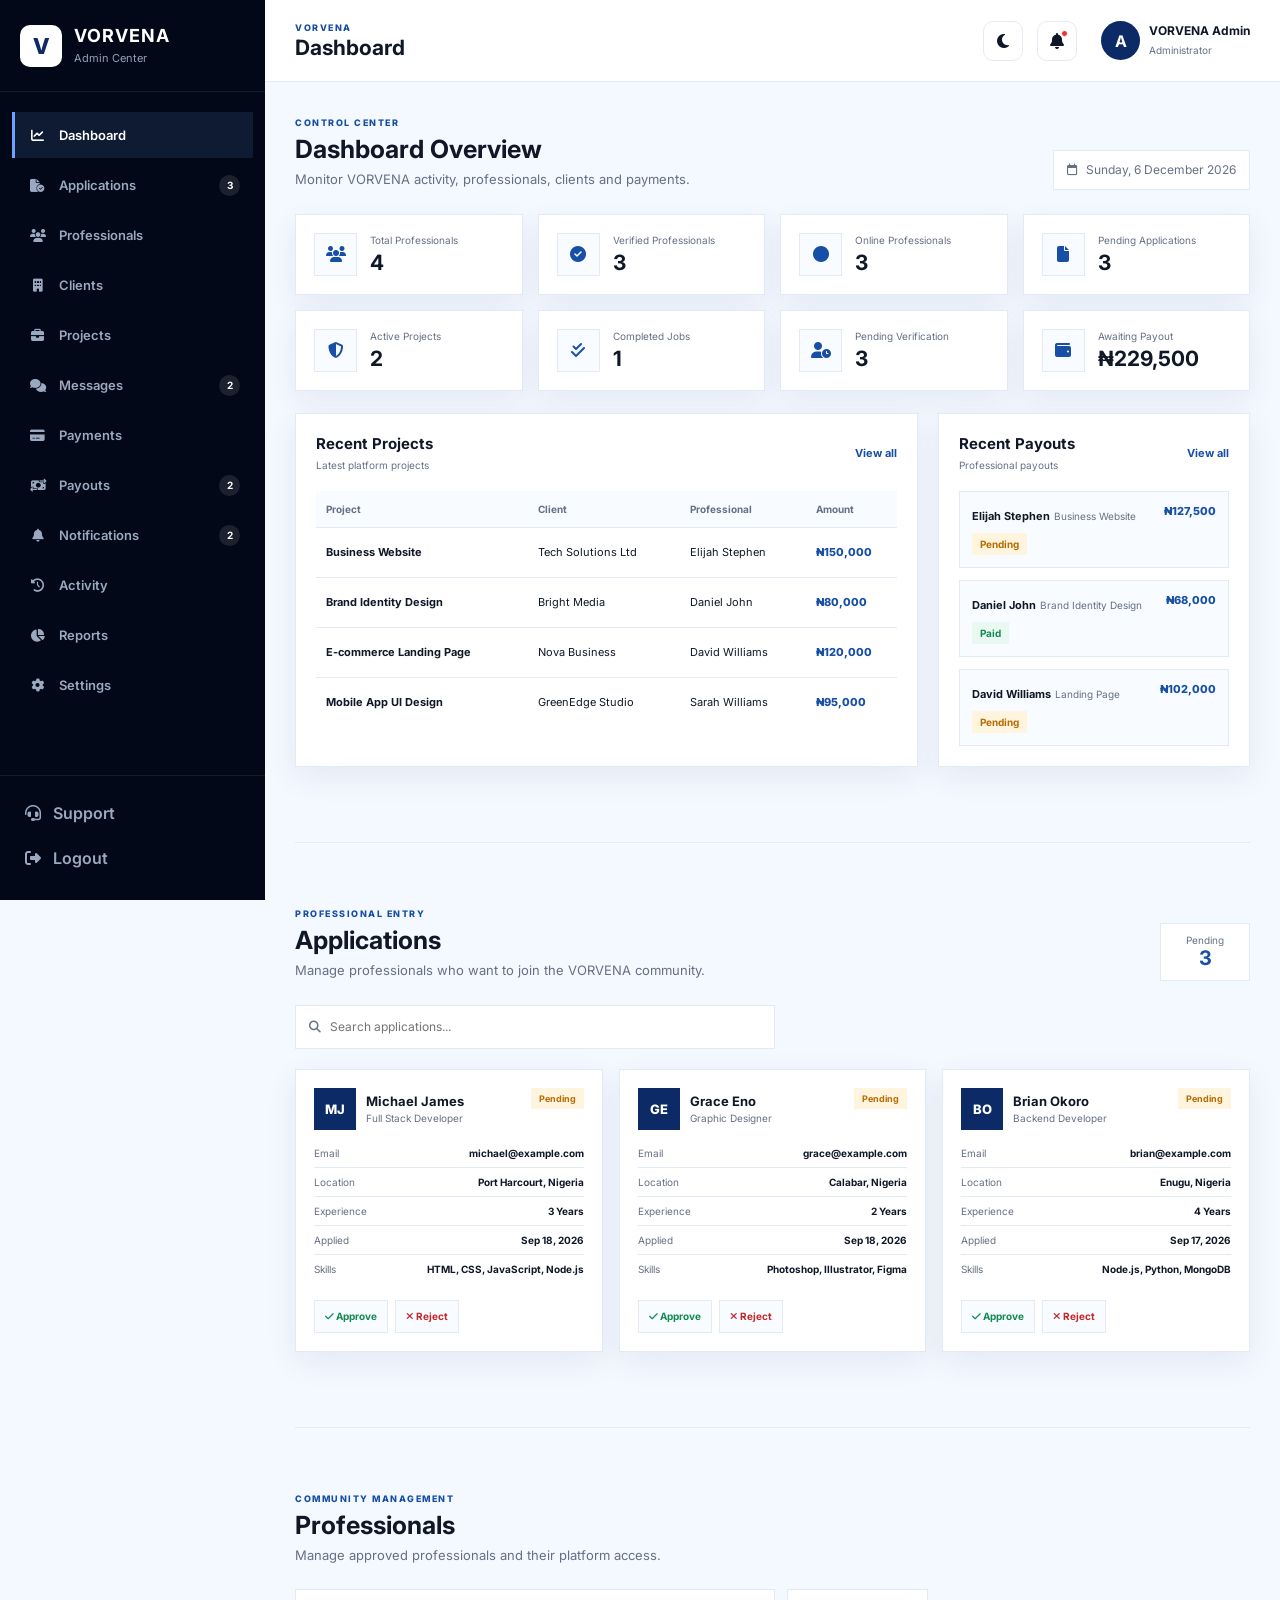
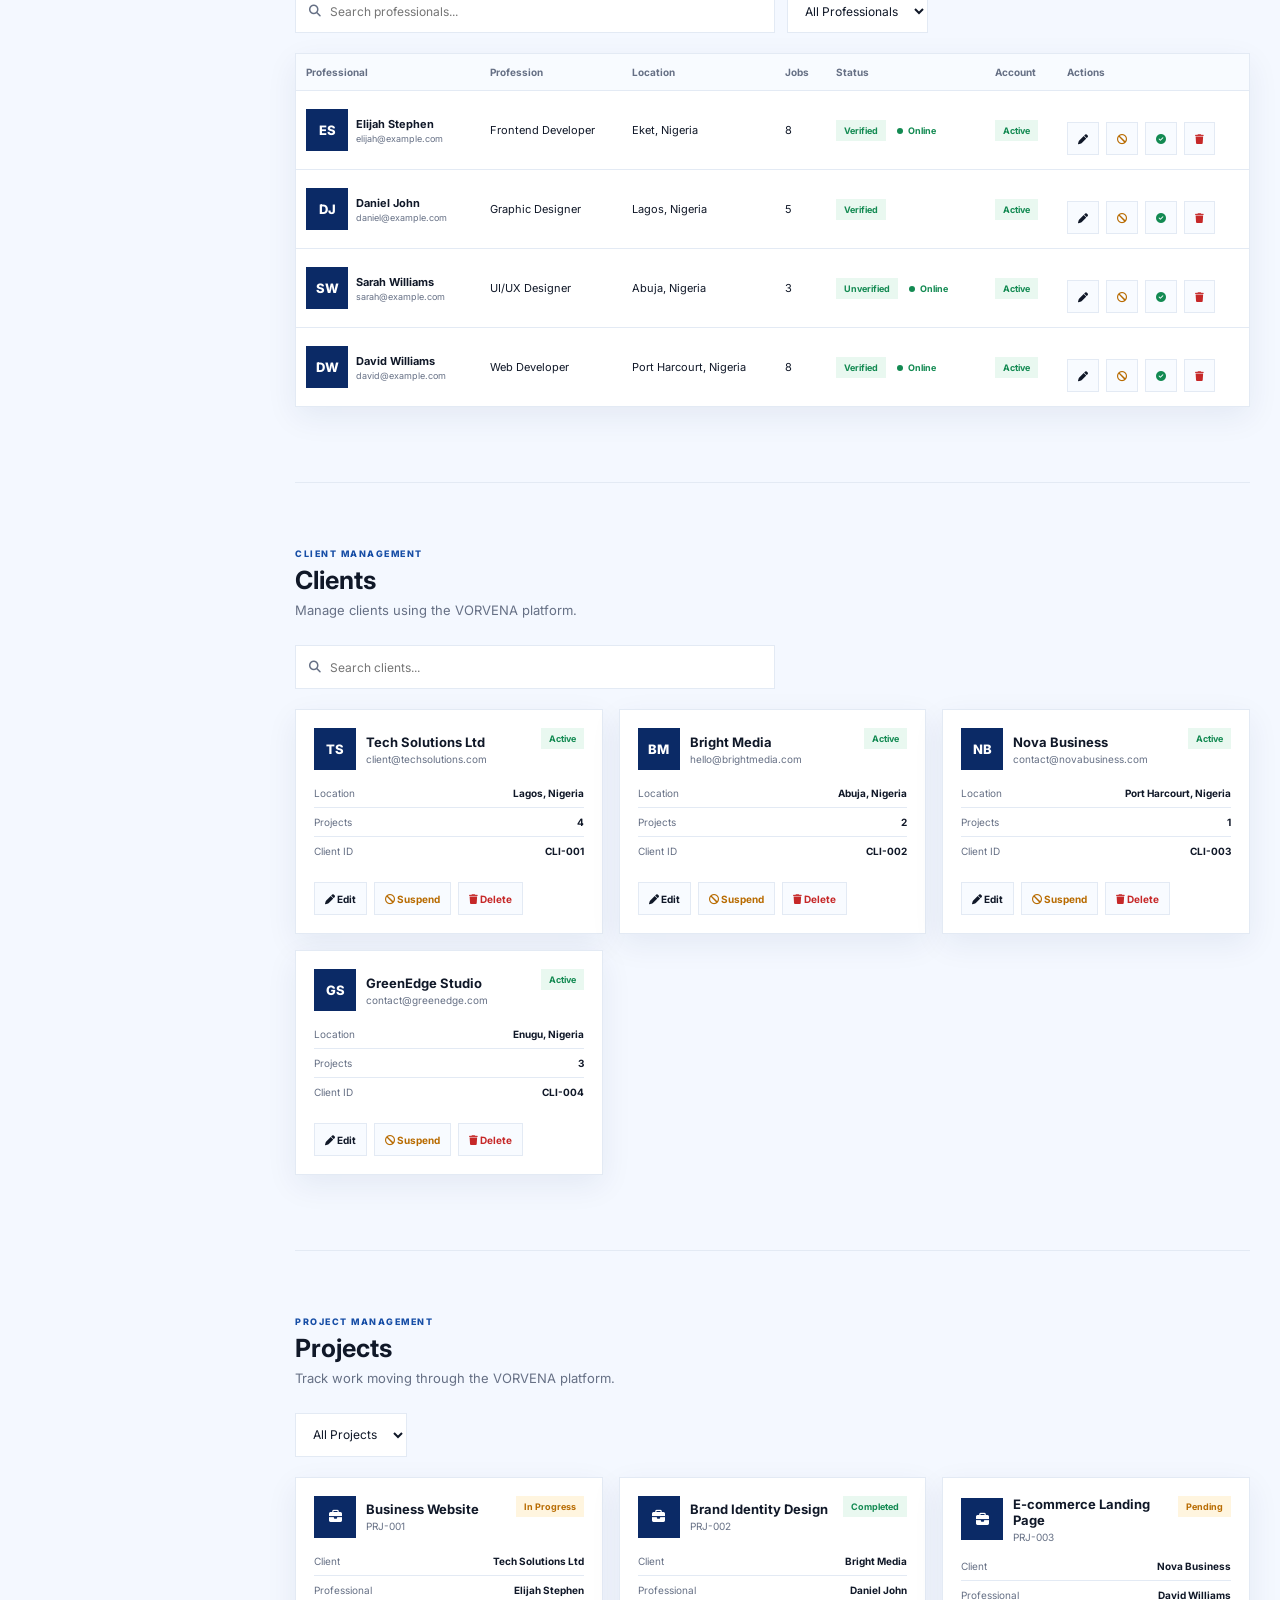
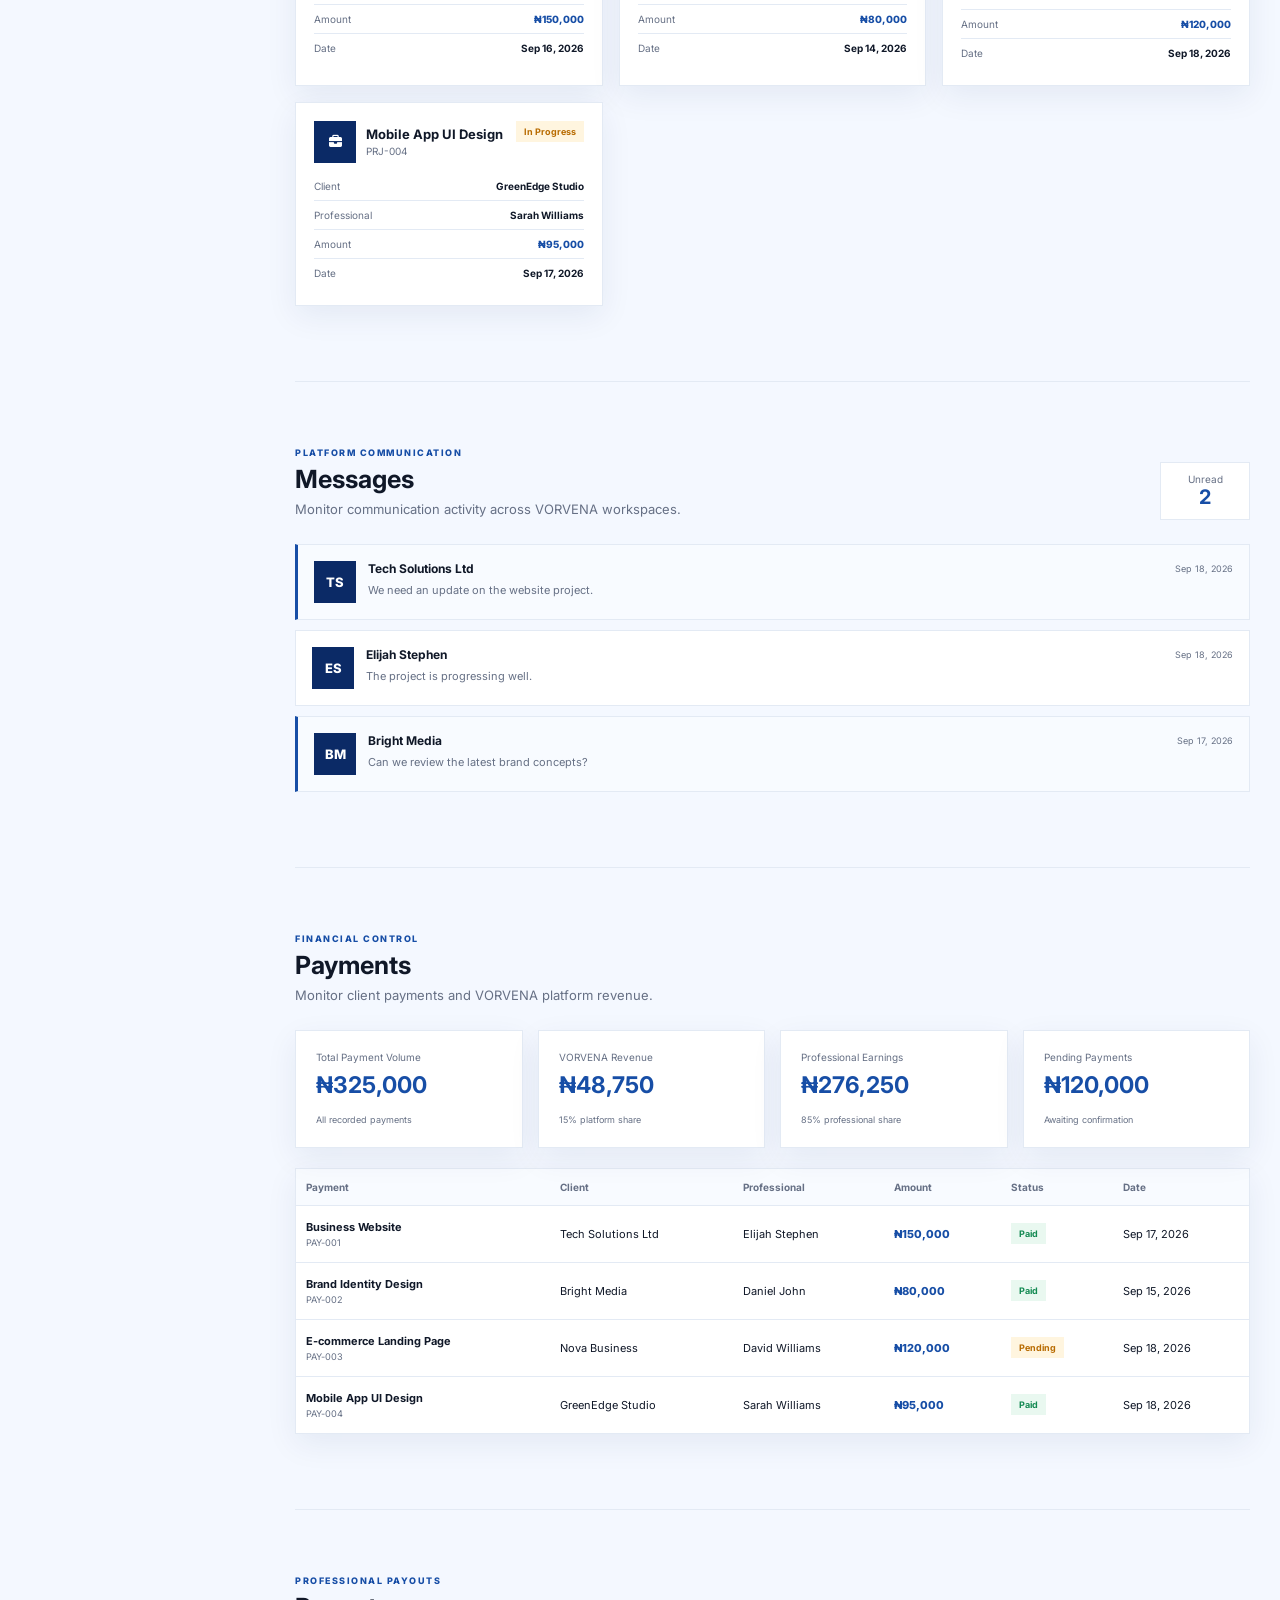
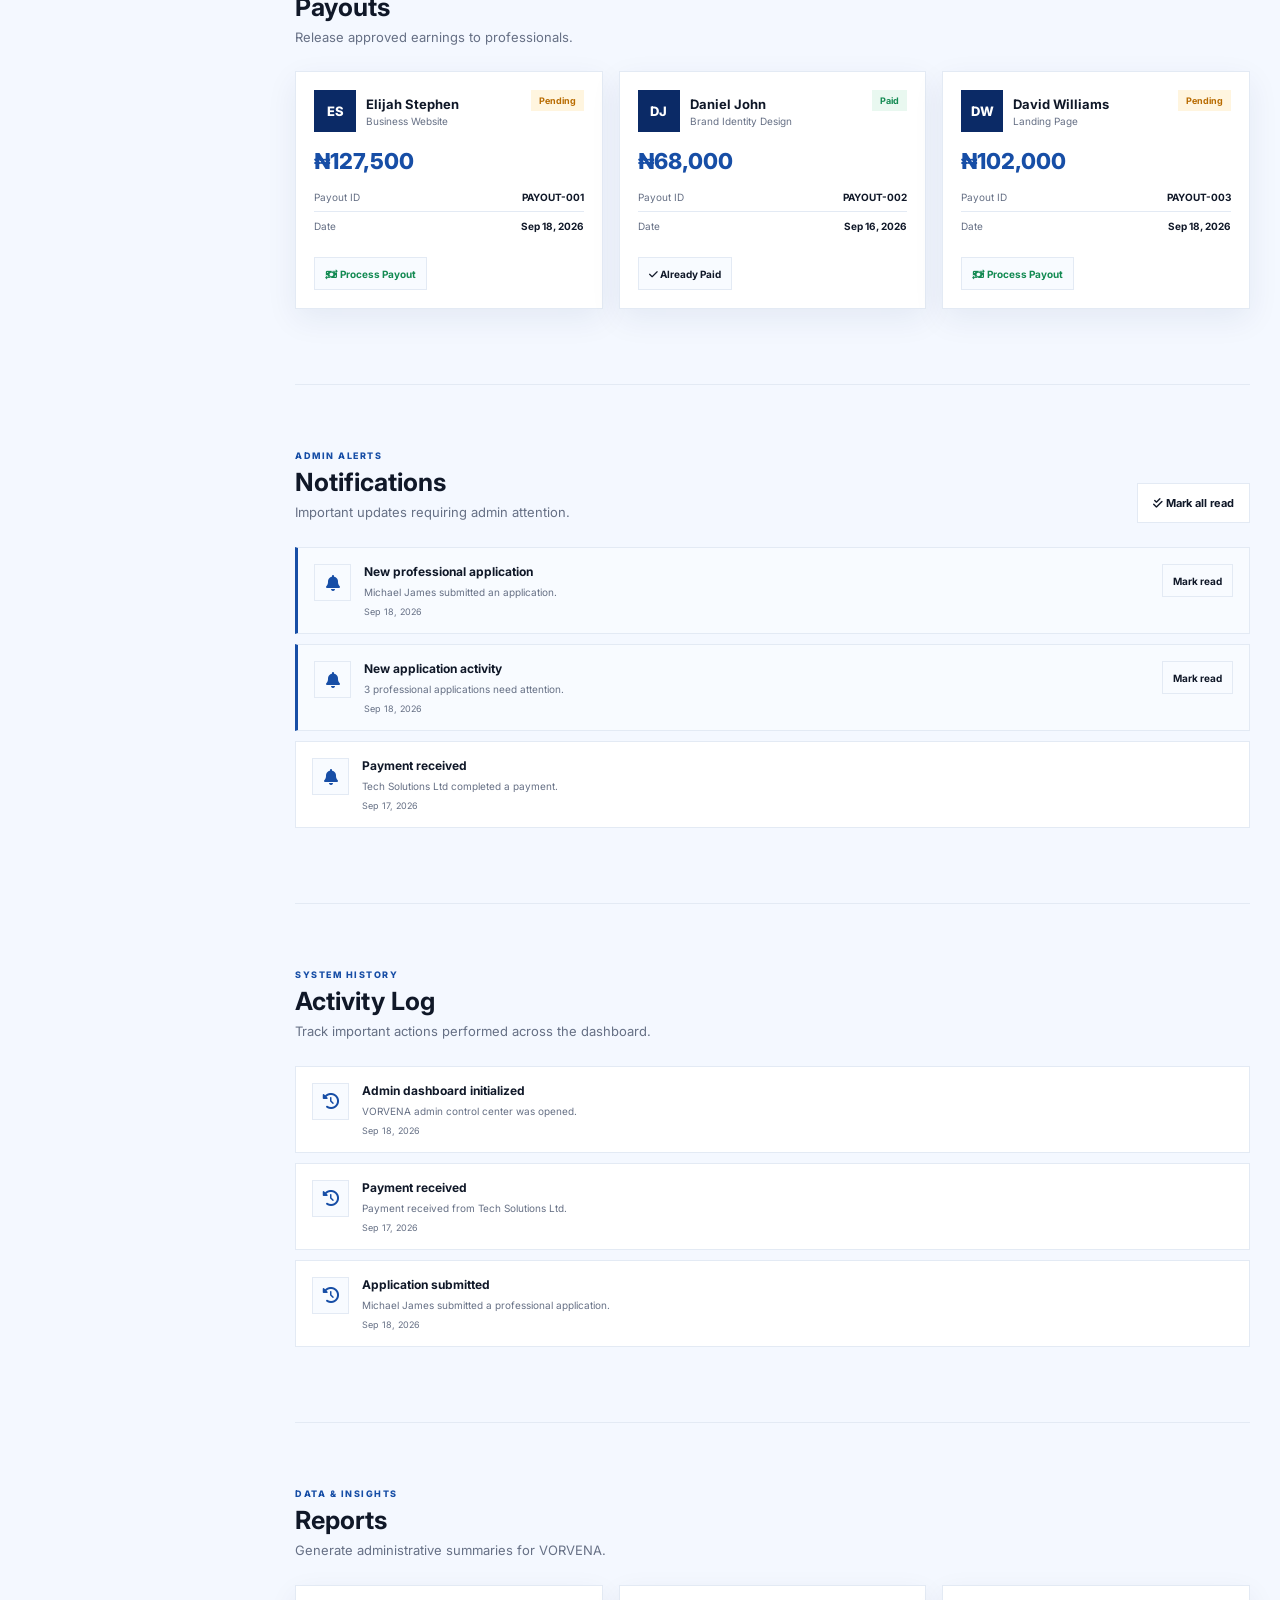
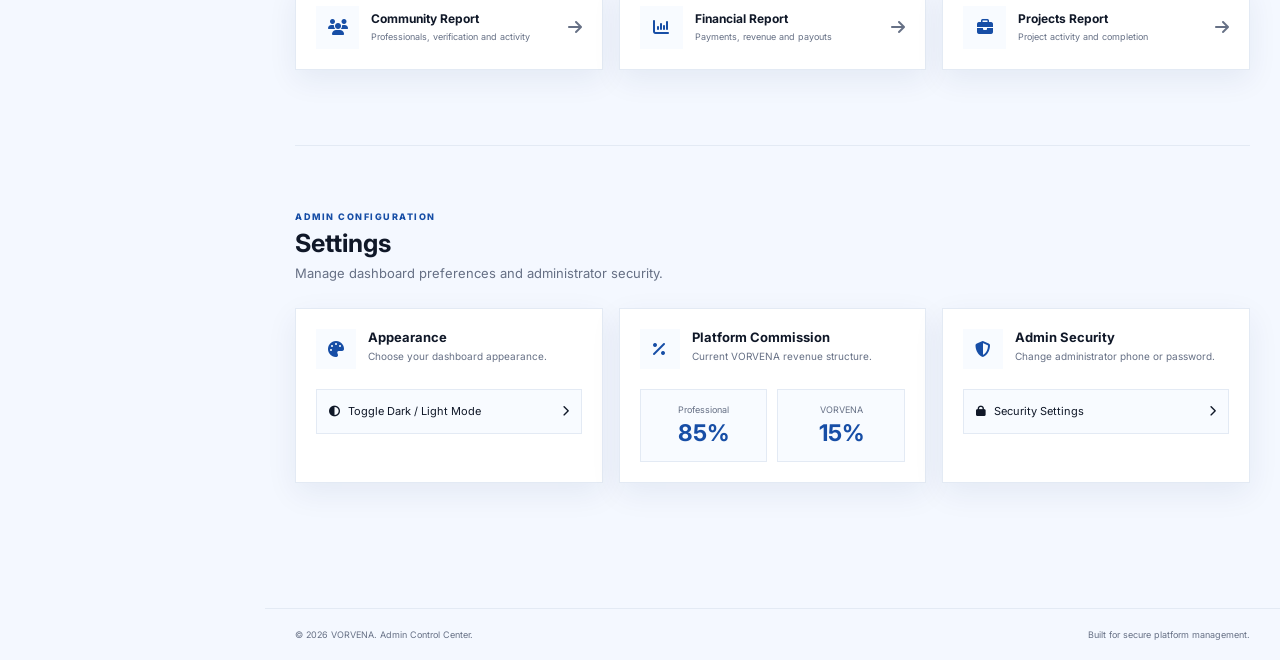
==== commit 0e7c37bf: "latest Update" ====
--- a/admin.html
+++ b/admin.html
@@ -1,2470 +1,1012 @@
 <!DOCTYPE html>
 <html lang="en">
-
 <head>
     <meta charset="UTF-8">
     <meta name="viewport" content="width=device-width, initial-scale=1.0">
-
-    <meta name="description"
-        content="VORVENA Admin Dashboard and Community Management System">
-
-    <title>VORVENA Admin</title>
-
-    <!-- ================= FONTS & ICONS ================= -->
-
+    <meta name="description" content="VORVENA Admin Control Center">
+    <title>VORVENA | Admin Control Center</title>
+
+    <link rel="stylesheet" href="admin.css">
     <link rel="preconnect" href="https://fonts.googleapis.com">
     <link rel="preconnect" href="https://fonts.gstatic.com" crossorigin>
-
-    <link
-        href="https://fonts.googleapis.com/css2?family=Inter:wght@400;500;600;700;800;900&display=swap"
-        rel="stylesheet">
-
-    <link
-        rel="stylesheet"
-        href="https://cdnjs.cloudflare.com/ajax/libs/font-awesome/6.5.2/css/all.min.css">
-
-    <!-- ================= ADMIN CSS ================= -->
-
-    <link rel="stylesheet" href="admin.css">
-
+    <link href="https://fonts.googleapis.com/css2?family=Inter:wght@400;500;600;700;800&display=swap" rel="stylesheet">
+    <link rel="stylesheet" href="https://cdnjs.cloudflare.com/ajax/libs/font-awesome/6.5.2/css/all.min.css">
 </head>
 
 <body>
 
-    <!-- =====================================================
-         MOBILE SIDEBAR OVERLAY
-    ====================================================== -->
-
-    <div class="sidebar-overlay" id="sidebarOverlay"></div>
-
-
-    <!-- =====================================================
-         ADMIN LAYOUT
-    ====================================================== -->
-
-    <div class="admin-layout">
-
-
-        <!-- =================================================
-             SIDEBAR
-        ================================================== -->
-
-        <aside class="sidebar" id="sidebar">
-
-            <!-- LOGO -->
-
-            <div class="sidebar-logo">
-
-                <span>V</span>
-
-                <div>
-                    <strong>VORVENA</strong>
-                    <small>ADMIN CONTROL</small>
-                </div>
-
-            </div>
-
-
-            <!-- ADMIN PROFILE -->
-
-            <div class="sidebar-admin">
-
-                <div class="sidebar-admin-avatar">
-                    AD
-                </div>
-
-                <div>
-                    <strong>Admin</strong>
-                    <small>Administrator</small>
-                </div>
-
-                <span class="admin-status-dot"></span>
-
-            </div>
-
-
-            <!-- NAVIGATION -->
-
-            <nav class="sidebar-nav" aria-label="Admin navigation">
-
-
-                <!-- OVERVIEW -->
-
-                <a href="#dashboard"
-                    class="nav-link active"
-                    data-section="dashboard">
-
-                    <span class="nav-icon">
-                        <i class="fa-solid fa-gauge-high"></i>
-                    </span>
-
-                    <span>Dashboard</span>
-
-                </a>
-
-
-                <!-- APPLICATIONS -->
-
-                <a href="#applications"
-                    class="nav-link"
-                    data-section="applications">
-
-                    <span class="nav-icon">
-                        <i class="fa-solid fa-file-circle-check"></i>
-                    </span>
-
-                    <span>Applications</span>
-
-                    <span class="nav-count" id="applicationNavCount">
-                        4
-                    </span>
-
-                </a>
-
-
-                <!-- PROFESSIONALS -->
-
-                <a href="#professionals"
-                    class="nav-link"
-                    data-section="professionals">
-
-                    <span class="nav-icon">
+<div class="sidebar-overlay" id="sidebarOverlay"></div>
+
+<aside class="sidebar" id="sidebar">
+
+    <div class="sidebar-logo">
+        <div class="logo-mark">V</div>
+        <div>
+            <h2>VORVENA</h2>
+            <span>Admin Center</span>
+        </div>
+    </div>
+
+    <nav class="sidebar-nav">
+
+        <a href="#dashboard" class="nav-link active" data-section="dashboard" data-title="Dashboard">
+            <i class="fa-solid fa-chart-line"></i>
+            <span>Dashboard</span>
+        </a>
+
+        <a href="#applications" class="nav-link" data-section="applications" data-title="Applications">
+            <i class="fa-solid fa-file-circle-check"></i>
+            <span>Applications</span>
+            <b id="applicationNavCount">0</b>
+        </a>
+
+        <a href="#professionals" class="nav-link" data-section="professionals" data-title="Professionals">
+            <i class="fa-solid fa-users"></i>
+            <span>Professionals</span>
+        </a>
+
+        <a href="#clients" class="nav-link" data-section="clients" data-title="Clients">
+            <i class="fa-solid fa-building"></i>
+            <span>Clients</span>
+        </a>
+
+        <a href="#projects" class="nav-link" data-section="projects" data-title="Projects">
+            <i class="fa-solid fa-briefcase"></i>
+            <span>Projects</span>
+        </a>
+
+        <a href="#messages" class="nav-link" data-section="messages" data-title="Messages">
+            <i class="fa-solid fa-comments"></i>
+            <span>Messages</span>
+            <b id="messageNavCount">0</b>
+        </a>
+
+        <a href="#payments" class="nav-link" data-section="payments" data-title="Payments">
+            <i class="fa-solid fa-credit-card"></i>
+            <span>Payments</span>
+        </a>
+
+        <a href="#payouts" class="nav-link" data-section="payouts" data-title="Payouts">
+            <i class="fa-solid fa-money-bill-transfer"></i>
+            <span>Payouts</span>
+            <b id="payoutNavCount">0</b>
+        </a>
+
+        <a href="#notifications" class="nav-link" data-section="notifications" data-title="Notifications">
+            <i class="fa-solid fa-bell"></i>
+            <span>Notifications</span>
+            <b id="notificationNavCount">0</b>
+        </a>
+
+        <a href="#activity" class="nav-link" data-section="activity" data-title="Activity">
+            <i class="fa-solid fa-clock-rotate-left"></i>
+            <span>Activity</span>
+        </a>
+
+        <a href="#reports" class="nav-link" data-section="reports" data-title="Reports">
+            <i class="fa-solid fa-chart-pie"></i>
+            <span>Reports</span>
+        </a>
+
+        <a href="#settings" class="nav-link" data-section="settings" data-title="Settings">
+            <i class="fa-solid fa-gear"></i>
+            <span>Settings</span>
+        </a>
+
+    </nav>
+
+    <div class="sidebar-bottom">
+
+        <button id="supportBtn" class="side-bottom-btn">
+            <i class="fa-solid fa-headset"></i>
+            <span>Support</span>
+        </button>
+
+        <button id="logoutBtn" class="side-bottom-btn logout-btn">
+            <i class="fa-solid fa-right-from-bracket"></i>
+            <span>Logout</span>
+        </button>
+
+    </div>
+
+</aside>
+
+
+<main class="main-content">
+
+    <header class="topbar">
+
+        <div class="topbar-left">
+            <button id="menuBtn" class="icon-btn mobile-menu">
+                <i class="fa-solid fa-bars"></i>
+            </button>
+
+            <div>
+                <span class="topbar-label">VORVENA</span>
+                <h1 id="pageTitle">Dashboard</h1>
+            </div>
+        </div>
+
+        <div class="topbar-right">
+
+            <button id="themeToggle" class="icon-btn" title="Toggle theme">
+                <i class="fa-solid fa-moon"></i>
+            </button>
+
+            <button id="notificationBtn" class="notification-button" title="Notifications">
+                <i class="fa-solid fa-bell"></i>
+                <span id="notificationDot"></span>
+            </button>
+
+            <div class="admin-profile">
+                <div class="admin-avatar">A</div>
+                <div>
+                    <strong>VORVENA Admin</strong>
+                    <span>Administrator</span>
+                </div>
+            </div>
+
+        </div>
+
+    </header>
+
+
+    <div class="page-content">
+
+        <!-- DASHBOARD -->
+        <section class="section" id="dashboard">
+
+            <div class="section-heading">
+                <div>
+                    <span class="eyebrow">CONTROL CENTER</span>
+                    <h2>Dashboard Overview</h2>
+                    <p>Monitor VORVENA activity, professionals, clients and payments.</p>
+                </div>
+
+                <div class="date-box">
+                    <i class="fa-regular fa-calendar"></i>
+                    <span id="currentDate"></span>
+                </div>
+            </div>
+
+
+            <div class="stats-grid">
+
+                <div class="stat-card">
+                    <div class="stat-icon"><i class="fa-solid fa-users"></i></div>
+                    <div>
+                        <span>Total Professionals</span>
+                        <strong id="totalProfessionals">0</strong>
+                    </div>
+                </div>
+
+                <div class="stat-card">
+                    <div class="stat-icon"><i class="fa-solid fa-circle-check"></i></div>
+                    <div>
+                        <span>Verified Professionals</span>
+                        <strong id="verifiedProfessionalsCount">0</strong>
+                    </div>
+                </div>
+
+                <div class="stat-card">
+                    <div class="stat-icon"><i class="fa-solid fa-circle"></i></div>
+                    <div>
+                        <span>Online Professionals</span>
+                        <strong id="onlineProfessionals">0</strong>
+                    </div>
+                </div>
+
+                <div class="stat-card">
+                    <div class="stat-icon"><i class="fa-solid fa-file"></i></div>
+                    <div>
+                        <span>Pending Applications</span>
+                        <strong id="pendingApplications">0</strong>
+                    </div>
+                </div>
+
+                <div class="stat-card">
+                    <div class="stat-icon"><i class="fa-solid fa-shield-halved"></i></div>
+                    <div>
+                        <span>Active Projects</span>
+                        <strong id="activeProjectsCount">0</strong>
+                    </div>
+                </div>
+
+                <div class="stat-card">
+                    <div class="stat-icon"><i class="fa-solid fa-check-double"></i></div>
+                    <div>
+                        <span>Completed Jobs</span>
+                        <strong id="completedJobsCount">0</strong>
+                    </div>
+                </div>
+
+                <div class="stat-card">
+                    <div class="stat-icon"><i class="fa-solid fa-user-clock"></i></div>
+                    <div>
+                        <span>Pending Verification</span>
+                        <strong id="pendingVerificationCount">0</strong>
+                    </div>
+                </div>
+
+                <div class="stat-card">
+                    <div class="stat-icon"><i class="fa-solid fa-wallet"></i></div>
+                    <div>
+                        <span>Awaiting Payout</span>
+                        <strong id="awaitingPayout">₦0</strong>
+                    </div>
+                </div>
+
+            </div>
+
+
+            <div class="dashboard-grid">
+
+                <div class="panel large-panel">
+                    <div class="panel-heading">
+                        <div>
+                            <h3>Recent Projects</h3>
+                            <span>Latest platform projects</span>
+                        </div>
+                        <a href="#projects" class="view-link">View all</a>
+                    </div>
+
+                    <div class="table-wrap">
+                        <table>
+                            <thead>
+                                <tr>
+                                    <th>Project</th>
+                                    <th>Client</th>
+                                    <th>Professional</th>
+                                    <th>Amount</th>
+                                    <th>Status</th>
+                                </tr>
+                            </thead>
+                            <tbody id="recentProjectsBody"></tbody>
+                        </table>
+                    </div>
+                </div>
+
+
+                <div class="panel">
+                    <div class="panel-heading">
+                        <div>
+                            <h3>Recent Payouts</h3>
+                            <span>Professional payouts</span>
+                        </div>
+                        <a href="#payouts" class="view-link">View all</a>
+                    </div>
+
+                    <div id="dashboardPayoutList" class="mini-list"></div>
+                </div>
+
+            </div>
+
+        </section>
+
+
+        <!-- APPLICATIONS -->
+        <section class="section" id="applications">
+
+            <div class="section-heading">
+                <div>
+                    <span class="eyebrow">PROFESSIONAL ENTRY</span>
+                    <h2>Applications</h2>
+                    <p>Manage professionals who want to join the VORVENA community.</p>
+                </div>
+
+                <div class="section-counter">
+                    <span>Pending</span>
+                    <strong id="applicationCount">0</strong>
+                </div>
+            </div>
+
+            <div class="toolbar">
+                <div class="search-box">
+                    <i class="fa-solid fa-magnifying-glass"></i>
+                    <input id="applicationSearch" type="search" placeholder="Search applications...">
+                </div>
+            </div>
+
+            <div id="applicationsList" class="card-grid"></div>
+
+        </section>
+
+
+        <!-- PROFESSIONALS -->
+        <section class="section" id="professionals">
+
+            <div class="section-heading">
+                <div>
+                    <span class="eyebrow">COMMUNITY MANAGEMENT</span>
+                    <h2>Professionals</h2>
+                    <p>Manage approved professionals and their platform access.</p>
+                </div>
+            </div>
+
+            <div class="toolbar">
+
+                <div class="search-box">
+                    <i class="fa-solid fa-magnifying-glass"></i>
+                    <input id="professionalSearch" type="search" placeholder="Search professionals...">
+                </div>
+
+                <select id="professionalFilter" class="filter-select">
+                    <option value="all">All Professionals</option>
+                    <option value="online">Online</option>
+                    <option value="verified">Verified</option>
+                    <option value="unverified">Unverified</option>
+                    <option value="active">Active</option>
+                    <option value="suspended">Suspended</option>
+                </select>
+
+            </div>
+
+            <div class="table-panel">
+                <div class="table-wrap">
+                    <table>
+                        <thead>
+                            <tr>
+                                <th>Professional</th>
+                                <th>Profession</th>
+                                <th>Location</th>
+                                <th>Jobs</th>
+                                <th>Status</th>
+                                <th>Account</th>
+                                <th>Actions</th>
+                            </tr>
+                        </thead>
+                        <tbody id="professionalsTable"></tbody>
+                    </table>
+                </div>
+            </div>
+
+        </section>
+
+
+        <!-- CLIENTS -->
+        <section class="section" id="clients">
+
+            <div class="section-heading">
+                <div>
+                    <span class="eyebrow">CLIENT MANAGEMENT</span>
+                    <h2>Clients</h2>
+                    <p>Manage clients using the VORVENA platform.</p>
+                </div>
+            </div>
+
+            <div class="toolbar">
+                <div class="search-box">
+                    <i class="fa-solid fa-magnifying-glass"></i>
+                    <input id="clientSearch" type="search" placeholder="Search clients...">
+                </div>
+            </div>
+
+            <div id="clientsList" class="card-grid"></div>
+
+        </section>
+
+
+        <!-- PROJECTS -->
+        <section class="section" id="projects">
+
+            <div class="section-heading">
+                <div>
+                    <span class="eyebrow">PROJECT MANAGEMENT</span>
+                    <h2>Projects</h2>
+                    <p>Track work moving through the VORVENA platform.</p>
+                </div>
+            </div>
+
+            <div class="toolbar">
+                <select id="projectFilter" class="filter-select">
+                    <option value="all">All Projects</option>
+                    <option value="pending">Pending</option>
+                    <option value="in progress">In Progress</option>
+                    <option value="completed">Completed</option>
+                    <option value="cancelled">Cancelled</option>
+                </select>
+            </div>
+
+            <div id="projectsList" class="card-grid"></div>
+
+        </section>
+
+
+        <!-- MESSAGES -->
+        <section class="section" id="messages">
+
+            <div class="section-heading">
+                <div>
+                    <span class="eyebrow">PLATFORM COMMUNICATION</span>
+                    <h2>Messages</h2>
+                    <p>Monitor communication activity across VORVENA workspaces.</p>
+                </div>
+
+                <div class="section-counter">
+                    <span>Unread</span>
+                    <strong id="messageCount">0</strong>
+                </div>
+            </div>
+
+            <div id="messagesList" class="message-list"></div>
+
+        </section>
+
+
+        <!-- PAYMENTS -->
+        <section class="section" id="payments">
+
+            <div class="section-heading">
+                <div>
+                    <span class="eyebrow">FINANCIAL CONTROL</span>
+                    <h2>Payments</h2>
+                    <p>Monitor client payments and VORVENA platform revenue.</p>
+                </div>
+            </div>
+
+            <div class="finance-grid">
+
+                <div class="finance-card">
+                    <span>Total Payment Volume</span>
+                    <strong id="totalPaymentVolume">₦0</strong>
+                    <small>All recorded payments</small>
+                </div>
+
+                <div class="finance-card">
+                    <span>VORVENA Revenue</span>
+                    <strong id="vorvenaRevenue">₦0</strong>
+                    <small>15% platform share</small>
+                </div>
+
+                <div class="finance-card">
+                    <span>Professional Earnings</span>
+                    <strong id="professionalEarnings">₦0</strong>
+                    <small>85% professional share</small>
+                </div>
+
+                <div class="finance-card">
+                    <span>Pending Payments</span>
+                    <strong id="pendingPaymentAmount">₦0</strong>
+                    <small>Awaiting confirmation</small>
+                </div>
+
+            </div>
+
+            <div class="table-panel">
+                <div class="table-wrap">
+                    <table>
+                        <thead>
+                            <tr>
+                                <th>Payment</th>
+                                <th>Client</th>
+                                <th>Professional</th>
+                                <th>Amount</th>
+                                <th>Status</th>
+                                <th>Date</th>
+                            </tr>
+                        </thead>
+                        <tbody id="paymentsTableBody"></tbody>
+                    </table>
+                </div>
+            </div>
+
+        </section>
+
+
+        <!-- PAYOUTS -->
+        <section class="section" id="payouts">
+
+            <div class="section-heading">
+                <div>
+                    <span class="eyebrow">PROFESSIONAL PAYOUTS</span>
+                    <h2>Payouts</h2>
+                    <p>Release approved earnings to professionals.</p>
+                </div>
+            </div>
+
+            <div id="payoutsList" class="card-grid"></div>
+
+        </section>
+
+
+        <!-- NOTIFICATIONS -->
+        <section class="section" id="notifications">
+
+            <div class="section-heading">
+                <div>
+                    <span class="eyebrow">ADMIN ALERTS</span>
+                    <h2>Notifications</h2>
+                    <p>Important updates requiring admin attention.</p>
+                </div>
+
+                <button id="markNotificationsRead" class="secondary-btn">
+                    <i class="fa-solid fa-check-double"></i>
+                    Mark all read
+                </button>
+            </div>
+
+            <div class="notification-list"></div>
+
+        </section>
+
+
+        <!-- ACTIVITY -->
+        <section class="section" id="activity">
+
+            <div class="section-heading">
+                <div>
+                    <span class="eyebrow">SYSTEM HISTORY</span>
+                    <h2>Activity Log</h2>
+                    <p>Track important actions performed across the dashboard.</p>
+                </div>
+            </div>
+
+            <div id="activityLog" class="activity-list"></div>
+
+        </section>
+
+
+        <!-- REPORTS -->
+        <section class="section" id="reports">
+
+            <div class="section-heading">
+                <div>
+                    <span class="eyebrow">DATA & INSIGHTS</span>
+                    <h2>Reports</h2>
+                    <p>Generate administrative summaries for VORVENA.</p>
+                </div>
+            </div>
+
+            <div class="report-grid">
+
+                <button class="report-btn" data-report="community">
+                    <div class="report-icon">
                         <i class="fa-solid fa-users"></i>
-                    </span>
-
-                    <span>Professionals</span>
-
-                </a>
-
-
-                <!-- CLIENTS -->
-
-                <a href="#clients"
-                    class="nav-link"
-                    data-section="clients">
-
-                    <span class="nav-icon">
-                        <i class="fa-solid fa-building"></i>
-                    </span>
-
-                    <span>Clients</span>
-
-                </a>
-
-
-                <!-- PROJECTS -->
-
-                <a href="#projects"
-                    class="nav-link"
-                    data-section="projects">
-
-                    <span class="nav-icon">
+                    </div>
+                    <div>
+                        <strong>Community Report</strong>
+                        <span>Professionals, verification and activity</span>
+                    </div>
+                    <i class="fa-solid fa-arrow-right"></i>
+                </button>
+
+                <button class="report-btn" data-report="financial">
+                    <div class="report-icon">
+                        <i class="fa-solid fa-chart-column"></i>
+                    </div>
+                    <div>
+                        <strong>Financial Report</strong>
+                        <span>Payments, revenue and payouts</span>
+                    </div>
+                    <i class="fa-solid fa-arrow-right"></i>
+                </button>
+
+                <button class="report-btn" data-report="projects">
+                    <div class="report-icon">
                         <i class="fa-solid fa-briefcase"></i>
-                    </span>
-
-                    <span>Projects</span>
-
-                </a>
-
-
-                <!-- MESSAGES -->
-
-                <a href="#messages"
-                    class="nav-link"
-                    data-section="messages">
-
-                    <span class="nav-icon">
-                        <i class="fa-solid fa-comments"></i>
-                    </span>
-
-                    <span>Messages</span>
-
-                    <span class="nav-count" id="messageNavCount">
-                        3
-                    </span>
-
-                </a>
-
-
-                <!-- PAYMENTS -->
-
-                <a href="#payments"
-                    class="nav-link"
-                    data-section="payments">
-
-                    <span class="nav-icon">
-                        <i class="fa-solid fa-credit-card"></i>
-                    </span>
-
-                    <span>Payments</span>
-
-                </a>
-
-
-                <!-- PAYOUTS -->
-
-                <a href="#payouts"
-                    class="nav-link"
-                    data-section="payouts">
-
-                    <span class="nav-icon">
-                        <i class="fa-solid fa-money-bill-transfer"></i>
-                    </span>
-
-                    <span>Payouts</span>
-
-                    <span class="nav-count danger-count" id="payoutNavCount">
-                        2
-                    </span>
-
-                </a>
-
-
-                <!-- NOTIFICATIONS -->
-
-                <a href="#notifications"
-                    class="nav-link"
-                    data-section="notifications">
-
-                    <span class="nav-icon">
-                        <i class="fa-solid fa-bell"></i>
-                    </span>
-
-                    <span>Notifications</span>
-
-                    <span class="nav-count" id="notificationNavCount">
-                        4
-                    </span>
-
-                </a>
-
-
-                <!-- ACTIVITY -->
-
-                <a href="#activity"
-                    class="nav-link"
-                    data-section="activity">
-
-                    <span class="nav-icon">
-                        <i class="fa-solid fa-clock-rotate-left"></i>
-                    </span>
-
-                    <span>Activity</span>
-
-                </a>
-
-
-                <!-- REPORTS -->
-
-                <a href="#reports"
-                    class="nav-link"
-                    data-section="reports">
-
-                    <span class="nav-icon">
-                        <i class="fa-solid fa-chart-column"></i>
-                    </span>
-
-                    <span>Reports</span>
-
-                </a>
-
-
-                <!-- SETTINGS -->
-
-                <a href="#settings"
-                    class="nav-link"
-                    data-section="settings">
-
-                    <span class="nav-icon">
-                        <i class="fa-solid fa-gear"></i>
-                    </span>
-
-                    <span>Settings</span>
-
-                </a>
-
-            </nav>
-
-
-            <!-- SIDEBAR BOTTOM -->
-
-            <div class="sidebar-bottom">
-
-                <button
-                    type="button"
-                    class="sidebar-bottom-btn"
-                    id="supportBtn">
-
-                    <span class="nav-icon">
-                        <i class="fa-solid fa-headset"></i>
-                    </span>
-
-                    <span>Support</span>
-
+                    </div>
+                    <div>
+                        <strong>Projects Report</strong>
+                        <span>Project activity and completion</span>
+                    </div>
+                    <i class="fa-solid fa-arrow-right"></i>
                 </button>
 
-
-                <button
-                    type="button"
-                    class="logout-btn"
-                    id="logoutBtn">
-
-                    <span class="nav-icon">
-                        <i class="fa-solid fa-right-from-bracket"></i>
-                    </span>
-
-                    <span>Logout</span>
-
-                </button>
-
-            </div>
-
-        </aside>
-
-
-
-        <!-- =================================================
-             MAIN CONTENT
-        ================================================== -->
-
-        <main class="main-content">
-
-
-            <!-- =================================================
-                 TOPBAR
-            ================================================== -->
-
-            <header class="topbar">
-
-                <div class="topbar-left">
-
-                    <button
-                        type="button"
-                        class="menu-btn"
-                        id="menuBtn"
-                        aria-label="Open navigation"
-                        aria-expanded="false">
-
-                        <i class="fa-solid fa-bars"></i>
-
+            </div>
+
+        </section>
+
+
+        <!-- SETTINGS -->
+        <section class="section" id="settings">
+
+            <div class="section-heading">
+                <div>
+                    <span class="eyebrow">ADMIN CONFIGURATION</span>
+                    <h2>Settings</h2>
+                    <p>Manage dashboard preferences and administrator security.</p>
+                </div>
+            </div>
+
+            <div class="settings-grid">
+
+                <div class="settings-card">
+
+                    <div class="settings-card-heading">
+                        <div class="settings-icon">
+                            <i class="fa-solid fa-palette"></i>
+                        </div>
+                        <div>
+                            <h3>Appearance</h3>
+                            <p>Choose your dashboard appearance.</p>
+                        </div>
+                    </div>
+
+                    <button id="settingsThemeBtn" class="settings-action">
+                        <span>
+                            <i class="fa-solid fa-circle-half-stroke"></i>
+                            Toggle Dark / Light Mode
+                        </span>
+                        <i class="fa-solid fa-chevron-right"></i>
                     </button>
 
-
-                    <div class="topbar-heading">
-
-                        <span class="top-label">
-                            VORVENA ADMIN
+                </div>
+
+
+                <div class="settings-card">
+
+                    <div class="settings-card-heading">
+                        <div class="settings-icon">
+                            <i class="fa-solid fa-percent"></i>
+                        </div>
+                        <div>
+                            <h3>Platform Commission</h3>
+                            <p>Current VORVENA revenue structure.</p>
+                        </div>
+                    </div>
+
+                    <div class="commission-box">
+                        <div>
+                            <span>Professional</span>
+                            <strong>85%</strong>
+                        </div>
+
+                        <div>
+                            <span>VORVENA</span>
+                            <strong>15%</strong>
+                        </div>
+                    </div>
+
+                </div>
+
+
+                <div class="settings-card">
+
+                    <div class="settings-card-heading">
+                        <div class="settings-icon">
+                            <i class="fa-solid fa-shield-halved"></i>
+                        </div>
+                        <div>
+                            <h3>Admin Security</h3>
+                            <p>Change administrator phone or password.</p>
+                        </div>
+                    </div>
+
+                    <button class="settings-action" id="openSecurityBtn">
+                        <span>
+                            <i class="fa-solid fa-lock"></i>
+                            Security Settings
                         </span>
-
-                        <h1 id="pageTitle">
-                            Dashboard
-                        </h1>
-
-                    </div>
-
-                </div>
-
-
-                <div class="topbar-right">
-
-
-                    <!-- THEME -->
-
-                    <button
-                        type="button"
-                        class="theme-toggle"
-                        id="themeToggle"
-                        aria-label="Toggle theme">
-
-                        <i class="fa-solid fa-moon"></i>
-
+                        <i class="fa-solid fa-chevron-right"></i>
                     </button>
 
-
-                    <!-- NOTIFICATIONS -->
-
-                    <button
-                        type="button"
-                        class="notification-btn"
-                        id="notificationBtn"
-                        aria-label="View notifications">
-
-                        <i class="fa-solid fa-bell"></i>
-
-                        <span id="notificationDot"></span>
-
+                </div>
+
+            </div>
+
+        </section>
+
+    </div>
+
+
+    <footer class="admin-footer">
+        <span>© 2026 VORVENA. Admin Control Center.</span>
+        <span>Built for secure platform management.</span>
+    </footer>
+
+</main>
+
+
+<!-- PROFESSIONAL EDIT MODAL -->
+<div class="modal-overlay" id="editModal">
+
+    <div class="modal">
+
+        <div class="modal-header">
+            <div>
+                <span class="eyebrow">PROFESSIONAL</span>
+                <h3>Edit Professional</h3>
+            </div>
+
+            <button id="closeEditModal" class="modal-close">
+                <i class="fa-solid fa-xmark"></i>
+            </button>
+        </div>
+
+        <form id="editProfessionalForm">
+
+            <input type="hidden" id="editId">
+
+            <div class="form-grid">
+
+                <div class="form-group">
+                    <label>Name</label>
+                    <input id="editName" required>
+                </div>
+
+                <div class="form-group">
+                    <label>Profession</label>
+                    <input id="editProfession" required>
+                </div>
+
+                <div class="form-group">
+                    <label>Email</label>
+                    <input id="editEmail" type="email" required>
+                </div>
+
+                <div class="form-group">
+                    <label>Location</label>
+                    <input id="editLocation" required>
+                </div>
+
+                <div class="form-group">
+                    <label>Successful Jobs</label>
+                    <input id="editJobs" type="number" min="0" required>
+                </div>
+
+                <div class="form-group">
+                    <label>Account Status</label>
+                    <select id="editStatus">
+                        <option value="Active">Active</option>
+                        <option value="Suspended">Suspended</option>
+                    </select>
+                </div>
+
+            </div>
+
+            <div class="modal-actions">
+                <button type="button" id="cancelEdit" class="secondary-btn">Cancel</button>
+                <button type="submit" class="primary-btn">Save Changes</button>
+            </div>
+
+        </form>
+
+    </div>
+
+</div>
+
+
+<!-- CLIENT EDIT MODAL -->
+<div class="modal-overlay" id="clientEditModal">
+
+    <div class="modal">
+
+        <div class="modal-header">
+            <div>
+                <span class="eyebrow">CLIENT</span>
+                <h3>Edit Client</h3>
+            </div>
+
+            <button id="closeClientEditModal" class="modal-close">
+                <i class="fa-solid fa-xmark"></i>
+            </button>
+        </div>
+
+        <form id="clientEditForm">
+
+            <input type="hidden" id="editClientId">
+
+            <div class="form-grid">
+
+                <div class="form-group">
+                    <label>Company / Client Name</label>
+                    <input id="editClientName" required>
+                </div>
+
+                <div class="form-group">
+                    <label>Email</label>
+                    <input id="editClientEmail" type="email" required>
+                </div>
+
+                <div class="form-group">
+                    <label>Location</label>
+                    <input id="editClientLocation" required>
+                </div>
+
+                <div class="form-group">
+                    <label>Projects</label>
+                    <input id="editClientProjects" type="number" min="0" required>
+                </div>
+
+                <div class="form-group full-width">
+                    <label>Status</label>
+                    <select id="editClientStatus">
+                        <option value="Active">Active</option>
+                        <option value="Suspended">Suspended</option>
+                    </select>
+                </div>
+
+            </div>
+
+            <div class="modal-actions">
+                <button type="button" id="cancelClientEdit" class="secondary-btn">Cancel</button>
+                <button type="submit" class="primary-btn">Save Changes</button>
+            </div>
+
+        </form>
+
+    </div>
+
+</div>
+
+
+<!-- DELETE MODAL -->
+<div class="modal-overlay" id="deleteModal">
+
+    <div class="modal small-modal">
+
+        <div class="danger-icon">
+            <i class="fa-solid fa-trash"></i>
+        </div>
+
+        <h3 id="deleteModalTitle">Delete Account</h3>
+
+        <p>
+            Are you sure you want to delete
+            <strong id="deleteTargetName"></strong>?
+            This action cannot be undone.
+        </p>
+
+        <input type="hidden" id="deleteTargetId">
+        <input type="hidden" id="deleteTargetType">
+
+        <div class="modal-actions">
+            <button id="cancelDelete" class="secondary-btn">Cancel</button>
+            <button id="confirmDelete" class="danger-btn">Delete</button>
+        </div>
+
+    </div>
+
+</div>
+
+
+<!-- SUSPEND MODAL -->
+<div class="modal-overlay" id="suspendModal">
+
+    <div class="modal small-modal">
+
+        <div class="warning-icon">
+            <i class="fa-solid fa-ban"></i>
+        </div>
+
+        <h3 id="suspendModalTitle">Suspend Account</h3>
+
+        <p>
+            Are you sure you want to
+            <strong id="suspendActionText">suspend</strong>
+            <strong id="suspendTargetName"></strong>?
+        </p>
+
+        <input type="hidden" id="suspendTargetId">
+        <input type="hidden" id="suspendTargetType">
+
+        <div class="modal-actions">
+            <button id="cancelSuspend" class="secondary-btn">Cancel</button>
+            <button id="confirmSuspend" class="warning-btn">Confirm</button>
+        </div>
+
+    </div>
+
+</div>
+
+
+<!-- PAYOUT MODAL -->
+<div class="modal-overlay" id="payoutModal">
+
+    <div class="modal small-modal">
+
+        <div class="modal-header">
+            <div>
+                <span class="eyebrow">PAYOUT</span>
+                <h3>Process Payout</h3>
+            </div>
+
+            <button id="closePayoutModal" class="modal-close">
+                <i class="fa-solid fa-xmark"></i>
+            </button>
+        </div>
+
+        <input type="hidden" id="payoutId">
+
+        <div class="payout-summary">
+            <div>
+                <span>Professional</span>
+                <strong id="payoutProfessional"></strong>
+            </div>
+
+            <div>
+                <span>Amount</span>
+                <strong id="payoutAmount"></strong>
+            </div>
+        </div>
+
+        <p class="modal-note">
+            Confirming this payout will change the payout status to Paid.
+        </p>
+
+        <div class="modal-actions">
+            <button id="cancelPayout" class="secondary-btn">Cancel</button>
+            <button id="confirmPayout" class="primary-btn">
+                Confirm Payout
+            </button>
+        </div>
+
+    </div>
+
+</div>
+
+
+<!-- SECURITY MODAL -->
+<div class="modal-overlay" id="securityModal">
+
+    <div class="modal">
+
+        <div class="modal-header">
+            <div>
+                <span class="eyebrow">ADMIN SECURITY</span>
+                <h3>Security Settings</h3>
+            </div>
+
+            <button id="closeSecurityModal" class="modal-close">
+                <i class="fa-solid fa-xmark"></i>
+            </button>
+        </div>
+
+        <form id="securityForm">
+
+            <div class="form-group">
+                <label>Current Admin Password</label>
+                <div class="password-input">
+                    <input id="currentAdminPassword" type="password" required>
+                    <button type="button" class="password-toggle" data-target="currentAdminPassword">
+                        <i class="fa-solid fa-eye"></i>
                     </button>
-
-
-                    <!-- ADMIN -->
-
-                    <div class="admin-profile">
-
-                        <div class="admin-avatar">
-                            AD
-                        </div>
-
-                        <div class="admin-info">
-
-                            <strong>Admin</strong>
-
-                            <small>
-                                VORVENA Administrator
-                            </small>
-
-                        </div>
-
-                    </div>
-
-                </div>
-
-            </header>
-
-
-
-            <!-- =================================================
-                 PAGE CONTENT
-            ================================================== -->
-
-            <div class="page-content">
-
-
-                <!-- =================================================
-                     DASHBOARD
-                ================================================== -->
-
-                <section
-                    class="section"
-                    id="dashboard"
-                    data-page-title="Dashboard">
-
-
-                    <div class="page-heading">
-
-                        <div>
-
-                            <span class="section-label">
-                                OVERVIEW
-                            </span>
-
-                            <h2>
-                                Admin Dashboard
-                            </h2>
-
-                            <p>
-                                Monitor VORVENA's community,
-                                professionals, projects,
-                                applications and platform activity.
-                            </p>
-
-                        </div>
-
-                        <div class="dashboard-date">
-
-                            <i class="fa-regular fa-calendar"></i>
-
-                            <span id="currentDate">
-                                Loading date...
-                            </span>
-
-                        </div>
-
-                    </div>
-
-
-                    <!-- MAIN STATS -->
-
-                    <div class="stats-grid dashboard-stats">
-
-
-                        <div class="stat-card">
-
-                            <div class="stat-icon">
-
-                                <i class="fa-solid fa-users"></i>
-
-                            </div>
-
-                            <div>
-
-                                <span>Total Professionals</span>
-
-                                <strong id="totalProfessionals">
-                                    5
-                                </strong>
-
-                            </div>
-
-                        </div>
-
-
-                        <div class="stat-card">
-
-                            <div class="stat-icon online">
-
-                                <i class="fa-solid fa-circle"></i>
-
-                            </div>
-
-                            <div>
-
-                                <span>Online Professionals</span>
-
-                                <strong id="onlineProfessionals">
-                                    3
-                                </strong>
-
-                            </div>
-
-                        </div>
-
-
-                        <div class="stat-card">
-
-                            <div class="stat-icon">
-
-                                <i class="fa-solid fa-file-circle-check"></i>
-
-                            </div>
-
-                            <div>
-
-                                <span>Pending Applications</span>
-
-                                <strong id="pendingApplications">
-                                    4
-                                </strong>
-
-                            </div>
-
-                        </div>
-
-
-                        <div class="stat-card">
-
-                            <div class="stat-icon money">
-
-                                <i class="fa-solid fa-money-bill-transfer"></i>
-
-                            </div>
-
-                            <div>
-
-                                <span>Awaiting Payout</span>
-
-                                <strong id="awaitingPayout">
-                                    2
-                                </strong>
-
-                            </div>
-
-                        </div>
-
-                    </div>
-
-
-
-                    <!-- DASHBOARD OVERVIEW GRID -->
-
-                    <div class="dashboard-grid">
-
-
-                        <!-- COMMUNITY ACTIVITY -->
-
-                        <div class="dashboard-card">
-
-                            <div class="card-header">
-
-                                <div>
-
-                                    <span class="section-label">
-                                        COMMUNITY
-                                    </span>
-
-                                    <h3>
-                                        Community Activity
-                                    </h3>
-
-                                </div>
-
-                                <button
-                                    type="button"
-                                    class="text-btn"
-                                    data-target="professionals">
-
-                                    View Professionals
-                                </button>
-
-                            </div>
-
-
-                            <div class="activity-summary">
-
-
-                                <div class="mini-stat">
-
-                                    <span>
-                                        Active Professionals
-                                    </span>
-
-                                    <strong id="activeProfessionalsCount">
-                                        5
-                                    </strong>
-
-                                </div>
-
-
-                                <div class="mini-stat">
-
-                                    <span>
-                                        Verified Professionals
-                                    </span>
-
-                                    <strong id="verifiedProfessionalsCount">
-                                        3
-                                    </strong>
-
-                                </div>
-
-
-                                <div class="mini-stat">
-
-                                    <span>
-                                        Completed Jobs
-                                    </span>
-
-                                    <strong id="completedJobsCount">
-                                        45
-                                    </strong>
-
-                                </div>
-
-
-                                <div class="mini-stat">
-
-                                    <span>
-                                        Active Projects
-                                    </span>
-
-                                    <strong id="activeProjectsCount">
-                                        3
-                                    </strong>
-
-                                </div>
-
-                            </div>
-
-                        </div>
-
-
-
-                        <!-- AWAITING PAYOUT -->
-
-                        <div class="dashboard-card">
-
-                            <div class="card-header">
-
-                                <div>
-
-                                    <span class="section-label">
-                                        FINANCE
-                                    </span>
-
-                                    <h3>
-                                        Awaiting Payout
-                                    </h3>
-
-                                </div>
-
-                                <button
-                                    type="button"
-                                    class="text-btn"
-                                    data-target="payouts">
-
-                                    View All
-                                </button>
-
-                            </div>
-
-
-                            <div
-                                class="dashboard-payout-list"
-                                id="dashboardPayoutList">
-
-                                <!-- JS will populate -->
-
-                            </div>
-
-                        </div>
-
-                    </div>
-
-
-
-                    <!-- RECENT PROJECTS -->
-
-                    <div class="dashboard-card full-width">
-
-                        <div class="card-header">
-
-                            <div>
-
-                                <span class="section-label">
-                                    PROJECTS
-                                </span>
-
-                                <h3>
-                                    Recent Projects
-                                </h3>
-
-                            </div>
-
-                            <button
-                                type="button"
-                                class="text-btn"
-                                data-target="projects">
-
-                                Manage Projects
-                            </button>
-
-                        </div>
-
-
-                        <div class="recent-projects-table">
-
-                            <div class="table-scroll">
-
-                                <table>
-
-                                    <thead>
-
-                                        <tr>
-
-                                            <th>Project</th>
-                                            <th>Client</th>
-                                            <th>Professional</th>
-                                            <th>Amount</th>
-                                            <th>Status</th>
-                                            <th></th>
-
-                                        </tr>
-
-                                    </thead>
-
-                                    <tbody id="recentProjectsBody">
-
-                                        <!-- JS will populate -->
-
-                                    </tbody>
-
-                                </table>
-
-                            </div>
-
-                        </div>
-
-                    </div>
-
-                </section>
-
-
-
-                <!-- =================================================
-                     APPLICATIONS
-                ================================================== -->
-
-                <section
-                    class="section"
-                    id="applications"
-                    data-page-title="Applications">
-
-
-                    <div class="section-page-heading">
-
-                        <div>
-
-                            <span class="section-label">
-                                COMMUNITY MANAGEMENT
-                            </span>
-
-                            <h2>
-                                Professional Applications
-                            </h2>
-
-                            <p>
-                                Review and manage people applying
-                                to join the VORVENA professional community.
-                            </p>
-
-                        </div>
-
-                        <span
-                            class="result-count"
-                            id="applicationCount">
-                            4 Pending
-                        </span>
-
-                    </div>
-
-
-                    <div class="management-section">
-
-
-                        <div class="section-header">
-
-                            <div>
-
-                                <span class="section-label">
-                                    PENDING REVIEW
-                                </span>
-
-                                <h3>
-                                    Applications
-                                </h3>
-
-                            </div>
-
-
-                            <div class="section-actions">
-
-                                <div class="search-box">
-
-                                    <span>
-                                        <i class="fa-solid fa-magnifying-glass"></i>
-                                    </span>
-
-                                    <input
-                                        type="search"
-                                        class="section-search"
-                                        id="applicationSearch"
-                                        placeholder="Search applications...">
-
-                                </div>
-
-                            </div>
-
-                        </div>
-
-
-                        <div
-                            class="application-grid"
-                            id="applicationsList">
-
-                            <!-- JS will populate -->
-
-                        </div>
-
-                    </div>
-
-                </section>
-
-
-
-                <!-- =================================================
-                     PROFESSIONALS
-                ================================================== -->
-
-                <section
-                    class="section"
-                    id="professionals"
-                    data-page-title="Professionals">
-
-
-                    <div class="section-page-heading">
-
-                        <div>
-
-                            <span class="section-label">
-                                COMMUNITY
-                            </span>
-
-                            <h2>
-                                Professionals
-                            </h2>
-
-                            <p>
-                                Manage approved professionals,
-                                verification, activity and account status.
-                            </p>
-
-                        </div>
-
-                    </div>
-
-
-                    <div class="management-section">
-
-
-                        <div class="section-header">
-
-                            <div>
-
-                                <span class="section-label">
-                                    DIRECTORY
-                                </span>
-
-                                <h3>
-                                    Professional Directory
-                                </h3>
-
-                            </div>
-
-
-                            <div class="section-actions">
-
-                                <div class="search-box">
-
-                                    <span>
-                                        <i class="fa-solid fa-magnifying-glass"></i>
-                                    </span>
-
-                                    <input
-                                        type="search"
-                                        id="professionalSearch"
-                                        placeholder="Search professionals...">
-
-                                </div>
-
-
-                                <select id="professionalFilter">
-
-                                    <option value="all">
-                                        All Professionals
-                                    </option>
-
-                                    <option value="online">
-                                        Online
-                                    </option>
-
-                                    <option value="verified">
-                                        Verified
-                                    </option>
-
-                                    <option value="unverified">
-                                        Unverified
-                                    </option>
-
-                                    <option value="active">
-                                        Active
-                                    </option>
-
-                                    <option value="suspended">
-                                        Suspended
-                                    </option>
-
-                                </select>
-
-                            </div>
-
-                        </div>
-
-
-                        <div class="professional-table-wrapper">
-
-                            <table class="professional-table">
-
-                                <thead>
-
-                                    <tr>
-
-                                        <th>
-                                            Professional
-                                        </th>
-
-                                        <th>
-                                            Profession
-                                        </th>
-
-                                        <th>
-                                            Location
-                                        </th>
-
-                                        <th>
-                                            Status
-                                        </th>
-
-                                        <th>
-                                            Verification
-                                        </th>
-
-                                        <th>
-                                            Jobs
-                                        </th>
-
-                                        <th>
-                                            Joined
-                                        </th>
-
-                                        <th>
-                                            Actions
-                                        </th>
-
-                                    </tr>
-
-                                </thead>
-
-                                <tbody id="professionalsTable">
-
-                                    <!-- JS will populate -->
-
-                                </tbody>
-
-                            </table>
-
-                        </div>
-
-                    </div>
-
-                </section>
-
-
-
-                <!-- =================================================
-                     CLIENTS
-                ================================================== -->
-
-                <section
-                    class="section"
-                    id="clients"
-                    data-page-title="Clients">
-
-
-                    <div class="section-page-heading">
-
-                        <div>
-
-                            <span class="section-label">
-                                CLIENT MANAGEMENT
-                            </span>
-
-                            <h2>
-                                Clients
-                            </h2>
-
-                            <p>
-                                Monitor client accounts, projects
-                                and platform spending.
-                            </p>
-
-                        </div>
-
-                    </div>
-
-
-                    <div class="management-section">
-
-
-                        <div class="section-header">
-
-                            <div>
-
-                                <span class="section-label">
-                                    CLIENT DIRECTORY
-                                </span>
-
-                                <h3>
-                                    Registered Clients
-                                </h3>
-
-                            </div>
-
-
-                            <div class="section-actions">
-
-                                <div class="search-box">
-
-                                    <span>
-                                        <i class="fa-solid fa-magnifying-glass"></i>
-                                    </span>
-
-                                    <input
-                                        type="search"
-                                        id="clientSearch"
-                                        placeholder="Search clients...">
-
-                                </div>
-
-                            </div>
-
-                        </div>
-
-
-                        <div
-                            class="client-grid"
-                            id="clientsList">
-
-                            <!-- JS will populate -->
-
-                        </div>
-
-                    </div>
-
-                </section>
-
-
-
-                <!-- =================================================
-                     PROJECTS
-                ================================================== -->
-
-                <section
-                    class="section"
-                    id="projects"
-                    data-page-title="Projects">
-
-
-                    <div class="section-page-heading">
-
-                        <div>
-
-                            <span class="section-label">
-                                PROJECT MANAGEMENT
-                            </span>
-
-                            <h2>
-                                Projects
-                            </h2>
-
-                            <p>
-                                Track active, submitted, revision,
-                                completed and payout-ready projects.
-                            </p>
-
-                        </div>
-
-                    </div>
-
-
-                    <div class="management-section">
-
-
-                        <div class="section-header">
-
-                            <div>
-
-                                <span class="section-label">
-                                    PROJECT DIRECTORY
-                                </span>
-
-                                <h3>
-                                    Community Projects
-                                </h3>
-
-                            </div>
-
-
-                            <div class="section-actions">
-
-                                <select id="projectFilter">
-
-                                    <option value="all">
-                                        All Projects
-                                    </option>
-
-                                    <option value="in_progress">
-                                        In Progress
-                                    </option>
-
-                                    <option value="submitted">
-                                        Submitted
-                                    </option>
-
-                                    <option value="revision_requested">
-                                        Revision Requested
-                                    </option>
-
-                                    <option value="awaiting_payout">
-                                        Awaiting Payout
-                                    </option>
-
-                                    <option value="completed">
-                                        Completed
-                                    </option>
-
-                                </select>
-
-                            </div>
-
-                        </div>
-
-
-                        <div
-                            class="project-grid"
-                            id="projectsList">
-
-                            <!-- JS will populate -->
-
-                        </div>
-
-                    </div>
-
-                </section>
-
-
-
-                <!-- =================================================
-                     MESSAGES
-                ================================================== -->
-
-                <section
-                    class="section"
-                    id="messages"
-                    data-page-title="Messages">
-
-
-                    <div class="section-page-heading">
-
-                        <div>
-
-                            <span class="section-label">
-                                COMMUNICATION
-                            </span>
-
-                            <h2>
-                                Messages
-                            </h2>
-
-                            <p>
-                                Monitor conversations between clients
-                                and VORVENA professionals.
-                            </p>
-
-                        </div>
-
-                    </div>
-
-
-                    <div class="management-section">
-
-
-                        <div class="section-header">
-
-                            <div>
-
-                                <span class="section-label">
-                                    RECENT CONVERSATIONS
-                                </span>
-
-                                <h3>
-                                    Community Messages
-                                </h3>
-
-                            </div>
-
-                        </div>
-
-
-                        <div
-                            class="message-list"
-                            id="messagesList">
-
-                            <!-- JS will populate -->
-
-                        </div>
-
-                    </div>
-
-                </section>
-
-
-
-                <!-- =================================================
-                     PAYMENTS
-                ================================================== -->
-
-                <section
-                    class="section"
-                    id="payments"
-                    data-page-title="Payments">
-
-
-                    <div class="section-page-heading">
-
-                        <div>
-
-                            <span class="section-label">
-                                FINANCIAL CONTROL
-                            </span>
-
-                            <h2>
-                                Payments
-                            </h2>
-
-                            <p>
-                                Monitor project payments,
-                                platform revenue and professional earnings.
-                            </p>
-
-                        </div>
-
-                    </div>
-
-
-                    <div class="finance-grid">
-
-
-                        <div class="finance-card">
-
-                            <div class="finance-icon">
-                                <i class="fa-solid fa-wallet"></i>
-                            </div>
-
-                            <span>
-                                Total Platform Volume
-                            </span>
-
-                            <strong id="totalPaymentVolume">
-                                ₦650,000
-                            </strong>
-
-                        </div>
-
-
-                        <div class="finance-card">
-
-                            <div class="finance-icon">
-                                <i class="fa-solid fa-building-columns"></i>
-                            </div>
-
-                            <span>
-                                VORVENA Revenue
-                            </span>
-
-                            <strong id="vorvenaRevenue">
-                                ₦97,500
-                            </strong>
-
-                        </div>
-
-
-                        <div class="finance-card">
-
-                            <div class="finance-icon">
-                                <i class="fa-solid fa-user-check"></i>
-                            </div>
-
-                            <span>
-                                Professional Earnings
-                            </span>
-
-                            <strong id="professionalEarnings">
-                                ₦552,500
-                            </strong>
-
-                        </div>
-
-
-                        <div class="finance-card">
-
-                            <div class="finance-icon">
-                                <i class="fa-solid fa-hourglass-half"></i>
-                            </div>
-
-                            <span>
-                                Pending Payments
-                            </span>
-
-                            <strong id="pendingPaymentAmount">
-                                ₦0
-                            </strong>
-
-                        </div>
-
-                    </div>
-
-
-                    <div class="management-section">
-
-                        <div class="section-header">
-
-                            <div>
-
-                                <span class="section-label">
-                                    PAYMENT BREAKDOWN
-                                </span>
-
-                                <h3>
-                                    Financial Overview
-                                </h3>
-
-                            </div>
-
-                            <div class="payout-summary">
-                                Professional:
-                                <strong>85%</strong>
-                                &nbsp;•&nbsp;
-                                VORVENA:
-                                <strong>15%</strong>
-                            </div>
-
-                        </div>
-
-
-                        <div class="payment-table-wrapper">
-
-                            <table class="professional-table">
-
-                                <thead>
-
-                                    <tr>
-
-                                        <th>Project</th>
-                                        <th>Amount</th>
-                                        <th>Professional</th>
-                                        <th>Professional Share</th>
-                                        <th>VORVENA Fee</th>
-                                        <th>Status</th>
-
-                                    </tr>
-
-                                </thead>
-
-                                <tbody id="paymentsTableBody">
-
-                                    <!-- JS will populate -->
-
-                                </tbody>
-
-                            </table>
-
-                        </div>
-
-                    </div>
-
-                </section>
-
-
-
-                <!-- =================================================
-                     PAYOUTS
-                ================================================== -->
-
-                <section
-                    class="section"
-                    id="payouts"
-                    data-page-title="Payouts">
-
-
-                    <div class="section-page-heading">
-
-                        <div>
-
-                            <span class="section-label">
-                                FINANCIAL CONTROL
-                            </span>
-
-                            <h2>
-                                Professional Payouts
-                            </h2>
-
-                            <p>
-                                Release completed project earnings
-                                to approved professionals.
-                            </p>
-
-                        </div>
-
-                    </div>
-
-
-                    <div class="management-section">
-
-
-                        <div class="section-header">
-
-                            <div>
-
-                                <span class="section-label">
-                                    PAYOUT QUEUE
-                                </span>
-
-                                <h3>
-                                    Awaiting Payout
-                                </h3>
-
-                            </div>
-
-
-                            <div class="payout-summary">
-
-                                Professional receives
-                                <strong>85%</strong>
-
-                                &nbsp;•&nbsp;
-
-                                VORVENA receives
-                                <strong>15%</strong>
-
-                            </div>
-
-                        </div>
-
-
-                        <div
-                            class="payout-grid"
-                            id="payoutsList">
-
-                            <!-- JS will populate -->
-
-                        </div>
-
-                    </div>
-
-                </section>
-
-
-
-                <!-- =================================================
-                     NOTIFICATIONS
-                ================================================== -->
-
-                <section
-                    class="section"
-                    id="notifications"
-                    data-page-title="Notifications">
-
-
-                    <div class="section-page-heading">
-
-                        <div>
-
-                            <span class="section-label">
-                                SYSTEM
-                            </span>
-
-                            <h2>
-                                Notifications
-                            </h2>
-
-                            <p>
-                                Important platform alerts and
-                                administrative notifications.
-                            </p>
-
-                        </div>
-
-                    </div>
-
-
-                    <div class="management-section">
-
-
-                        <div class="section-header">
-
-                            <div>
-
-                                <span class="section-label">
-                                    ALERT CENTER
-                                </span>
-
-                                <h3>
-                                    Recent Notifications
-                                </h3>
-
-                            </div>
-
-                            <button
-                                type="button"
-                                class="text-btn"
-                                id="markNotificationsRead">
-
-                                Mark all read
-                            </button>
-
-                        </div>
-
-
-                        <div class="notification-list">
-
-
-                            <div class="notification-item unread">
-
-                                <div class="notification-icon">
-                                    <i class="fa-solid fa-user-plus"></i>
-                                </div>
-
-                                <div>
-
-                                    <strong>
-                                        New professional application
-                                    </strong>
-
-                                    <p>
-                                        A new professional is waiting
-                                        for administrative review.
-                                    </p>
-
-                                    <small>
-                                        Recently
-                                    </small>
-
-                                </div>
-
-                            </div>
-
-
-                            <div class="notification-item unread">
-
-                                <div class="notification-icon">
-                                    <i class="fa-solid fa-money-bill-transfer"></i>
-                                </div>
-
-                                <div>
-
-                                    <strong>
-                                        Payout awaiting processing
-                                    </strong>
-
-                                    <p>
-                                        A completed project is ready
-                                        for professional payout.
-                                    </p>
-
-                                    <small>
-                                        Recently
-                                    </small>
-
-                                </div>
-
-                            </div>
-
-
-                            <div class="notification-item unread">
-
-                                <div class="notification-icon">
-                                    <i class="fa-solid fa-briefcase"></i>
-                                </div>
-
-                                <div>
-
-                                    <strong>
-                                        Project submitted
-                                    </strong>
-
-                                    <p>
-                                        A professional has submitted
-                                        a project for client review.
-                                    </p>
-
-                                    <small>
-                                        Recently
-                                    </small>
-
-                                </div>
-
-                            </div>
-
-
-                            <div class="notification-item">
-
-                                <div class="notification-icon">
-                                    <i class="fa-solid fa-comments"></i>
-                                </div>
-
-                                <div>
-
-                                    <strong>
-                                        New community message
-                                    </strong>
-
-                                    <p>
-                                        A new message has been received
-                                        through the platform.
-                                    </p>
-
-                                    <small>
-                                        Recently
-                                    </small>
-
-                                </div>
-
-                            </div>
-
-                        </div>
-
-                    </div>
-
-                </section>
-
-
-
-                <!-- =================================================
-                     ACTIVITY
-                ================================================== -->
-
-                <section
-                    class="section"
-                    id="activity"
-                    data-page-title="Activity">
-
-
-                    <div class="section-page-heading">
-
-                        <div>
-
-                            <span class="section-label">
-                                SYSTEM LOG
-                            </span>
-
-                            <h2>
-                                Admin Activity
-                            </h2>
-
-                            <p>
-                                Review important administrative
-                                actions performed on the platform.
-                            </p>
-
-                        </div>
-
-                    </div>
-
-
-                    <div class="management-section">
-
-
-                        <div class="section-header">
-
-                            <div>
-
-                                <span class="section-label">
-                                    ACTIVITY LOG
-                                </span>
-
-                                <h3>
-                                    Recent Activity
-                                </h3>
-
-                            </div>
-
-                        </div>
-
-
-                        <div
-                            class="activity-log"
-                            id="activityLog">
-
-                            <!-- JS will populate -->
-
-                        </div>
-
-                    </div>
-
-                </section>
-
-
-
-                <!-- =================================================
-                     REPORTS
-                ================================================== -->
-
-                <section
-                    class="section"
-                    id="reports"
-                    data-page-title="Reports">
-
-
-                    <div class="section-page-heading">
-
-                        <div>
-
-                            <span class="section-label">
-                                ANALYTICS
-                            </span>
-
-                            <h2>
-                                Reports
-                            </h2>
-
-                            <p>
-                                Review platform performance and
-                                generate administrative reports.
-                            </p>
-
-                        </div>
-
-                    </div>
-
-
-                    <div class="management-section">
-
-
-                        <div class="section-header">
-
-                            <div>
-
-                                <span class="section-label">
-                                    REPORT CENTER
-                                </span>
-
-                                <h3>
-                                    Available Reports
-                                </h3>
-
-                            </div>
-
-                        </div>
-
-
-                        <div class="report-grid">
-
-
-                            <div class="report-card">
-
-                                <div class="report-icon">
-                                    <i class="fa-solid fa-chart-line"></i>
-                                </div>
-
-                                <div>
-
-                                    <h4>
-                                        Community Report
-                                    </h4>
-
-                                    <p>
-                                        Overview of professionals,
-                                        applications and community growth.
-                                    </p>
-
-                                </div>
-
-                                <button
-                                    type="button"
-                                    class="report-btn"
-                                    data-report="community">
-
-                                    View Report
-
-                                </button>
-
-                            </div>
-
-
-                            <div class="report-card">
-
-                                <div class="report-icon">
-                                    <i class="fa-solid fa-money-bill-trend-up"></i>
-                                </div>
-
-                                <div>
-
-                                    <h4>
-                                        Financial Report
-                                    </h4>
-
-                                    <p>
-                                        Review platform payments,
-                                        earnings and commission.
-                                    </p>
-
-                                </div>
-
-                                <button
-                                    type="button"
-                                    class="report-btn"
-                                    data-report="financial">
-
-                                    View Report
-
-                                </button>
-
-                            </div>
-
-
-                            <div class="report-card">
-
-                                <div class="report-icon">
-                                    <i class="fa-solid fa-briefcase"></i>
-                                </div>
-
-                                <div>
-
-                                    <h4>
-                                        Project Report
-                                    </h4>
-
-                                    <p>
-                                        Review project statuses,
-                                        completion and payout activity.
-                                    </p>
-
-                                </div>
-
-                                <button
-                                    type="button"
-                                    class="report-btn"
-                                    data-report="projects">
-
-                                    View Report
-
-                                </button>
-
-                            </div>
-
-                        </div>
-
-                    </div>
-
-                </section>
-
-
-
-                <!-- =================================================
-                     SETTINGS
-                ================================================== -->
-
-                <section
-                    class="section"
-                    id="settings"
-                    data-page-title="Settings">
-
-
-                    <div class="section-page-heading">
-
-                        <div>
-
-                            <span class="section-label">
-                                ADMIN CONTROL
-                            </span>
-
-                            <h2>
-                                Settings
-                            </h2>
-
-                            <p>
-                                Manage your administrative dashboard
-                                preferences.
-                            </p>
-
-                        </div>
-
-                    </div>
-
-
-                    <div class="settings-grid">
-
-
-                        <div class="settings-card">
-
-                            <div class="settings-card-header">
-
-                                <div class="settings-icon">
-
-                                    <i class="fa-solid fa-moon"></i>
-
-                                </div>
-
-                                <div>
-
-                                    <h3>
-                                        Appearance
-                                    </h3>
-
-                                    <p>
-                                        Switch between light and dark
-                                        dashboard themes.
-                                    </p>
-
-                                </div>
-
-                            </div>
-
-
-                            <button
-                                type="button"
-                                class="primary-btn"
-                                id="settingsThemeBtn">
-
-                                Toggle Theme
-
-                            </button>
-
-                        </div>
-
-
-                        <div class="settings-card">
-
-                            <div class="settings-card-header">
-
-                                <div class="settings-icon">
-
-                                    <i class="fa-solid fa-shield-halved"></i>
-
-                                </div>
-
-                                <div>
-
-                                    <h3>
-                                        Admin Security
-                                    </h3>
-
-                                    <p>
-                                        Your dashboard is protected by
-                                        administrator access controls.
-                                    </p>
-
-                                </div>
-
-                            </div>
-
-
-                            <span class="settings-status">
-
-                                <i class="fa-solid fa-circle-check"></i>
-
-                                Administrator Access Active
-
-                            </span>
-
-                        </div>
-
-
-                        <div class="settings-card">
-
-                            <div class="settings-card-header">
-
-                                <div class="settings-icon">
-
-                                    <i class="fa-solid fa-percent"></i>
-
-                                </div>
-
-                                <div>
-
-                                    <h3>
-                                        Platform Commission
-                                    </h3>
-
-                                    <p>
-                                        Current VORVENA project commission
-                                        configuration.
-                                    </p>
-
-                                </div>
-
-                            </div>
-
-
-                            <div class="commission-display">
-
-                                <div>
-
-                                    <strong>85%</strong>
-
-                                    <span>
-                                        Professional
-                                    </span>
-
-                                </div>
-
-                                <div>
-
-                                    <strong>15%</strong>
-
-                                    <span>
-                                        VORVENA
-                                    </span>
-
-                                </div>
-
-                            </div>
-
-                        </div>
-
-                    </div>
-
-                </section>
-
-
-
-                <!-- =================================================
-                     FOOTER
-                ================================================== -->
-
-                <footer class="admin-footer">
-
-                    <span>
-                        © 2026
-                        <strong>VORVENA</strong>.
-                        Admin Control Center.
-                    </span>
-
-                    <span>
-                        Community Management System
-                    </span>
-
-                </footer>
-
-
-            </div>
-
-        </main>
+                </div>
+            </div>
+
+            <div class="form-group">
+                <label>New Phone Number</label>
+                <input id="newAdminPhone" type="tel" placeholder="Optional">
+            </div>
+
+            <div class="form-group">
+                <label>New Password</label>
+                <div class="password-input">
+                    <input id="newAdminPassword" type="password" placeholder="Optional">
+                    <button type="button" class="password-toggle" data-target="newAdminPassword">
+                        <i class="fa-solid fa-eye"></i>
+                    </button>
+                </div>
+            </div>
+
+            <div class="form-group">
+                <label>Confirm New Password</label>
+                <div class="password-input">
+                    <input id="confirmAdminPassword" type="password" placeholder="Optional">
+                    <button type="button" class="password-toggle" data-target="confirmAdminPassword">
+                        <i class="fa-solid fa-eye"></i>
+                    </button>
+                </div>
+            </div>
+
+            <div class="modal-actions">
+                <button type="button" id="cancelSecurity" class="secondary-btn">Cancel</button>
+                <button type="submit" class="primary-btn">Save Security</button>
+            </div>
+
+        </form>
 
     </div>
 
-
-
-    <!-- =====================================================
-         EDIT PROFESSIONAL MODAL
-    ====================================================== -->
-
-    <div
-        class="modal-overlay"
-        id="editModal"
-        aria-hidden="true">
-
-
-        <div
-            class="modal"
-            role="dialog"
-            aria-modal="true"
-            aria-labelledby="editModalTitle">
-
-
-            <button
-                type="button"
-                class="modal-close"
-                id="closeEditModal"
-                aria-label="Close modal">
-
-                &times;
-
-            </button>
-
-
-            <span class="section-label">
-                PROFESSIONAL MANAGEMENT
-            </span>
-
-            <h2 id="editModalTitle">
-                Edit Professional
-            </h2>
-
-
-            <form id="editProfessionalForm">
-
-                <input
-                    type="hidden"
-                    id="editId">
-
-
-                <label>
-
-                    Full Name
-
-                    <input
-                        type="text"
-                        id="editName"
-                        required>
-
-                </label>
-
-
-                <label>
-
-                    Profession
-
-                    <input
-                        type="text"
-                        id="editProfession"
-                        required>
-
-                </label>
-
-
-                <label>
-
-                    Email
-
-                    <input
-                        type="email"
-                        id="editEmail"
-                        required>
-
-                </label>
-
-
-                <label>
-
-                    Location
-
-                    <input
-                        type="text"
-                        id="editLocation"
-                        required>
-
-                </label>
-
-
-                <label>
-
-                    Completed Jobs
-
-                    <input
-                        type="number"
-                        id="editJobs"
-                        min="0"
-                        required>
-
-                </label>
-
-
-                <label>
-
-                    Account Status
-
-                    <select id="editStatus">
-
-                        <option value="active">
-                            Active
-                        </option>
-
-                        <option value="suspended">
-                            Suspended
-                        </option>
-
-                    </select>
-
-                </label>
-
-
-                <div class="modal-actions">
-
-                    <button
-                        type="button"
-                        class="cancel-btn"
-                        id="cancelEdit">
-
-                        Cancel
-
-                    </button>
-
-
-                    <button
-                        type="submit"
-                        class="primary-btn">
-
-                        Save Changes
-
-                    </button>
-
-                </div>
-
-            </form>
-
-        </div>
-
-    </div>
-
-
-
-    <!-- =====================================================
-         DELETE PROFESSIONAL MODAL
-    ====================================================== -->
-
-    <div
-        class="modal-overlay"
-        id="deleteModal"
-        aria-hidden="true">
-
-
-        <div
-            class="modal small-modal"
-            role="dialog"
-            aria-modal="true"
-            aria-labelledby="deleteModalTitle">
-
-
-            <button
-                type="button"
-                class="modal-close"
-                id="closeDeleteModal"
-                aria-label="Close modal">
-
-                &times;
-
-            </button>
-
-
-            <div class="danger-icon">
-
-                <i class="fa-solid fa-trash"></i>
-
-            </div>
-
-
-            <span class="section-label">
-                DANGER ZONE
-            </span>
-
-            <h2 id="deleteModalTitle">
-                Delete Professional
-            </h2>
-
-
-            <p>
-
-                Are you sure you want to permanently remove this
-                professional from the VORVENA community?
-
-                This action cannot be undone.
-
-            </p>
-
-
-            <div class="modal-actions">
-
-                <button
-                    type="button"
-                    class="cancel-btn"
-                    id="cancelDelete">
-
-                    Cancel
-
-                </button>
-
-
-                <button
-                    type="button"
-                    class="delete-btn"
-                    id="confirmDelete">
-
-                    Delete Professional
-
-                </button>
-
-            </div>
-
-        </div>
-
-    </div>
-
-
-
-    <!-- =====================================================
-         PAYOUT CONFIRMATION MODAL
-    ====================================================== -->
-
-    <div
-        class="modal-overlay"
-        id="payoutModal"
-        aria-hidden="true">
-
-
-        <div
-            class="modal small-modal"
-            role="dialog"
-            aria-modal="true"
-            aria-labelledby="payoutModalTitle">
-
-
-            <button
-                type="button"
-                class="modal-close"
-                id="closePayoutModal"
-                aria-label="Close modal">
-
-                &times;
-
-            </button>
-
-
-            <div class="settings-icon payout-modal-icon">
-
-                <i class="fa-solid fa-money-bill-transfer"></i>
-
-            </div>
-
-
-            <span class="section-label">
-                PAYOUT CONFIRMATION
-            </span>
-
-            <h2 id="payoutModalTitle">
-                Process Payout
-            </h2>
-
-
-            <p>
-
-                You are about to release the professional's
-                85% project earnings.
-
-            </p>
-
-
-            <div class="payout-confirmation-box">
-
-                <span>
-                    Project
-                </span>
-
-                <strong id="payoutProjectName">
-                    Project
-                </strong>
-
-            </div>
-
-
-            <div class="modal-actions">
-
-                <button
-                    type="button"
-                    class="cancel-btn"
-                    id="cancelPayout">
-
-                    Cancel
-
-                </button>
-
-
-                <button
-                    type="button"
-                    class="primary-btn"
-                    id="confirmPayout">
-
-                    Confirm Payout
-
-                </button>
-
-            </div>
-
-        </div>
-
-    </div>
-
-
-
-    <!-- =====================================================
-         TOAST
-    ====================================================== -->
-
-    <div
-        class="admin-toast"
-        id="toast"
-        role="status"
-        aria-live="polite">
-
-        <div class="toast-icon">
-
-            <i class="fa-solid fa-check"></i>
-
-        </div>
-
-        <span id="toastMessage">
-            Action completed successfully.
-        </span>
-
-    </div>
-
-
-
-    <!-- =====================================================
-         ADMIN JAVASCRIPT
-    ====================================================== -->
-
-    <script src="admin.js"></script>
+</div>
+
+
+<div class="admin-toast" id="toast">
+    <i class="fa-solid fa-circle-check"></i>
+    <span id="toastMessage"></span>
+</div>
+
+<script src="admin.js"></script>
 
 </body>
-
-</html>
+</html>
--- a/admin.css
+++ b/admin.css
@@ -1,12 +1,3 @@
-/* =========================================================
-   VORVENA ADMIN SYSTEM
-   Unified Admin Dashboard + Management
-   ========================================================= */
-
-/* =========================
-   ROOT VARIABLES
-========================= */
-
 :root {
     --navy-950: #020817;
     --navy-900: #061126;
@@ -15,50 +6,42 @@
     --blue: #174ea6;
     --blue-soft: #6ea1ff;
 
-    --white: #ffffff;
-    --black: #05070b;
-
     --bg: #f4f8ff;
     --surface: #ffffff;
     --surface-soft: #f8fbff;
-
-    --text: #08111f;
-    --text-soft: #334155;
-    --muted: #64748b;
-
-    --border: rgba(15, 35, 70, 0.10);
-    --border-strong: rgba(15, 35, 70, 0.16);
-
-    --success: #15803d;
-    --success-bg: #ecfdf3;
-
-    --warning: #b45309;
-    --warning-bg: #fff7ed;
-
-    --danger: #b91c1c;
-    --danger-bg: #fef2f2;
-
-    --info: #1d4ed8;
-    --info-bg: #eff6ff;
-
-    --sidebar-width: 265px;
-    --topbar-height: 82px;
-
-    --radius-sm: 8px;
-    --radius: 12px;
-    --radius-lg: 18px;
-
-    --shadow-sm: 0 4px 15px rgba(8, 17, 31, 0.05);
-    --shadow: 0 10px 30px rgba(8, 17, 31, 0.08);
-    --shadow-lg: 0 18px 50px rgba(8, 17, 31, 0.14);
-
-    --transition: 0.25s ease;
-}
-
-
-/* =========================
-   RESET
-========================= */
+    --border: #e3eaf4;
+
+    --text: #101828;
+    --muted: #667085;
+
+    --green: #138a52;
+    --green-bg: #e9f8f0;
+
+    --orange: #b86b00;
+    --orange-bg: #fff5df;
+
+    --red: #c62828;
+    --red-bg: #fff0f0;
+
+    --shadow: 0 10px 30px rgba(11, 42, 102, 0.07);
+    --radius: 14px;
+}
+
+body.dark-theme {
+    --bg: #020817;
+    --surface: #061126;
+    --surface-soft: #08172f;
+    --border: #172b4d;
+
+    --text: #f2f5fa;
+    --muted: #9ba9bd;
+
+    --green-bg: rgba(19, 138, 82, 0.15);
+    --orange-bg: rgba(184, 107, 0, 0.15);
+    --red-bg: rgba(198, 40, 40, 0.15);
+
+    --shadow: 0 10px 30px rgba(0, 0, 0, 0.2);
+}
 
 * {
     margin: 0;
@@ -68,20 +51,20 @@
 
 html {
     scroll-behavior: smooth;
+    scroll-padding-top: 100px;
 }
 
 body {
-    font-family: "Inter", Arial, sans-serif;
+    font-family: "Inter", sans-serif;
     background: var(--bg);
     color: var(--text);
-    line-height: 1.6;
     min-height: 100vh;
+    overflow-x: hidden;
 }
 
 button,
 input,
-select,
-textarea {
+select {
     font: inherit;
 }
 
@@ -94,1527 +77,720 @@
     text-decoration: none;
 }
 
-ul {
-    list-style: none;
-}
-
-img {
-    max-width: 100%;
-    display: block;
-}
-
-
-/* =========================
-   DARK THEME
-========================= */
-
-body.dark-theme {
-    --bg: #020817;
-    --surface: #061126;
-    --surface-soft: #0a1d3d;
-
-    --text: #f8fafc;
-    --text-soft: #cbd5e1;
-    --muted: #94a3b8;
-
-    --border: rgba(255, 255, 255, 0.09);
-    --border-strong: rgba(255, 255, 255, 0.15);
-
-    --shadow-sm: 0 4px 15px rgba(0, 0, 0, 0.18);
-    --shadow: 0 10px 30px rgba(0, 0, 0, 0.25);
-    --shadow-lg: 0 18px 50px rgba(0, 0, 0, 0.35);
-
-    background: #020817;
-}
-
-
-/* =========================
-   LAYOUT
-========================= */
-
-.admin-layout {
-    min-height: 100vh;
-}
-
-
-/* =========================
-   SIDEBAR
-========================= */
-
 .sidebar {
     position: fixed;
+    left: 0;
     top: 0;
-    left: 0;
-    width: var(--sidebar-width);
+    width: 265px;
     height: 100vh;
-
+    background: var(--navy-950);
+    color: #fff;
     display: flex;
     flex-direction: column;
-
-    background:
-        linear-gradient(
-            180deg,
-            var(--navy-950) 0%,
-            var(--navy-900) 45%,
-            var(--navy-800) 100%
-        );
-
-    color: var(--white);
     z-index: 1000;
-
-    border-right: 1px solid rgba(255, 255, 255, 0.08);
-    box-shadow: 8px 0 30px rgba(0, 0, 0, 0.12);
-
-    transition: transform var(--transition);
-}
-
-
-/* =========================
-   SIDEBAR LOGO
-========================= */
+    overflow-y: auto;
+}
 
 .sidebar-logo {
-    min-height: 82px;
-    display: flex;
-    align-items: center;
-
-    padding: 0 22px;
-
-    font-size: 23px;
-    font-weight: 800;
-    letter-spacing: -0.5px;
-
-    border-bottom: 1px solid rgba(255, 255, 255, 0.08);
-}
-
-.sidebar-logo span {
-    color: var(--blue-soft);
-}
-
-
-/* =========================
-   SIDEBAR ADMIN
-========================= */
-
-.sidebar-admin {
-    margin: 16px 14px 10px;
-
-    padding: 12px;
-
-    display: flex;
-    align-items: center;
-    gap: 11px;
-
-    background: rgba(255, 255, 255, 0.05);
-    border: 1px solid rgba(255, 255, 255, 0.08);
-
-    border-radius: var(--radius);
-
-    backdrop-filter: blur(10px);
-}
-
-.sidebar-admin-avatar {
+    height: 92px;
+    padding: 20px;
+    display: flex;
+    align-items: center;
+    gap: 12px;
+    border-bottom: 1px solid rgba(255,255,255,0.08);
+}
+
+.logo-mark {
     width: 42px;
     height: 42px;
-
-    flex-shrink: 0;
-
-    display: flex;
-    align-items: center;
-    justify-content: center;
-
-    border-radius: 50%;
-
-    background: var(--white);
-    color: var(--navy-900);
-
-    font-size: 16px;
+    display: grid;
+    place-items: center;
+    background: #fff;
+    color: var(--navy);
+    font-size: 22px;
     font-weight: 800;
-}
-
-.sidebar-admin strong {
-    display: block;
-
-    font-size: 13px;
-    color: var(--white);
-
-    white-space: nowrap;
-    overflow: hidden;
-    text-overflow: ellipsis;
-}
-
-.sidebar-admin small {
-    display: block;
-
-    margin-top: 2px;
-
-    color: rgba(255, 255, 255, 0.58);
+    border-radius: 10px;
+}
+
+.sidebar-logo h2 {
+    font-size: 18px;
+    letter-spacing: 1px;
+}
+
+.sidebar-logo span {
+    color: #91a0b8;
     font-size: 11px;
 }
 
-.admin-status-dot {
-    width: 9px;
-    height: 9px;
-
-    margin-left: auto;
-
-    flex-shrink: 0;
-
-    border-radius: 50%;
-    background: #22c55e;
-
-    box-shadow: 0 0 0 4px rgba(34, 197, 94, 0.12);
-}
-
-
-/* =========================
-   SIDEBAR NAV
-========================= */
-
 .sidebar-nav {
-    flex: 1;
-    min-height: 0;
-
-    padding: 10px 12px;
-
-    overflow-y: auto;
-}
-
-.sidebar-nav::-webkit-scrollbar {
-    width: 4px;
-}
-
-.sidebar-nav::-webkit-scrollbar-thumb {
-    background: rgba(255, 255, 255, 0.15);
-    border-radius: 10px;
+    padding: 20px 12px;
+    display: flex;
+    flex-direction: column;
+    gap: 4px;
 }
 
 .nav-link {
-    position: relative;
-
+    min-height: 46px;
+    padding: 0 13px;
     display: flex;
     align-items: center;
     gap: 12px;
-
-    width: 100%;
-
-    padding: 11px 13px;
-    margin-bottom: 4px;
-
-    border-radius: 9px;
-
-    color: rgba(255, 255, 255, 0.68);
-
+    color: #9aa9bf;
     font-size: 13px;
     font-weight: 600;
-
-    transition: all var(--transition);
+    transition: 0.2s ease;
+    border-left: 3px solid transparent;
 }
 
 .nav-link i {
-    width: 18px;
-
+    width: 19px;
     text-align: center;
-
-    font-size: 14px;
 }
 
 .nav-link:hover {
-    color: var(--white);
-    background: rgba(255, 255, 255, 0.07);
+    color: #fff;
+    background: rgba(255,255,255,0.06);
 }
 
 .nav-link.active {
-    color: var(--white);
-
-    background: linear-gradient(
-        90deg,
-        rgba(23, 78, 166, 0.85),
-        rgba(11, 42, 102, 0.75)
-    );
-
-    box-shadow:
-        inset 3px 0 0 var(--blue-soft),
-        0 6px 18px rgba(0, 0, 0, 0.12);
-}
-
-.nav-count {
+    color: #fff;
+    background: rgba(110,161,255,0.12);
+    border-left-color: var(--blue-soft);
+}
+
+.nav-link b {
     margin-left: auto;
-
     min-width: 21px;
     height: 21px;
-
-    padding: 0 6px;
-
-    display: inline-flex;
-    align-items: center;
-    justify-content: center;
-
-    border-radius: 6px;
-
-    background: rgba(255, 255, 255, 0.1);
-
-    color: var(--white);
-
-    font-size: 10px;
-    font-weight: 800;
-}
-
-
-/* =========================
-   SIDEBAR BOTTOM
-========================= */
+    padding: 0 5px;
+    border-radius: 20px;
+    display: grid;
+    place-items: center;
+    background: rgba(255,255,255,0.1);
+    color: #fff;
+    font-size: 10px;
+}
 
 .sidebar-bottom {
-    padding: 12px;
-
-    border-top: 1px solid rgba(255, 255, 255, 0.08);
-}
-
-.sidebar-bottom-btn,
-.logout-btn {
+    margin-top: auto;
+    padding: 14px 12px 20px;
+    border-top: 1px solid rgba(255,255,255,0.08);
+}
+
+.side-bottom-btn {
     width: 100%;
-
-    display: flex;
-    align-items: center;
-    gap: 11px;
-
-    padding: 11px 13px;
-
-    border: none;
-    border-radius: 9px;
-
+    min-height: 45px;
+    border: 0;
     background: transparent;
-    color: rgba(255, 255, 255, 0.68);
-
-    font-size: 13px;
+    color: #9aa9bf;
+    display: flex;
+    align-items: center;
+    gap: 12px;
+    padding: 0 13px;
     font-weight: 600;
-
-    transition: all var(--transition);
-}
-
-.sidebar-bottom-btn:hover {
-    background: rgba(255, 255, 255, 0.07);
-    color: var(--white);
-}
-
-.logout-btn {
-    margin-top: 4px;
-    color: #fca5a5;
+    text-align: left;
+}
+
+.side-bottom-btn:hover {
+    color: #fff;
+    background: rgba(255,255,255,0.06);
 }
 
 .logout-btn:hover {
-    background: rgba(185, 28, 28, 0.15);
-    color: #fecaca;
-}
-
-
-/* =========================
-   SIDEBAR OVERLAY
-========================= */
+    color: #ff8d8d;
+}
 
 .sidebar-overlay {
     display: none;
-
-    position: fixed;
-    inset: 0;
-
-    background: rgba(0, 0, 0, 0.55);
-
-    z-index: 900;
-
-    backdrop-filter: blur(2px);
-}
-
-.sidebar-overlay.show {
-    display: block;
-}
-
-
-/* =========================
-   MAIN CONTENT
-========================= */
+}
 
 .main-content {
-    min-height: 100vh;
-    margin-left: var(--sidebar-width);
-
-    transition: margin-left var(--transition);
-}
-
-
-/* =========================
-   TOPBAR
-========================= */
+    margin-left: 265px;
+    min-width: 0;
+}
 
 .topbar {
     position: sticky;
     top: 0;
-
-    min-height: var(--topbar-height);
-
+    z-index: 500;
+    height: 82px;
+    padding: 0 30px;
+    background: rgba(255,255,255,0.94);
+    backdrop-filter: blur(14px);
+    border-bottom: 1px solid var(--border);
     display: flex;
     align-items: center;
     justify-content: space-between;
-    gap: 20px;
-
-    padding: 0 30px;
-
-    background: rgba(255, 255, 255, 0.92);
-
-    border-bottom: 1px solid var(--border);
-
-    backdrop-filter: blur(16px);
-
-    z-index: 500;
 }
 
 .dark-theme .topbar {
-    background: rgba(6, 17, 38, 0.9);
+    background: rgba(6,17,38,0.94);
+}
+
+.topbar-left,
+.topbar-right,
+.admin-profile {
+    display: flex;
+    align-items: center;
 }
 
 .topbar-left {
-    display: flex;
-    align-items: center;
+    gap: 15px;
+}
+
+.topbar-right {
     gap: 14px;
 }
 
-.topbar-heading {
-    font-size: 19px;
+.topbar-label {
+    display: block;
+    color: var(--blue);
+    font-size: 9px;
     font-weight: 800;
-    color: var(--text);
-}
-
-.menu-btn {
-    display: none;
-
-    width: 42px;
-    height: 42px;
-
-    align-items: center;
-    justify-content: center;
-
-    border: 1px solid var(--border);
-    border-radius: var(--radius-sm);
-
+    letter-spacing: 1.5px;
+}
+
+.topbar h1 {
+    margin-top: 2px;
+    font-size: 21px;
+}
+
+.icon-btn,
+.notification-button {
+    width: 40px;
+    height: 40px;
+    border: 1px solid var(--border);
     background: var(--surface);
     color: var(--text);
-
-    transition: all var(--transition);
-}
-
-.menu-btn:hover {
-    border-color: var(--blue);
+    display: grid;
+    place-items: center;
+    border-radius: 10px;
+}
+
+.icon-btn:hover,
+.notification-button:hover {
     color: var(--blue);
 }
 
-.topbar-actions {
-    display: flex;
-    align-items: center;
-    gap: 9px;
-}
-
-.theme-toggle,
-.notification-btn {
+.mobile-menu {
+    display: none;
+}
+
+.notification-button {
     position: relative;
-
-    width: 42px;
-    height: 42px;
-
-    display: flex;
-    align-items: center;
-    justify-content: center;
-
-    border: 1px solid var(--border);
-    border-radius: var(--radius-sm);
-
-    background: var(--surface);
-    color: var(--text-soft);
-
-    transition: all var(--transition);
-}
-
-.theme-toggle:hover,
-.notification-btn:hover {
-    color: var(--blue);
-    border-color: rgba(23, 78, 166, 0.35);
-    background: var(--surface-soft);
-}
-
-.notification-dot {
+}
+
+#notificationDot {
     position: absolute;
-
+    width: 7px;
+    height: 7px;
     top: 8px;
     right: 8px;
-
-    width: 7px;
-    height: 7px;
-
     border-radius: 50%;
-    background: #dc2626;
-
-    border: 2px solid var(--surface);
+    background: #e33;
+    border: 1px solid var(--surface);
+    display: none;
 }
 
 .admin-profile {
-    display: flex;
-    align-items: center;
-    gap: 10px;
-
-    margin-left: 5px;
-    padding-left: 14px;
-
-    border-left: 1px solid var(--border);
+    gap: 9px;
+    padding-left: 10px;
 }
 
 .admin-avatar {
     width: 39px;
     height: 39px;
-
-    display: flex;
-    align-items: center;
-    justify-content: center;
-
     border-radius: 50%;
-
+    display: grid;
+    place-items: center;
     background: var(--navy);
-    color: var(--white);
-
-    font-size: 13px;
-    font-weight: 800;
-}
-
-.admin-info strong {
+    color: #fff;
+    font-weight: 700;
+}
+
+.admin-profile strong {
     display: block;
-
-    color: var(--text);
-
     font-size: 12px;
-    font-weight: 800;
-}
-
-.admin-info small {
-    display: block;
-
-    color: var(--muted);
-
-    font-size: 10px;
-}
-
-
-/* =========================
-   PAGE CONTENT
-========================= */
+}
+
+.admin-profile span {
+    color: var(--muted);
+    font-size: 10px;
+}
 
 .page-content {
-    width: min(1500px, 100%);
-
+    width: 100%;
+    max-width: 1600px;
     margin: 0 auto;
-
-    padding: 34px 30px 50px;
-}
-
-
-/* =========================
-   SECTIONS
-========================= */
+    padding: 35px 30px 50px;
+}
 
 .section {
     scroll-margin-top: 105px;
-    margin-bottom: 60px;
-}
-
-.section:last-child {
-    margin-bottom: 0;
-}
-
-
-/* =========================
-   PAGE HEADINGS
-========================= */
-
-.page-heading,
-.section-page-heading {
-    margin-bottom: 25px;
-}
-
-.page-heading h1,
-.section-page-heading h1 {
-    color: var(--text);
-
-    font-size: clamp(24px, 3vw, 32px);
+    padding-bottom: 75px;
+}
+
+.section + .section {
+    border-top: 1px solid var(--border);
+    padding-top: 65px;
+}
+
+.section-heading {
+    margin-bottom: 24px;
+    display: flex;
+    align-items: flex-end;
+    justify-content: space-between;
+    gap: 20px;
+}
+
+.eyebrow {
+    display: block;
+    color: var(--blue);
+    font-size: 9px;
     font-weight: 800;
-
-    letter-spacing: -0.8px;
-}
-
-.page-heading p,
-.section-page-heading p {
-    margin-top: 5px;
-
-    color: var(--muted);
-
+    letter-spacing: 1.5px;
+    margin-bottom: 6px;
+}
+
+.section-heading h2 {
+    font-size: 25px;
+    margin-bottom: 5px;
+}
+
+.section-heading p {
+    color: var(--muted);
     font-size: 13px;
-}
-
-.dashboard-date {
-    margin-top: 6px;
-
-    display: inline-flex;
-    align-items: center;
-    gap: 7px;
-
-    color: var(--muted);
-
+    line-height: 1.6;
+}
+
+.date-box {
+    min-height: 40px;
+    padding: 0 13px;
+    border: 1px solid var(--border);
+    background: var(--surface);
+    display: flex;
+    align-items: center;
+    gap: 8px;
     font-size: 12px;
-}
-
-.dashboard-date i {
+    color: var(--muted);
+}
+
+.section-counter {
+    min-width: 90px;
+    padding: 10px 14px;
+    border: 1px solid var(--border);
+    background: var(--surface);
+    text-align: center;
+}
+
+.section-counter span {
+    display: block;
+    font-size: 10px;
+    color: var(--muted);
+}
+
+.section-counter strong {
+    font-size: 20px;
     color: var(--blue);
 }
 
-
-/* =========================
-   STATS GRID
-========================= */
-
 .stats-grid {
     display: grid;
-
     grid-template-columns: repeat(4, minmax(0, 1fr));
-
-    gap: 16px;
-
-    margin-bottom: 25px;
+    gap: 15px;
+    margin-bottom: 22px;
 }
 
 .stat-card {
-    position: relative;
-
+    min-width: 0;
+    padding: 18px;
+    background: var(--surface);
+    border: 1px solid var(--border);
+    box-shadow: var(--shadow);
+    display: flex;
+    align-items: center;
+    gap: 13px;
+}
+
+.stat-icon {
+    width: 43px;
+    height: 43px;
+    flex: 0 0 43px;
+    display: grid;
+    place-items: center;
+    background: var(--surface-soft);
+    color: var(--blue);
+    border: 1px solid var(--border);
+}
+
+.stat-card span {
+    display: block;
+    color: var(--muted);
+    font-size: 10px;
+    margin-bottom: 4px;
+}
+
+.stat-card strong {
+    display: block;
+    font-size: 21px;
+}
+
+.dashboard-grid {
+    display: grid;
+    grid-template-columns: minmax(0, 2fr) minmax(280px, 1fr);
+    gap: 20px;
+}
+
+.panel,
+.table-panel,
+.settings-card {
+    background: var(--surface);
+    border: 1px solid var(--border);
+    box-shadow: var(--shadow);
+}
+
+.panel {
+    min-width: 0;
     padding: 20px;
-
-    background: var(--surface);
-
-    border: 1px solid var(--border);
-    border-radius: var(--radius-lg);
-
-    box-shadow: var(--shadow-sm);
-
-    overflow: hidden;
-
-    transition:
-        transform var(--transition),
-        box-shadow var(--transition),
-        border-color var(--transition);
-}
-
-.stat-card::before {
-    content: "";
-
-    position: absolute;
-
-    left: 0;
-    top: 0;
-
-    width: 4px;
-    height: 100%;
-
-    background: var(--navy);
-}
-
-.stat-card:hover {
-    transform: translateY(-3px);
-    box-shadow: var(--shadow);
-    border-color: rgba(23, 78, 166, 0.2);
-}
-
-.stat-card-header {
+}
+
+.panel-heading {
+    margin-bottom: 18px;
     display: flex;
     align-items: center;
     justify-content: space-between;
-
-    margin-bottom: 13px;
-}
-
-.stat-card-header span {
-    color: var(--muted);
-
+    gap: 15px;
+}
+
+.panel-heading h3 {
+    font-size: 15px;
+}
+
+.panel-heading span {
+    color: var(--muted);
+    font-size: 10px;
+}
+
+.view-link {
+    color: var(--blue);
     font-size: 11px;
     font-weight: 700;
-    text-transform: uppercase;
-    letter-spacing: 0.4px;
-}
-
-.stat-icon {
-    width: 37px;
-    height: 37px;
-
-    display: flex;
-    align-items: center;
-    justify-content: center;
-
-    border-radius: 9px;
-
-    background: var(--info-bg);
-    color: var(--blue);
-
-    font-size: 14px;
-}
-
-.stat-card h2 {
-    color: var(--text);
-
-    font-size: 29px;
-    font-weight: 800;
-
-    line-height: 1;
-}
-
-.stat-card p {
-    margin-top: 8px;
-
-    color: var(--muted);
-
-    font-size: 11px;
-}
-
-
-/* =========================
-   DASHBOARD GRID
-========================= */
-
-.dashboard-grid {
-    display: grid;
-
-    grid-template-columns: repeat(2, minmax(0, 1fr));
-
-    gap: 18px;
-}
-
-.dashboard-card {
-    background: var(--surface);
-
-    border: 1px solid var(--border);
-    border-radius: var(--radius-lg);
-
-    box-shadow: var(--shadow-sm);
-
-    overflow: hidden;
-}
-
-.card-header {
-    min-height: 58px;
-
-    display: flex;
-    align-items: center;
-    justify-content: space-between;
-    gap: 12px;
-
-    padding: 15px 18px;
-
-    border-bottom: 1px solid var(--border);
-}
-
-.card-header h3 {
-    color: var(--text);
-
-    font-size: 14px;
-    font-weight: 800;
-}
-
-.card-header p {
-    color: var(--muted);
-    font-size: 11px;
-}
-
-.text-btn {
-    border: none;
-    background: transparent;
-
-    color: var(--blue);
-
-    font-size: 11px;
-    font-weight: 700;
-}
-
-.text-btn:hover {
-    text-decoration: underline;
-}
-
-
-/* =========================
-   DASHBOARD MINI STATS
-========================= */
-
-.activity-summary {
-    display: grid;
-
-    grid-template-columns: repeat(3, 1fr);
-
-    gap: 10px;
-
-    padding: 17px;
-}
-
-.mini-stat {
-    padding: 15px 12px;
-
-    background: var(--surface-soft);
-
-    border: 1px solid var(--border);
-    border-radius: var(--radius);
-
-    text-align: center;
-}
-
-.mini-stat span {
-    display: block;
-
-    color: var(--muted);
-
-    font-size: 10px;
-    font-weight: 700;
-}
-
-.mini-stat strong {
-    display: block;
-
-    margin-top: 4px;
-
-    color: var(--text);
-
-    font-size: 22px;
-    font-weight: 800;
-}
-
-
-/* =========================
-   PAYOUT LIST
-========================= */
-
-.dashboard-payout-list {
-    padding: 5px 18px 15px;
-}
-
-.dashboard-payout-item {
-    display: flex;
-    align-items: center;
-    justify-content: space-between;
-    gap: 12px;
-
-    padding: 13px 0;
-
-    border-bottom: 1px solid var(--border);
-}
-
-.dashboard-payout-item:last-child {
-    border-bottom: none;
-}
-
-.dashboard-payout-item strong {
-    display: block;
-
-    color: var(--text);
-
-    font-size: 12px;
-}
-
-.dashboard-payout-item small {
-    color: var(--muted);
-    font-size: 10px;
-}
-
-.dashboard-payout-item .amount {
-    color: var(--navy);
-
-    font-size: 13px;
-    font-weight: 800;
-}
-
-.dark-theme .dashboard-payout-item .amount {
-    color: var(--blue-soft);
-}
-
-
-/* =========================
-   TABLE
-========================= */
-
-.table-scroll {
+}
+
+.table-wrap {
     width: 100%;
     overflow-x: auto;
 }
 
-.recent-projects-table,
-.professional-table,
-.payment-table {
+table {
     width: 100%;
-
     border-collapse: collapse;
-
-    min-width: 650px;
-}
-
-.recent-projects-table th,
-.recent-projects-table td,
-.professional-table th,
-.professional-table td,
-.payment-table th,
-.payment-table td {
-    padding: 13px 16px;
-
-    border-bottom: 1px solid var(--border);
-
+    min-width: 700px;
+}
+
+th {
+    padding: 12px 10px;
+    color: var(--muted);
+    background: var(--surface-soft);
     text-align: left;
-
+    font-size: 10px;
+    font-weight: 700;
+    white-space: nowrap;
+}
+
+td {
+    padding: 14px 10px;
+    border-top: 1px solid var(--border);
     font-size: 11px;
-}
-
-.recent-projects-table th,
-.professional-table th,
-.payment-table th {
-    color: var(--muted);
-
+    white-space: nowrap;
+}
+
+.mini-list {
+    display: flex;
+    flex-direction: column;
+    gap: 12px;
+}
+
+.mini-payout {
+    padding: 12px;
+    border: 1px solid var(--border);
     background: var(--surface-soft);
-
-    font-size: 10px;
+}
+
+.mini-payout-top {
+    display: flex;
+    justify-content: space-between;
+    gap: 10px;
+}
+
+.mini-payout strong {
+    font-size: 11px;
+}
+
+.mini-payout span {
+    color: var(--muted);
+    font-size: 10px;
+}
+
+.mini-payout .amount {
+    color: var(--blue);
     font-weight: 800;
-
-    text-transform: uppercase;
-    letter-spacing: 0.3px;
-}
-
-.recent-projects-table td,
-.professional-table td,
-.payment-table td {
-    color: var(--text-soft);
-}
-
-.recent-projects-table tbody tr:hover,
-.professional-table tbody tr:hover,
-.payment-table tbody tr:hover {
-    background: var(--surface-soft);
-}
-
-.professional-table-wrapper,
-.payment-table-wrapper {
+}
+
+.toolbar {
+    margin-bottom: 20px;
+    display: flex;
+    align-items: center;
+    gap: 12px;
+    flex-wrap: wrap;
+}
+
+.search-box {
+    flex: 1;
+    min-width: 240px;
+    max-width: 480px;
+    height: 44px;
+    border: 1px solid var(--border);
+    background: var(--surface);
+    display: flex;
+    align-items: center;
+    padding: 0 13px;
+    gap: 9px;
+}
+
+.search-box i {
+    color: var(--muted);
+    font-size: 12px;
+}
+
+.search-box input {
     width: 100%;
-
-    overflow-x: auto;
-
+    border: 0;
+    outline: 0;
+    background: transparent;
+    color: var(--text);
+    font-size: 12px;
+}
+
+.filter-select {
+    min-height: 44px;
+    border: 1px solid var(--border);
     background: var(--surface);
-
-    border: 1px solid var(--border);
-    border-radius: var(--radius-lg);
-
-    box-shadow: var(--shadow-sm);
-}
-
-
-/* =========================
-   MANAGEMENT SECTION
-========================= */
-
-.management-section {
-    background: var(--surface);
-
-    border: 1px solid var(--border);
-    border-radius: var(--radius-lg);
-
-    box-shadow: var(--shadow-sm);
-
-    overflow: hidden;
-}
-
-.section-header {
-    padding: 17px 20px;
-
-    display: flex;
-    align-items: center;
-    justify-content: space-between;
-    gap: 15px;
-
-    border-bottom: 1px solid var(--border);
-}
-
-.section-header h2 {
     color: var(--text);
-
-    font-size: 15px;
-    font-weight: 800;
-}
-
-.section-header p {
-    margin-top: 3px;
-
-    color: var(--muted);
-
-    font-size: 11px;
-}
-
-.section-actions {
-    display: flex;
-    align-items: center;
-    gap: 10px;
-}
-
-
-/* =========================
-   SEARCH BOX
-========================= */
-
-.search-box {
-    position: relative;
-}
-
-.search-box i {
-    position: absolute;
-
-    left: 12px;
-    top: 50%;
-
-    transform: translateY(-50%);
-
-    color: var(--muted);
-
+    padding: 0 13px;
+    outline: 0;
     font-size: 12px;
-
-    pointer-events: none;
-}
-
-.section-search,
-#professionalSearch,
-#clientSearch {
-    width: 220px;
-
-    height: 38px;
-
-    padding: 0 12px 0 34px;
-
-    border: 1px solid var(--border-strong);
-    border-radius: var(--radius-sm);
-
-    background: var(--surface);
-
-    color: var(--text);
-
-    outline: none;
-
-    font-size: 11px;
-
-    transition: border-color var(--transition), box-shadow var(--transition);
-}
-
-.section-search:focus,
-#professionalSearch:focus,
-#clientSearch:focus {
-    border-color: var(--blue);
-
-    box-shadow: 0 0 0 3px rgba(23, 78, 166, 0.10);
-}
-
-.filter-select {
-    height: 38px;
-
-    padding: 0 30px 0 11px;
-
-    border: 1px solid var(--border-strong);
-    border-radius: var(--radius-sm);
-
-    background: var(--surface);
-
-    color: var(--text);
-
-    outline: none;
-
-    font-size: 11px;
-}
-
-
-/* =========================
-   RESULT COUNT
-========================= */
-
-.result-count {
-    display: inline-flex;
-    align-items: center;
-    justify-content: center;
-
-    min-width: 27px;
-    height: 27px;
-
-    padding: 0 8px;
-
-    border-radius: 7px;
-
-    background: var(--info-bg);
-    color: var(--blue);
-
-    font-size: 10px;
-    font-weight: 800;
-}
-
-
-/* =========================
-   APPLICATION GRID
-========================= */
-
-.application-grid,
-.client-grid,
-.project-grid,
-.payout-grid,
-.report-grid {
-    display: grid;
-
+}
+
+.card-grid {
+    display: grid;
     grid-template-columns: repeat(3, minmax(0, 1fr));
-
-    gap: 15px;
-
-    padding: 20px;
-}
-
-
-/* =========================
-   COMMON DATA CARD
-========================= */
+    gap: 16px;
+}
 
 .application-card,
 .client-card,
 .project-card,
-.payout-card,
-.report-card {
+.payout-card {
+    min-width: 0;
     background: var(--surface);
-
-    border: 1px solid var(--border);
-
-    border-radius: var(--radius);
-
-    padding: 17px;
-
-    box-shadow: var(--shadow-sm);
-
-    transition:
-        transform var(--transition),
-        box-shadow var(--transition),
-        border-color var(--transition);
-}
-
-.application-card:hover,
-.client-card:hover,
-.project-card:hover,
-.payout-card:hover,
-.report-card:hover {
-    transform: translateY(-3px);
-
-    border-color: rgba(23, 78, 166, 0.25);
-
+    border: 1px solid var(--border);
     box-shadow: var(--shadow);
-}
-
-
-/* =========================
-   PERSON HEADER
-========================= */
-
-.application-top,
-.client-top,
-.project-top,
-.payout-top {
+    padding: 18px;
+}
+
+.card-top {
     display: flex;
     align-items: flex-start;
     justify-content: space-between;
     gap: 12px;
-
-    margin-bottom: 15px;
-}
-
-.person-avatar,
-.application-avatar,
-.client-avatar {
-    width: 43px;
-    height: 43px;
-
-    flex-shrink: 0;
-
-    display: flex;
-    align-items: center;
-    justify-content: center;
-
-    border-radius: 50%;
-
+}
+
+.card-person {
+    display: flex;
+    align-items: center;
+    gap: 10px;
+    min-width: 0;
+}
+
+.card-avatar,
+.table-avatar,
+.message-avatar {
+    width: 42px;
+    height: 42px;
+    flex: 0 0 42px;
+    display: grid;
+    place-items: center;
     background: var(--navy);
-
-    color: var(--white);
-
+    color: #fff;
     font-size: 13px;
     font-weight: 800;
-
-    overflow: hidden;
-}
-
-.person-avatar img,
-.application-avatar img,
-.client-avatar img {
-    width: 100%;
-    height: 100%;
-
-    object-fit: cover;
-}
-
-.person-info h3,
-.application-top h3,
-.client-top h3,
-.project-top h3,
-.payout-top h3 {
-    color: var(--text);
-
+}
+
+.card-person-info {
+    min-width: 0;
+}
+
+.card-person-info h4 {
     font-size: 13px;
-    font-weight: 800;
-}
-
-.person-info p,
-.application-top p,
-.client-top p,
-.project-top p,
-.payout-top p {
-    margin-top: 2px;
-
-    color: var(--muted);
-
-    font-size: 10px;
-}
-
-
-/* =========================
-   CARD DETAILS
-========================= */
-
-.application-details,
-.client-details,
-.project-details,
-.payout-details {
-    display: grid;
-
+    overflow-wrap: anywhere;
+}
+
+.card-person-info span {
+    display: block;
+    color: var(--muted);
+    font-size: 10px;
+    margin-top: 3px;
+    overflow-wrap: anywhere;
+}
+
+.card-details {
+    margin-top: 17px;
+    display: grid;
     gap: 8px;
-
-    margin-bottom: 15px;
-}
-
-.application-detail,
-.client-detail,
-.project-detail,
-.payout-detail {
+}
+
+.detail-row {
     display: flex;
     align-items: flex-start;
     justify-content: space-between;
     gap: 12px;
-
-    font-size: 10px;
-}
-
-.application-detail span,
-.client-detail span,
-.project-detail span,
-.payout-detail span {
-    color: var(--muted);
-}
-
-.application-detail strong,
-.client-detail strong,
-.project-detail strong,
-.payout-detail strong {
-    color: var(--text-soft);
-
+    border-bottom: 1px solid var(--border);
+    padding-bottom: 8px;
+}
+
+.detail-row:last-child {
+    border-bottom: 0;
+}
+
+.detail-row span {
+    color: var(--muted);
+    font-size: 10px;
+}
+
+.detail-row strong {
     text-align: right;
-
+    font-size: 10px;
+    overflow-wrap: anywhere;
+}
+
+.card-actions {
+    margin-top: 17px;
+    display: flex;
+    gap: 7px;
+    flex-wrap: wrap;
+}
+
+.action-btn {
+    min-height: 33px;
+    padding: 0 10px;
+    border: 1px solid var(--border);
+    background: var(--surface-soft);
+    color: var(--text);
+    font-size: 10px;
     font-weight: 700;
 }
 
-
-/* =========================
-   CARD ACTIONS
-========================= */
-
-.application-actions,
-.client-actions,
-.project-actions,
-.payout-actions {
-    display: flex;
+.action-btn:hover {
+    border-color: var(--blue-soft);
+    color: var(--blue);
+}
+
+.action-btn.danger {
+    color: var(--red);
+}
+
+.action-btn.warning {
+    color: var(--orange);
+}
+
+.action-btn.success {
+    color: var(--green);
+}
+
+.status-badge,
+.online-badge {
+    display: inline-flex;
+    align-items: center;
+    justify-content: center;
+    gap: 5px;
+    padding: 5px 8px;
+    font-size: 9px;
+    font-weight: 700;
+    white-space: nowrap;
+}
+
+.status-badge.success {
+    color: var(--green);
+    background: var(--green-bg);
+}
+
+.status-badge.warning {
+    color: var(--orange);
+    background: var(--orange-bg);
+}
+
+.status-badge.danger {
+    color: var(--red);
+    background: var(--red-bg);
+}
+
+.status-badge.info {
+    color: var(--blue);
+    background: rgba(23,78,166,0.09);
+}
+
+.online-badge {
+    color: var(--green);
+}
+
+.online-dot {
+    width: 6px;
+    height: 6px;
+    border-radius: 50%;
+    background: var(--green);
+}
+
+.table-name {
+    display: flex;
+    align-items: center;
     gap: 8px;
-
-    padding-top: 13px;
-
-    border-top: 1px solid var(--border);
-}
-
-.action-btn {
-    min-height: 34px;
-
-    padding: 0 11px;
-
-    display: inline-flex;
-    align-items: center;
-    justify-content: center;
-    gap: 6px;
-
-    border: 1px solid var(--border-strong);
-    border-radius: 7px;
-
+}
+
+.table-name strong {
+    font-size: 11px;
+}
+
+.table-name small {
+    display: block;
+    color: var(--muted);
+    margin-top: 2px;
+    font-size: 9px;
+}
+
+.project-price,
+.payout-amount {
+    font-weight: 800;
+    color: var(--blue);
+}
+
+.message-list {
+    display: grid;
+    gap: 10px;
+}
+
+.message-item {
+    padding: 16px;
+    border: 1px solid var(--border);
     background: var(--surface);
-
-    color: var(--text-soft);
-
-    font-size: 10px;
-    font-weight: 700;
-
-    transition: all var(--transition);
-}
-
-.action-btn:hover {
-    border-color: var(--blue);
-    color: var(--blue);
-}
-
-.action-btn.primary {
-    background: var(--navy);
-    border-color: var(--navy);
-
-    color: var(--white);
-}
-
-.action-btn.primary:hover {
-    background: var(--blue);
-}
-
-.action-btn.success {
-    background: var(--success-bg);
-    border-color: rgba(21, 128, 61, 0.18);
-    color: var(--success);
-}
-
-.action-btn.danger {
-    background: var(--danger-bg);
-    border-color: rgba(185, 28, 28, 0.16);
-    color: var(--danger);
-}
-
-.action-btn.warning {
-    background: var(--warning-bg);
-    border-color: rgba(180, 83, 9, 0.16);
-    color: var(--warning);
-}
-
-
-/* =========================
-   STATUS BADGES
-========================= */
-
-.status-badge {
-    display: inline-flex;
-    align-items: center;
-    justify-content: center;
-
-    min-height: 24px;
-
-    padding: 3px 8px;
-
-    border-radius: 6px;
-
-    font-size: 9px;
-    font-weight: 800;
-
-    white-space: nowrap;
-}
-
-.status-badge.approved,
-.status-badge.active,
-.status-badge.completed,
-.status-badge.paid,
-.status-badge.verified {
-    color: var(--success);
-    background: var(--success-bg);
-}
-
-.status-badge.pending,
-.status-badge.review,
-.status-badge.processing {
-    color: var(--warning);
-    background: var(--warning-bg);
-}
-
-.status-badge.rejected,
-.status-badge.cancelled,
-.status-badge.inactive {
-    color: var(--danger);
-    background: var(--danger-bg);
-}
-
-.status-badge.info {
-    color: var(--info);
-    background: var(--info-bg);
-}
-
-
-/* =========================
-   EMPTY STATE
-========================= */
-
-.empty-state {
-    padding: 45px 20px;
-
-    display: flex;
-    flex-direction: column;
-    align-items: center;
-    justify-content: center;
-
-    text-align: center;
-}
-
-.empty-state i {
-    width: 50px;
-    height: 50px;
-
-    display: flex;
-    align-items: center;
-    justify-content: center;
-
-    margin-bottom: 12px;
-
-    border-radius: 50%;
-
-    background: var(--info-bg);
-    color: var(--blue);
-
-    font-size: 18px;
-}
-
-.empty-state h3 {
-    color: var(--text);
-
-    font-size: 14px;
-    font-weight: 800;
-}
-
-.empty-state p {
-    max-width: 350px;
-
-    margin-top: 5px;
-
-    color: var(--muted);
-
-    font-size: 11px;
-}
-
-
-/* =========================
-   FINANCE
-========================= */
-
-.finance-grid {
-    display: grid;
-
-    grid-template-columns: repeat(4, minmax(0, 1fr));
-
-    gap: 15px;
-
-    margin-bottom: 20px;
-}
-
-.finance-card {
-    padding: 20px;
-
-    background: var(--surface);
-
-    border: 1px solid var(--border);
-    border-radius: var(--radius-lg);
-
-    box-shadow: var(--shadow-sm);
-}
-
-.finance-card-icon {
-    width: 38px;
-    height: 38px;
-
-    display: flex;
-    align-items: center;
-    justify-content: center;
-
-    margin-bottom: 13px;
-
-    border-radius: 9px;
-
-    background: var(--info-bg);
-    color: var(--blue);
-}
-
-.finance-card span {
-    display: block;
-
-    color: var(--muted);
-
-    font-size: 10px;
-    font-weight: 700;
-}
-
-.finance-card strong {
-    display: block;
-
-    margin-top: 4px;
-
-    color: var(--text);
-
-    font-size: 22px;
-    font-weight: 800;
-}
-
-
-/* =========================
-   MESSAGE LIST
-========================= */
-
-.message-list {
-    display: grid;
-    gap: 10px;
-
-    padding: 20px;
-}
-
-.message-item {
-    display: flex;
-    gap: 13px;
-
-    padding: 15px;
-
-    background: var(--surface);
-
-    border: 1px solid var(--border);
-    border-radius: var(--radius);
-
-    transition: all var(--transition);
-}
-
-.message-item:hover {
-    border-color: rgba(23, 78, 166, 0.25);
-    box-shadow: var(--shadow-sm);
-}
-
-.message-avatar {
-    width: 40px;
-    height: 40px;
-
-    flex-shrink: 0;
-
-    display: flex;
-    align-items: center;
-    justify-content: center;
-
-    border-radius: 50%;
-
-    background: var(--navy);
-    color: var(--white);
-
-    font-size: 12px;
-    font-weight: 800;
+    display: flex;
+    gap: 12px;
+    cursor: pointer;
+}
+
+.message-item.unread {
+    border-left: 3px solid var(--blue);
+    background: var(--surface-soft);
 }
 
 .message-content {
@@ -1624,510 +800,333 @@
 
 .message-header {
     display: flex;
+    align-items: center;
     justify-content: space-between;
+    gap: 12px;
+}
+
+.message-header strong {
+    font-size: 12px;
+}
+
+.message-header span {
+    color: var(--muted);
+    font-size: 9px;
+}
+
+.message-content p {
+    margin-top: 6px;
+    color: var(--muted);
+    font-size: 11px;
+    line-height: 1.6;
+    overflow-wrap: anywhere;
+}
+
+.finance-grid {
+    display: grid;
+    grid-template-columns: repeat(4, minmax(0, 1fr));
+    gap: 15px;
+    margin-bottom: 20px;
+}
+
+.finance-card {
+    padding: 20px;
+    background: var(--surface);
+    border: 1px solid var(--border);
+    box-shadow: var(--shadow);
+}
+
+.finance-card span {
+    display: block;
+    color: var(--muted);
+    font-size: 10px;
+}
+
+.finance-card strong {
+    display: block;
+    margin: 8px 0;
+    color: var(--blue);
+    font-size: 23px;
+    overflow-wrap: anywhere;
+}
+
+.finance-card small {
+    color: var(--muted);
+    font-size: 9px;
+}
+
+.payout-card {
+    position: relative;
+}
+
+.payout-card .payout-amount {
+    font-size: 22px;
+    margin: 16px 0;
+}
+
+.notification-list,
+.activity-list {
+    display: grid;
     gap: 10px;
 }
 
-.message-header strong {
-    color: var(--text);
-
-    font-size: 12px;
-}
-
-.message-header small {
-    color: var(--muted);
-
-    font-size: 9px;
-}
-
-.message-content p {
-    margin-top: 5px;
-
-    color: var(--text-soft);
-
-    font-size: 11px;
-}
-
-
-/* =========================
-   NOTIFICATIONS
-========================= */
-
-.notification-list {
-    display: grid;
-    gap: 9px;
-}
-
-.notification-item {
+.notification-item,
+.activity-item {
+    padding: 16px;
     display: flex;
     align-items: flex-start;
-    gap: 12px;
-
-    padding: 14px;
-
+    gap: 13px;
     background: var(--surface);
-
-    border: 1px solid var(--border);
-    border-radius: var(--radius);
-
-    transition: all var(--transition);
-}
-
-.notification-item:hover {
-    border-color: rgba(23, 78, 166, 0.2);
+    border: 1px solid var(--border);
 }
 
 .notification-item.unread {
-    background: var(--info-bg);
-}
-
-.notification-icon {
+    border-left: 3px solid var(--blue);
+    background: var(--surface-soft);
+}
+
+.notification-icon,
+.activity-icon {
     width: 37px;
     height: 37px;
-
-    flex-shrink: 0;
-
-    display: flex;
-    align-items: center;
-    justify-content: center;
-
-    border-radius: 9px;
-
-    background: var(--navy);
-    color: var(--white);
-
+    flex: 0 0 37px;
+    display: grid;
+    place-items: center;
+    background: var(--surface-soft);
+    color: var(--blue);
+    border: 1px solid var(--border);
+}
+
+.notification-content,
+.activity-content {
+    min-width: 0;
+    flex: 1;
+}
+
+.notification-content strong,
+.activity-content strong {
+    display: block;
     font-size: 12px;
 }
 
-.notification-content {
+.notification-content p,
+.activity-content p {
+    margin-top: 5px;
+    color: var(--muted);
+    font-size: 10px;
+    line-height: 1.6;
+    overflow-wrap: anywhere;
+}
+
+.notification-content span,
+.activity-content span {
+    display: block;
+    margin-top: 6px;
+    color: var(--muted);
+    font-size: 9px;
+}
+
+.report-grid {
+    display: grid;
+    grid-template-columns: repeat(3, minmax(0, 1fr));
+    gap: 16px;
+}
+
+.report-btn {
+    min-width: 0;
+    padding: 20px;
+    border: 1px solid var(--border);
+    background: var(--surface);
+    color: var(--text);
+    display: flex;
+    align-items: center;
+    gap: 12px;
+    text-align: left;
+    box-shadow: var(--shadow);
+}
+
+.report-btn:hover {
+    border-color: var(--blue-soft);
+}
+
+.report-icon {
+    width: 43px;
+    height: 43px;
+    flex: 0 0 43px;
+    display: grid;
+    place-items: center;
+    color: var(--blue);
+    background: var(--surface-soft);
+}
+
+.report-btn div:nth-child(2) {
+    min-width: 0;
     flex: 1;
 }
 
-.notification-content strong {
-    color: var(--text);
-
+.report-btn strong,
+.report-btn span {
+    display: block;
+}
+
+.report-btn strong {
     font-size: 12px;
 }
 
-.notification-content p {
-    margin-top: 3px;
-
-    color: var(--text-soft);
-
-    font-size: 10px;
-}
-
-.notification-content small {
-    display: block;
-
-    margin-top: 5px;
-
-    color: var(--muted);
-
+.report-btn span {
+    margin-top: 4px;
+    color: var(--muted);
     font-size: 9px;
-}
-
-
-/* =========================
-   ACTIVITY LOG
-========================= */
-
-.activity-log {
-    display: grid;
-    gap: 0;
-
-    background: var(--surface);
-
-    border: 1px solid var(--border);
-    border-radius: var(--radius-lg);
-
-    overflow: hidden;
-}
-
-.activity-item {
-    position: relative;
-
-    display: flex;
-    gap: 13px;
-
-    padding: 17px 20px;
-
-    border-bottom: 1px solid var(--border);
-}
-
-.activity-item:last-child {
-    border-bottom: none;
-}
-
-.activity-icon {
-    width: 34px;
-    height: 34px;
-
-    flex-shrink: 0;
-
-    display: flex;
-    align-items: center;
-    justify-content: center;
-
-    border-radius: 8px;
-
-    background: var(--info-bg);
-    color: var(--blue);
-
-    font-size: 11px;
-}
-
-.activity-content strong {
-    color: var(--text);
-
-    font-size: 11px;
-}
-
-.activity-content p {
-    margin-top: 2px;
-
-    color: var(--text-soft);
-
-    font-size: 10px;
-}
-
-.activity-content small {
-    display: block;
-
-    margin-top: 4px;
-
-    color: var(--muted);
-
-    font-size: 9px;
-}
-
-
-/* =========================
-   REPORTS
-========================= */
-
-.report-card {
-    display: flex;
-    flex-direction: column;
-}
-
-.report-icon {
-    width: 42px;
-    height: 42px;
-
-    display: flex;
-    align-items: center;
-    justify-content: center;
-
-    margin-bottom: 14px;
-
-    border-radius: 10px;
-
-    background: var(--navy);
-    color: var(--white);
-
-    font-size: 15px;
-}
-
-.report-card h3 {
-    color: var(--text);
-
-    font-size: 13px;
-    font-weight: 800;
-}
-
-.report-card p {
-    flex: 1;
-
-    margin: 6px 0 16px;
-
-    color: var(--muted);
-
-    font-size: 10px;
-}
-
-.report-btn {
-    width: 100%;
-
-    min-height: 36px;
-
-    border: 1px solid var(--border-strong);
-    border-radius: 8px;
-
-    background: var(--surface);
-
-    color: var(--navy);
-
-    font-size: 10px;
-    font-weight: 800;
-
-    transition: all var(--transition);
-}
-
-.report-btn:hover {
-    background: var(--navy);
-    color: var(--white);
-    border-color: var(--navy);
-}
-
-
-/* =========================
-   SETTINGS
-========================= */
+    line-height: 1.5;
+}
+
+.report-btn > i:last-child {
+    color: var(--muted);
+}
 
 .settings-grid {
     display: grid;
-
-    grid-template-columns: repeat(2, minmax(0, 1fr));
-
-    gap: 17px;
+    grid-template-columns: repeat(3, minmax(0, 1fr));
+    gap: 16px;
 }
 
 .settings-card {
     padding: 20px;
-
-    background: var(--surface);
-
-    border: 1px solid var(--border);
-    border-radius: var(--radius-lg);
-
-    box-shadow: var(--shadow-sm);
-}
-
-.settings-card-header {
-    display: flex;
-    align-items: center;
+}
+
+.settings-card-heading {
+    display: flex;
     gap: 12px;
-
-    margin-bottom: 18px;
+    align-items: flex-start;
+    margin-bottom: 20px;
 }
 
 .settings-icon {
     width: 40px;
     height: 40px;
-
-    display: flex;
-    align-items: center;
-    justify-content: center;
-
-    border-radius: 9px;
-
-    background: var(--info-bg);
+    flex: 0 0 40px;
+    display: grid;
+    place-items: center;
+    background: var(--surface-soft);
     color: var(--blue);
 }
 
-.settings-card-header h3 {
+.settings-card h3 {
+    font-size: 13px;
+}
+
+.settings-card p {
+    margin-top: 4px;
+    color: var(--muted);
+    font-size: 10px;
+    line-height: 1.5;
+}
+
+.settings-action {
+    width: 100%;
+    min-height: 45px;
+    padding: 0 12px;
+    border: 1px solid var(--border);
+    background: var(--surface-soft);
     color: var(--text);
-
-    font-size: 13px;
-    font-weight: 800;
-}
-
-.settings-card-header p {
-    margin-top: 2px;
-
-    color: var(--muted);
-
-    font-size: 10px;
-}
-
-.settings-row {
     display: flex;
     align-items: center;
     justify-content: space-between;
-    gap: 15px;
-
-    padding: 13px 0;
-
-    border-bottom: 1px solid var(--border);
-}
-
-.settings-row:last-child {
-    border-bottom: none;
-}
-
-.settings-row strong {
+    font-size: 11px;
+}
+
+.settings-action span {
+    display: flex;
+    gap: 8px;
+    align-items: center;
+}
+
+.commission-box {
+    display: grid;
+    grid-template-columns: 1fr 1fr;
+    gap: 10px;
+}
+
+.commission-box div {
+    padding: 14px;
+    background: var(--surface-soft);
+    border: 1px solid var(--border);
+    text-align: center;
+}
+
+.commission-box span {
     display: block;
-
-    color: var(--text);
-
-    font-size: 11px;
-}
-
-.settings-row span {
-    color: var(--muted);
-
+    color: var(--muted);
     font-size: 9px;
-}
-
-.settings-status {
-    display: inline-flex;
-    align-items: center;
-    gap: 6px;
-
-    color: var(--success);
-
-    font-size: 10px;
-    font-weight: 800;
-}
-
-.settings-status::before {
-    content: "";
-
-    width: 7px;
-    height: 7px;
-
-    border-radius: 50%;
-
-    background: currentColor;
-}
-
-.settings-btn {
-    min-height: 34px;
-
-    padding: 0 12px;
-
-    border: 1px solid var(--border-strong);
-    border-radius: 7px;
-
-    background: var(--surface);
-
-    color: var(--text-soft);
-
-    font-size: 10px;
-    font-weight: 700;
-}
-
-.settings-btn:hover {
-    color: var(--blue);
-    border-color: var(--blue);
-}
-
-.commission-display {
-    display: flex;
-    align-items: center;
-    justify-content: center;
-    gap: 20px;
-
-    margin-top: 10px;
-}
-
-.commission-box {
-    flex: 1;
-
-    padding: 18px;
-
-    text-align: center;
-
-    border-radius: var(--radius);
-
-    background: var(--surface-soft);
-    border: 1px solid var(--border);
 }
 
 .commission-box strong {
     display: block;
-
-    color: var(--navy);
-
-    font-size: 28px;
-    font-weight: 800;
-}
-
-.dark-theme .commission-box strong {
-    color: var(--blue-soft);
-}
-
-.commission-box span {
-    color: var(--muted);
-
-    font-size: 10px;
-    font-weight: 700;
-}
-
-
-/* =========================
-   BUTTONS
-========================= */
+    color: var(--blue);
+    font-size: 23px;
+    margin-top: 4px;
+}
+
+.admin-footer {
+    padding: 20px 30px;
+    border-top: 1px solid var(--border);
+    color: var(--muted);
+    font-size: 9px;
+    display: flex;
+    justify-content: space-between;
+    gap: 20px;
+}
 
 .primary-btn,
 .secondary-btn,
-.danger-btn {
-    min-height: 38px;
-
-    padding: 0 14px;
-
-    display: inline-flex;
-    align-items: center;
-    justify-content: center;
-    gap: 7px;
-
-    border-radius: var(--radius-sm);
-
+.danger-btn,
+.warning-btn {
+    min-height: 40px;
+    border: 0;
+    padding: 0 15px;
     font-size: 11px;
     font-weight: 700;
-
-    transition: all var(--transition);
 }
 
 .primary-btn {
-    border: 1px solid var(--navy);
-
     background: var(--navy);
-    color: var(--white);
+    color: #fff;
 }
 
 .primary-btn:hover {
     background: var(--blue);
-    border-color: var(--blue);
-
-    transform: translateY(-1px);
 }
 
 .secondary-btn {
-    border: 1px solid var(--border-strong);
-
+    border: 1px solid var(--border);
     background: var(--surface);
-    color: var(--text-soft);
+    color: var(--text);
 }
 
 .secondary-btn:hover {
-    border-color: var(--blue);
     color: var(--blue);
+    border-color: var(--blue-soft);
 }
 
 .danger-btn {
-    border: 1px solid rgba(185, 28, 28, 0.2);
-
-    background: var(--danger-bg);
-    color: var(--danger);
-}
-
-.danger-btn:hover {
-    background: var(--danger);
-    color: var(--white);
-}
-
-
-/* =========================
-   MODALS
-========================= */
+    background: var(--red);
+    color: #fff;
+}
+
+.warning-btn {
+    background: var(--orange);
+    color: #fff;
+}
 
 .modal-overlay {
     position: fixed;
     inset: 0;
-
+    z-index: 2000;
+    background: rgba(2,8,23,0.7);
     display: none;
     align-items: center;
     justify-content: center;
-
     padding: 20px;
-
-    background: rgba(2, 8, 23, 0.68);
-
-    z-index: 2000;
-
-    backdrop-filter: blur(7px);
 }
 
 .modal-overlay.active {
@@ -2135,371 +1134,267 @@
 }
 
 .modal {
-    width: min(550px, 100%);
-    max-height: calc(100vh - 40px);
-
+    width: 100%;
+    max-width: 560px;
+    max-height: 90vh;
     overflow-y: auto;
-
     background: var(--surface);
-
-    border: 1px solid var(--border);
-
-    border-radius: var(--radius-lg);
-
-    box-shadow: var(--shadow-lg);
-
-    animation: modalIn 0.2s ease;
-}
-
-@keyframes modalIn {
-    from {
-        opacity: 0;
-        transform: translateY(10px) scale(0.98);
-    }
-
-    to {
-        opacity: 1;
-        transform: translateY(0) scale(1);
-    }
+    padding: 25px;
+    border: 1px solid var(--border);
+    box-shadow: 0 25px 80px rgba(0,0,0,0.25);
+}
+
+.small-modal {
+    max-width: 430px;
+    text-align: center;
 }
 
 .modal-header {
     display: flex;
-    align-items: center;
     justify-content: space-between;
-
-    padding: 18px 20px;
-
-    border-bottom: 1px solid var(--border);
-}
-
-.modal-header h2 {
+    align-items: flex-start;
+    gap: 15px;
+    margin-bottom: 24px;
+}
+
+.modal-header h3 {
+    font-size: 18px;
+}
+
+.modal-close {
+    width: 35px;
+    height: 35px;
+    border: 1px solid var(--border);
+    background: var(--surface-soft);
     color: var(--text);
-
-    font-size: 16px;
-    font-weight: 800;
-}
-
-.close-modal {
-    width: 34px;
-    height: 34px;
-
-    display: flex;
-    align-items: center;
-    justify-content: center;
-
-    border: 1px solid var(--border);
-    border-radius: 7px;
-
-    background: var(--surface);
-    color: var(--muted);
-
-    transition: all var(--transition);
-}
-
-.close-modal:hover {
-    color: var(--danger);
-    border-color: rgba(185, 28, 28, 0.2);
-}
-
-.modal-body {
-    padding: 20px;
-}
-
-.modal-footer {
+}
+
+.form-grid {
+    display: grid;
+    grid-template-columns: 1fr 1fr;
+    gap: 15px;
+}
+
+.form-group {
+    margin-bottom: 15px;
+}
+
+.form-group.full-width {
+    grid-column: 1 / -1;
+}
+
+.form-group label {
+    display: block;
+    margin-bottom: 6px;
+    color: var(--muted);
+    font-size: 10px;
+    font-weight: 600;
+}
+
+.form-group input,
+.form-group select {
+    width: 100%;
+    min-height: 43px;
+    padding: 0 11px;
+    border: 1px solid var(--border);
+    background: var(--surface-soft);
+    color: var(--text);
+    outline: none;
+    font-size: 11px;
+}
+
+.form-group input:focus,
+.form-group select:focus {
+    border-color: var(--blue-soft);
+}
+
+.password-input {
+    position: relative;
+}
+
+.password-input input {
+    padding-right: 42px;
+}
+
+.password-toggle {
+    position: absolute;
+    right: 8px;
+    top: 50%;
+    transform: translateY(-50%);
+    border: 0;
+    background: transparent;
+    color: var(--muted);
+}
+
+.modal-actions {
+    margin-top: 22px;
     display: flex;
     justify-content: flex-end;
     gap: 9px;
-
-    padding: 15px 20px;
-
-    border-top: 1px solid var(--border);
-}
-
-
-/* =========================
-   FORMS
-========================= */
-
-.form-group {
-    margin-bottom: 15px;
-}
-
-.form-group:last-child {
-    margin-bottom: 0;
-}
-
-.form-group label {
-    display: block;
-
-    margin-bottom: 6px;
-
-    color: var(--text-soft);
-
-    font-size: 10px;
-    font-weight: 800;
-}
-
-.form-group input,
-.form-group select,
-.form-group textarea {
-    width: 100%;
-
-    min-height: 40px;
-
-    padding: 9px 11px;
-
-    border: 1px solid var(--border-strong);
-    border-radius: var(--radius-sm);
-
-    background: var(--surface);
-
-    color: var(--text);
-
-    outline: none;
-
-    font-size: 11px;
-
-    transition: border-color var(--transition), box-shadow var(--transition);
-}
-
-.form-group textarea {
-    min-height: 100px;
-    resize: vertical;
-}
-
-.form-group input:focus,
-.form-group select:focus,
-.form-group textarea:focus {
-    border-color: var(--blue);
-
-    box-shadow: 0 0 0 3px rgba(23, 78, 166, 0.10);
-}
-
-.form-grid {
-    display: grid;
-
-    grid-template-columns: repeat(2, 1fr);
-
-    gap: 13px;
-}
-
-
-/* =========================
-   DELETE / PAYOUT MODALS
-========================= */
-
-.delete-modal-content,
-.payout-modal-content {
-    padding: 25px;
-
-    text-align: center;
-}
-
-.delete-modal-icon,
-.payout-modal-icon {
+}
+
+.danger-icon,
+.warning-icon {
     width: 54px;
     height: 54px;
-
-    margin: 0 auto 15px;
-
-    display: flex;
-    align-items: center;
-    justify-content: center;
-
+    margin: 0 auto 16px;
+    display: grid;
+    place-items: center;
     border-radius: 50%;
-
-    background: var(--danger-bg);
-    color: var(--danger);
-
     font-size: 19px;
 }
 
-.payout-modal-icon {
-    background: var(--info-bg);
-    color: var(--blue);
-}
-
-.delete-modal-content h3,
-.payout-modal-content h3 {
-    color: var(--text);
-
-    font-size: 16px;
-    font-weight: 800;
-}
-
-.delete-modal-content p,
-.payout-modal-content p {
-    margin-top: 6px;
-
-    color: var(--muted);
-
+.danger-icon {
+    color: var(--red);
+    background: var(--red-bg);
+}
+
+.warning-icon {
+    color: var(--orange);
+    background: var(--orange-bg);
+}
+
+.small-modal h3 {
+    font-size: 18px;
+}
+
+.small-modal p {
+    color: var(--muted);
     font-size: 11px;
-}
-
-.modal-actions {
-    display: flex;
-    justify-content: center;
-    gap: 9px;
-
-    margin-top: 20px;
-}
-
-
-/* =========================
-   TOAST
-========================= */
+    line-height: 1.7;
+    margin-top: 8px;
+}
+
+.payout-summary {
+    display: grid;
+    gap: 10px;
+}
+
+.payout-summary div {
+    padding: 14px;
+    border: 1px solid var(--border);
+    background: var(--surface-soft);
+    display: flex;
+    justify-content: space-between;
+    gap: 15px;
+}
+
+.payout-summary span {
+    color: var(--muted);
+    font-size: 10px;
+}
+
+.payout-summary strong {
+    font-size: 12px;
+}
+
+.modal-note {
+    margin-top: 13px;
+    color: var(--muted);
+    font-size: 10px;
+    line-height: 1.6;
+}
+
+.empty-state {
+    grid-column: 1 / -1;
+    padding: 45px 20px;
+    border: 1px dashed var(--border);
+    text-align: center;
+    color: var(--muted);
+}
+
+.empty-state i {
+    font-size: 25px;
+    margin-bottom: 10px;
+}
+
+.empty-state p {
+    font-size: 11px;
+}
 
 .admin-toast {
     position: fixed;
-
     right: 25px;
     bottom: 25px;
-
-    min-width: 260px;
-    max-width: 380px;
-
-    padding: 13px 16px;
-
-    display: flex;
-    align-items: center;
-    gap: 10px;
-
-    background: var(--navy-900);
-    color: var(--white);
-
-    border: 1px solid rgba(255, 255, 255, 0.08);
-    border-radius: var(--radius);
-
-    box-shadow: var(--shadow-lg);
-
     z-index: 3000;
-
+    max-width: 360px;
+    min-height: 48px;
+    padding: 0 15px;
+    background: var(--navy-950);
+    color: #fff;
+    display: flex;
+    align-items: center;
+    gap: 9px;
+    box-shadow: 0 15px 40px rgba(0,0,0,0.25);
+    transform: translateY(100px);
     opacity: 0;
-    visibility: hidden;
-
-    transform: translateY(15px);
-
-    transition: all 0.25s ease;
+    pointer-events: none;
+    transition: 0.3s ease;
+    font-size: 11px;
 }
 
 .admin-toast.show {
+    transform: translateY(0);
     opacity: 1;
-    visibility: visible;
-
-    transform: translateY(0);
 }
 
 .admin-toast i {
-    color: var(--blue-soft);
-}
-
-#toastMessage {
-    font-size: 11px;
-    font-weight: 600;
-}
-
-
-/* =========================
-   FOOTER
-========================= */
-
-.admin-footer {
-    margin-top: 30px;
-
-    padding: 20px 0;
-
-    border-top: 1px solid var(--border);
-
-    color: var(--muted);
-
-    text-align: center;
-
-    font-size: 10px;
-}
-
-.admin-footer strong {
-    color: var(--text-soft);
-}
-
-
-/* =========================
-   DARK MODE EXTRA FIXES
-========================= */
-
-.dark-theme input::placeholder,
-.dark-theme textarea::placeholder {
-    color: #64748b;
-}
-
-.dark-theme select option {
-    background: var(--surface);
-    color: var(--text);
-}
-
-.dark-theme .professional-table td,
-.dark-theme .payment-table td,
-.dark-theme .recent-projects-table td {
-    color: var(--text-soft);
-}
-
-.dark-theme .action-btn,
-.dark-theme .secondary-btn,
-.dark-theme .settings-btn,
-.dark-theme .filter-select,
-.dark-theme .section-search,
-.dark-theme #professionalSearch,
-.dark-theme #clientSearch {
-    background: var(--surface);
-    color: var(--text-soft);
-}
-
-
-/* =========================
-   RESPONSIVE
-========================= */
-
-@media (max-width: 1150px) {
-
+    color: #70d89c;
+}
+
+@media (max-width: 1100px) {
     .stats-grid {
-        grid-template-columns: repeat(2, 1fr);
+        grid-template-columns: repeat(2, minmax(0, 1fr));
+    }
+
+    .card-grid {
+        grid-template-columns: repeat(2, minmax(0, 1fr));
     }
 
     .finance-grid {
-        grid-template-columns: repeat(2, 1fr);
-    }
-
-    .application-grid,
-    .client-grid,
-    .project-grid,
-    .payout-grid,
-    .report-grid {
         grid-template-columns: repeat(2, minmax(0, 1fr));
     }
 
-}
-
-
-/* =========================
-   TABLET
-========================= */
+    .settings-grid {
+        grid-template-columns: 1fr;
+    }
+}
 
 @media (max-width: 900px) {
-
     .sidebar {
         transform: translateX(-100%);
+        transition: transform 0.25s ease;
     }
 
     .sidebar.open {
         transform: translateX(0);
     }
 
+    .sidebar-overlay {
+        position: fixed;
+        inset: 0;
+        z-index: 900;
+        background: rgba(2,8,23,0.55);
+    }
+
+    .sidebar-overlay.active {
+        display: block;
+    }
+
     .main-content {
         margin-left: 0;
     }
 
-    .menu-btn {
-        display: flex;
+    .mobile-menu {
+        display: grid;
+    }
+
+    .dashboard-grid {
+        grid-template-columns: 1fr;
+    }
+
+    .report-grid {
+        grid-template-columns: 1fr;
     }
 
     .topbar {
@@ -2507,117 +1402,60 @@
     }
 
     .page-content {
-        padding: 28px 20px 40px;
-    }
-
-    .dashboard-grid {
-        grid-template-columns: 1fr;
-    }
-
-    .settings-grid {
-        grid-template-columns: 1fr;
-    }
-
-}
-
-
-/* =========================
-   SMALL TABLET / LARGE PHONE
-========================= */
-
-@media (max-width: 700px) {
-
-    :root {
-        --topbar-height: 70px;
-    }
-
+        padding: 30px 20px 45px;
+    }
+}
+
+@media (max-width: 768px) {
     .topbar {
-        gap: 10px;
-        padding: 0 15px;
-    }
-
-    .topbar-heading {
-        font-size: 16px;
-    }
-
-    .admin-profile {
-        padding-left: 8px;
-        margin-left: 0;
-    }
-
-    .admin-info {
+        height: 74px;
+    }
+
+    .topbar h1 {
+        font-size: 18px;
+    }
+
+    .admin-profile div:last-child {
         display: none;
     }
 
-    .page-content {
-        padding: 24px 15px 35px;
-    }
-
-    .page-heading h1,
-    .section-page-heading h1 {
-        font-size: 25px;
-    }
-
-    .section-header {
+    .section-heading {
         align-items: flex-start;
         flex-direction: column;
     }
 
-    .section-actions {
-        width: 100%;
-
-        flex-direction: column;
-        align-items: stretch;
-    }
-
-    .search-box,
-    .section-search,
-    #professionalSearch,
-    #clientSearch,
-    .filter-select {
-        width: 100%;
-    }
-
-    .application-grid,
-    .client-grid,
-    .project-grid,
-    .payout-grid,
-    .report-grid {
+    .card-grid {
         grid-template-columns: 1fr;
-
-        padding: 15px;
     }
 
     .finance-grid {
-        grid-template-columns: repeat(2, 1fr);
-    }
-
-    .activity-summary {
-        grid-template-columns: 1fr;
-    }
-
-    .form-grid {
-        grid-template-columns: 1fr;
-    }
-
-}
-
-
-/* =========================
-   MOBILE
-========================= */
-
-@media (max-width: 500px) {
-
-    .topbar-actions {
-        gap: 5px;
-    }
-
-    .theme-toggle,
-    .notification-btn,
-    .menu-btn {
-        width: 38px;
-        height: 38px;
+        grid-template-columns: repeat(2, minmax(0, 1fr));
+    }
+
+    .stats-grid {
+        grid-template-columns: repeat(2, minmax(0, 1fr));
+    }
+}
+
+@media (max-width: 425px) {
+    .page-content {
+        padding: 25px 14px 40px;
+    }
+
+    .topbar {
+        padding: 0 14px;
+    }
+
+    .topbar-right {
+        gap: 6px;
+    }
+
+    .topbar-label {
+        font-size: 8px;
+    }
+
+    .topbar h1 {
+        font-size: 16px;
     }
 
     .admin-avatar {
@@ -2625,161 +1463,78 @@
         height: 35px;
     }
 
-    .page-content {
-        padding: 20px 12px 30px;
-    }
-
-    .stats-grid {
-        grid-template-columns: 1fr;
-        gap: 12px;
-    }
-
+    .icon-btn,
+    .notification-button {
+        width: 36px;
+        height: 36px;
+    }
+
+    .stats-grid,
     .finance-grid {
         grid-template-columns: 1fr;
     }
 
     .stat-card {
-        padding: 17px;
-    }
-
-    .stat-card h2 {
-        font-size: 26px;
-    }
-
-    .dashboard-card,
-    .management-section,
-    .professional-table-wrapper,
-    .payment-table-wrapper,
-    .activity-log,
-    .settings-card {
-        border-radius: 12px;
-    }
-
-    .card-header {
-        padding: 14px;
-    }
-
-    .message-list {
-        padding: 14px;
-    }
-
-    .modal-overlay {
-        padding: 12px;
-    }
-
-    .modal-body {
-        padding: 16px;
-    }
-
-    .modal-footer {
-        padding: 13px 16px;
-    }
-
-    .modal-actions {
+        padding: 15px;
+    }
+
+    .section-heading h2 {
+        font-size: 21px;
+    }
+
+    .search-box {
+        min-width: 100%;
+    }
+
+    .filter-select {
+        width: 100%;
+    }
+
+    .form-grid {
+        grid-template-columns: 1fr;
+    }
+
+    .form-group.full-width {
+        grid-column: auto;
+    }
+
+    .modal {
+        padding: 19px;
+    }
+
+    .admin-footer {
+        padding: 18px 14px;
         flex-direction: column;
     }
 
-    .modal-actions button {
-        width: 100%;
-    }
-
     .admin-toast {
-        left: 12px;
-        right: 12px;
-        bottom: 12px;
-
-        min-width: 0;
-        width: auto;
-    }
-
-}
-
-
-/* =========================
-   VERY SMALL MOBILE
-========================= */
+        left: 14px;
+        right: 14px;
+        bottom: 14px;
+        max-width: none;
+    }
+}
 
 @media (max-width: 375px) {
-
-    .sidebar {
-        width: 245px;
-    }
-
-    .sidebar-logo {
-        padding: 0 18px;
-        font-size: 21px;
-    }
-
-    .topbar {
-        padding: 0 10px;
-    }
-
-    .topbar-heading {
-        font-size: 14px;
-    }
-
     .page-content {
-        padding: 18px 10px 25px;
-    }
-
-    .page-heading h1,
-    .section-page-heading h1 {
-        font-size: 22px;
-    }
-
-    .stat-card {
-        padding: 15px;
-    }
-
-    .stat-card h2 {
-        font-size: 24px;
-    }
-
-    .application-card,
-    .client-card,
-    .project-card,
-    .payout-card,
-    .report-card {
-        padding: 14px;
-    }
-
-    .application-actions,
-    .client-actions,
-    .project-actions,
-    .payout-actions {
-        flex-direction: column;
+        padding-left: 11px;
+        padding-right: 11px;
+    }
+
+    .section {
+        padding-bottom: 55px;
+    }
+
+    .card-actions {
+        display: grid;
+        grid-template-columns: 1fr 1fr;
     }
 
     .action-btn {
         width: 100%;
     }
 
-    .commission-display {
-        flex-direction: column;
-        gap: 10px;
-    }
-
-    .commission-box {
-        width: 100%;
-    }
-
-}
-
-
-/* =========================
-   ACCESSIBILITY / POLISH
-========================= */
-
-button:focus-visible,
-a:focus-visible,
-input:focus-visible,
-select:focus-visible,
-textarea:focus-visible {
-    outline: 2px solid var(--blue-soft);
-    outline-offset: 2px;
-}
-
-::selection {
-    background: var(--navy);
-    color: var(--white);
+    .topbar-left {
+        gap: 8px;
+    }
 }
